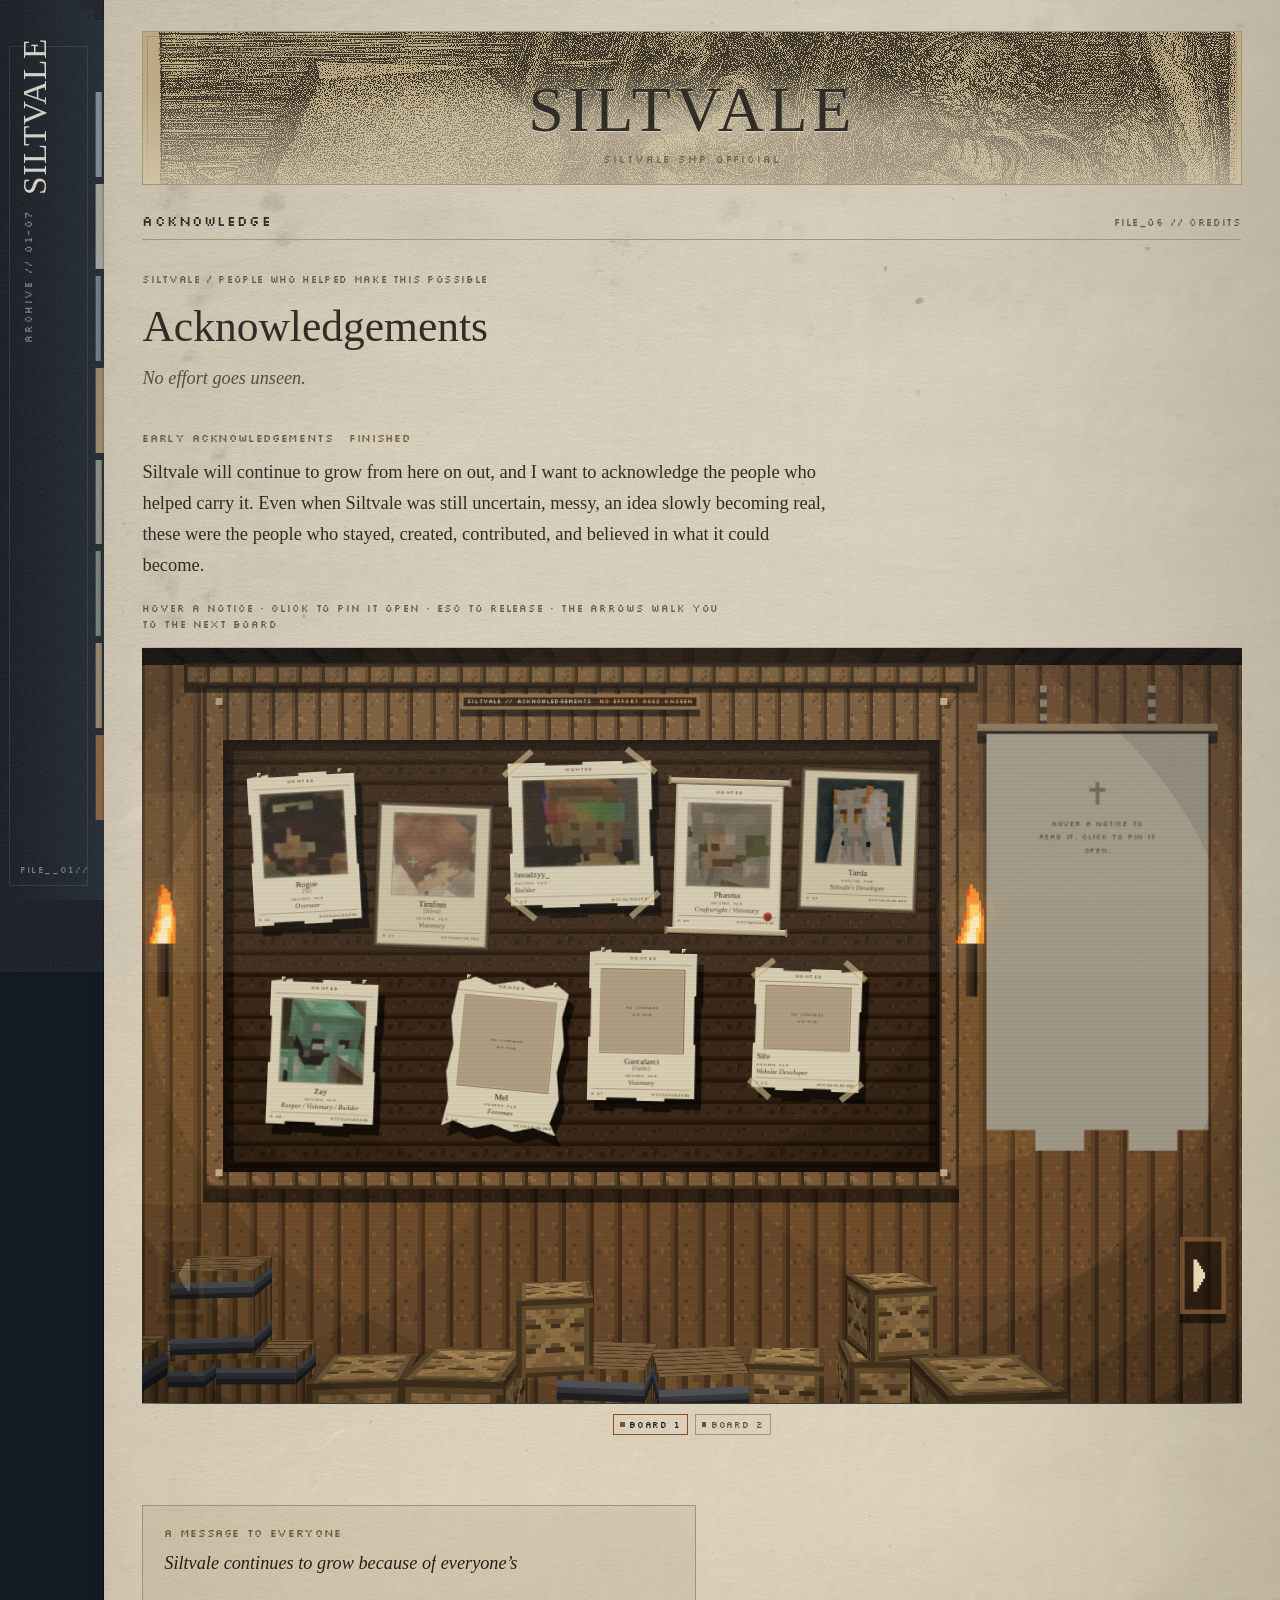
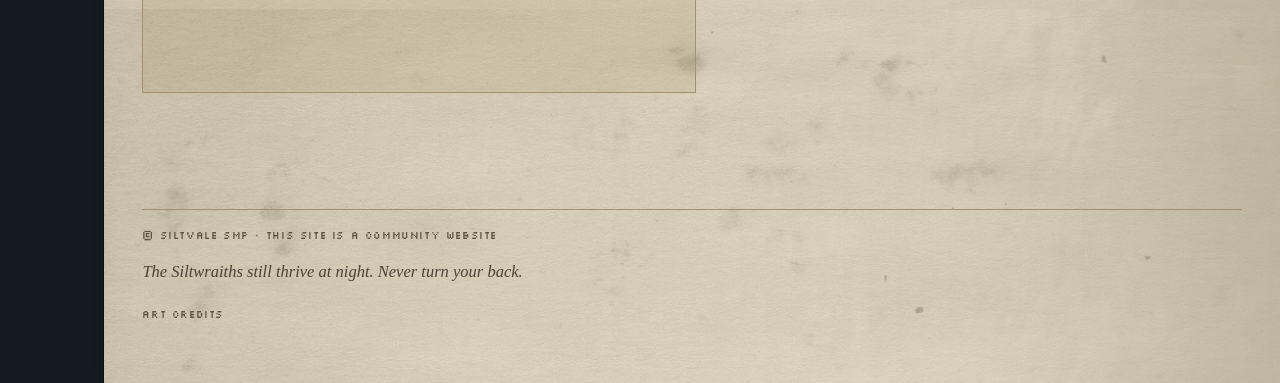
==== acknowledgements/index.html @ 301998cf "Site update 2026-10-03 11:28" ====
<!DOCTYPE html>
<html lang="en">
<head>
<meta charset="utf-8">
<meta name="viewport" content="width=device-width, initial-scale=1.0">
<title>Acknowledge | Siltvale SMP</title>
<meta name="description" content="No effort goes unseen. Siltvale will continue to grow from here on out, and I want to acknowledge the people who helped carry it. Even when Siltvale was…">
<meta name="theme-color" content="#141a21">
<link rel="canonical" href="https://siltvale.github.io/acknowledgements/">
<link rel="icon" href="../assets/icon.svg" type="image/svg+xml">
<link rel="alternate icon" href="../favicon.ico" sizes="32x32">
<link rel="apple-touch-icon" href="../assets/icon-180.png">
<meta property="og:site_name" content="Siltvale SMP">
<meta property="og:type" content="website">
<meta property="og:title" content="Acknowledge | Siltvale SMP">
<meta property="og:description" content="No effort goes unseen. Siltvale will continue to grow from here on out, and I want to acknowledge the people who helped carry it. Even when Siltvale was…">
<meta property="og:url" content="https://siltvale.github.io/acknowledgements/">
<meta property="og:image" content="https://siltvale.github.io/assets/dither/vale-05.png">
<meta property="og:image:alt" content="Siltvale SMP">
<meta name="twitter:card" content="summary_large_image">
<meta name="twitter:title" content="Acknowledge | Siltvale SMP">
<meta name="twitter:description" content="No effort goes unseen. Siltvale will continue to grow from here on out, and I want to acknowledge the people who helped carry it. Even when Siltvale was…">
<meta name="twitter:image" content="https://siltvale.github.io/assets/dither/vale-05.png">
<link rel="preconnect" href="https://fonts.googleapis.com">
<link rel="preconnect" href="https://fonts.gstatic.com" crossorigin>
<link href="https://fonts.googleapis.com/css2?family=IM+Fell+English:ital@0;1&family=IM+Fell+English+SC&family=Silkscreen:wght@400;700&display=swap" rel="stylesheet">
<link rel="stylesheet" href="../assets/site.css?v=86c1cba6">
</head>
<body>

<nav class="cabinet" aria-label="Files">
  <div class="masthead">
    <span class="peek" aria-hidden="true">
      <i style="--c:#a9b0b5"></i>
      <i style="--c:#d9d3c6"></i>
      <i style="--c:#8e9aa4"></i>
      <i style="--c:#c9ad84"></i>
      <i style="--c:#b8b0a1"></i>
      <i style="--c:#9aa38f"></i>
      <i style="--c:#c7a986"></i>
      <i style="--c:#b0733f"></i>
    </span>
    <div>
      <div class="big">SILTVALE</div>
      <div class="sub">Archive // 01-07</div>
    </div>
    <div class="foot">FILE__01//</div>
  </div>
  <div class="stack">
      <span class="slot" style="--i:0">
        <a class="file" href="../" data-view="home" style="--stock:#a9b0b5">
        <span class="rule"></span>
        <span class="lbl"><span class="c">FILE_01 //</span> Home</span>
        <span class="body">
          <span class="bars"></span>
          <span class="shot"><img src="../assets/dither/prev-home.png" alt="" loading="lazy"></span>
          <span class="cap">Main index</span>
          <span class="nm">Home</span>
        </span>
      </a>
      </span>
      <span class="slot" style="--i:1">
        <a class="file" href="../smp-info/" data-view="smp-info" style="--stock:#d9d3c6">
        <span class="rule"></span>
        <span class="lbl"><span class="c">FILE_02 //</span> SMP Info</span>
        <span class="body">
          <span class="bars"></span>
          <span class="shot"><img src="../assets/dither/prev-info.png" alt="" loading="lazy"></span>
          <span class="cap">Information</span>
          <span class="nm">SMP Info</span>
        </span>
      </a>
      </span>
      <span class="slot" style="--i:2">
        <a class="file" href="../history/" data-view="history" style="--stock:#8e9aa4">
        <span class="rule"></span>
        <span class="lbl"><span class="c">FILE_03 //</span> History</span>
        <span class="body">
          <span class="bars"></span>
          <span class="shot"><img src="../assets/dither/prev-history.png" alt="" loading="lazy"></span>
          <span class="cap">Archive</span>
          <span class="nm">History</span>
        </span>
      </a>
      </span>
      <span class="slot" style="--i:3">
        <a class="file" href="../apply/" data-view="applications" style="--stock:#c9ad84">
        <span class="rule"></span>
        <span class="lbl"><span class="c">FILE_04 //</span> Apply</span>
        <span class="body">
          <span class="bars"></span>
          <span class="shot"><img src="../assets/dither/prev-apply.png" alt="" loading="lazy"></span>
          <span class="cap">Applications</span>
          <span class="nm">Apply</span>
        </span>
      </a>
      </span>
      <span class="slot" style="--i:4">
        <a class="file" href="../faq/" data-view="faq" style="--stock:#b8b0a1">
        <span class="rule"></span>
        <span class="lbl"><span class="c">FILE_05 //</span> FAQ</span>
        <span class="body">
          <span class="bars"></span>
          <span class="shot"><img src="../assets/dither/prev-faq.png" alt="" loading="lazy"></span>
          <span class="cap">Questions</span>
          <span class="nm">FAQ</span>
        </span>
      </a>
      </span>
      <span class="slot" style="--i:5">
        <a class="file" href="../acknowledgements/" data-view="acknowledgements" style="--stock:#9aa38f">
        <span class="rule"></span>
        <span class="lbl"><span class="c">FILE_06 //</span> Acknowledge</span>
        <span class="body">
          <span class="bars"></span>
          <span class="shot"><img src="../assets/dither/prev-credits.png" alt="" loading="lazy"></span>
          <span class="cap">Credits</span>
          <span class="nm">Acknowledge</span>
        </span>
      </a>
      </span>
      <span class="slot" style="--i:6">
        <a class="file" href="../reviews/" data-view="reviews" style="--stock:#c7a986">
        <span class="rule"></span>
        <span class="lbl"><span class="c">FILE_07 //</span> Reviews</span>
        <span class="body">
          <span class="bars"></span>
          <span class="shot"><img src="../assets/dither/prev-reviews.png" alt="" loading="lazy"></span>
          <span class="cap">Community</span>
          <span class="nm">Reviews</span>
        </span>
      </a>
      </span>
      <span class="slot" style="--i:7">
        <a class="file" href="https://discord.gg/MQCfkwVxP5" target="_blank" rel="noopener" style="--stock:#b0733f;color:#f4ece0">
        <span class="rule"></span>
        <span class="lbl"><span class="c">LINK_OUT //</span> Discord</span>
        <span class="body">
          <span class="bars"></span>
          <span class="shot"><img src="../assets/dither/prev-discord.png" alt="" loading="lazy"></span>
          <span class="cap">Join Discord</span>
          <span class="nm">Discord</span>
        </span>
      </a>
      </span>
  </div>
</nav>

<div class="film" aria-hidden="true"></div>

<div class="sheet">

  <div class="banner" aria-label="SILTVALE">
    <div class="plates" aria-hidden="true">
      <img src="../assets/dither/carta-marina-banner-p.png" alt="">
      <img src="../assets/dither/codex-banner-p.png" alt="">
      <img src="../assets/dither/trumpeters-banner-p.png" alt="">
      <img src="../assets/dither/lichenes-banner-p.png" alt="">
      <img src="../assets/dither/ship-banner-p.png" alt="">
      <img src="../assets/dither/four-horsemen-banner-p.png" alt="">
      <img src="../assets/dither/plague-doctor-banner-p.png" alt="">
      <img src="../assets/dither/melencolia-banner-p.png" alt="">
    </div>
    <div class="stamp">Siltvale SMP // Official</div>
    <div class="title">
      <h1>SILTVALE</h1>
      <small>Siltvale SMP Official</small>
    </div>
  </div>

  <div class="view" id="v-home">
    <div class="head"><h2>Home</h2><span>File_01 // Main index</span></div>
  <div class="wrap home">
    <div class="desk">

      <aside class="col-l">
        <div class="pan">
          <h4><b><span id="cal-title">Month</span></b>
            <span class="nav"><button type="button" id="cal-prev" aria-label="Previous month">&#8592;</button><button type="button" id="cal-next" aria-label="Next month">&#8594;</button></span>
          </h4>
          <div class="in cal">
            <table id="cal" aria-label="Calendar"><thead><tr><th>S</th><th>M</th><th>T</th><th>W</th><th>T</th><th>F</th><th>S</th></tr></thead><tbody></tbody></table>
            <p class="cal-key"><b></b> OOC Events &middot; Sundays<br><b class="b2"></b> Lore Channel Update &middot; Wednesdays</p>
            <ul class="events" id="cal-events"></ul>
          </div>
        </div>

        <div class="pan">
          <h4><b>Link us</b></h4>
          <div class="in linkus">
            <a class="badge88" href="../"><span>SILTVALE</span><small>archive</small></a>
            <p class="snip">&lt;a href=&quot;siltvalesmp.github.io&quot;&gt;</p>
            <p class="tiny">Feel free to hotlink.</p>
          </div>
        </div>

        <div class="pan">
          <h4><b>Founders</b></h4>
          <div class="in nb">
            <span>SUI</span><span>VI</span><span>SILVER</span><span>PHASMA</span><span>BREADZYY</span><span>ZAY</span>
          </div>
        </div>

        <div class="pan">
          <h4><b>Records</b></h4>
          <div class="in tally">
            <span class="counter" id="hits">0000000</span>
            <p class="tiny">files recovered</p>
          </div>
        </div>
      </aside>

      <div class="col-m">
        <section>
          <p class="record">Welcome to the official website</p>
          <h1 class="page-title">Silt<i>vale</i></h1>
          <p class="lede">A Minecraft SMP built around its community, its stories, and the strange little world that developed between them.</p>
          <div class="status-strip">
            <span>Status <b>Active</b></span>
            <span>Server <b>Online</b></span>
            <span>Access <b>Community</b></span>
          </div>
        </section>

        <section>
          <p class="record">About Siltvale</p>
          <h2 class="section-title">What is Siltvale?</h2>
          <p>Siltvale is a Minecraft survival multiplayer server built around its players and the world they create together.</p>
<p>This website serves as an archive of the server: its history, community, information, and everything that makes Siltvale what it is.</p>
<p>More information about the SMP will be added here once the official details are available.</p>
          <div class="grid">
            <div class="card"><h3>Community</h3><p>A server is nothing without the people who inhabit it.</p></div>
            <div class="card"><h3>Lore</h3><p>Every world has a history. Siltvale is no different.</p></div>
            <div class="card"><h3>World</h3><p>Explore the world, settlements, builds and stories of Siltvale.</p></div>
            <div class="card"><h3>People</h3><p>Meet the players who make Siltvale what it is.</p></div>
          </div>
        </section>

        <section>
          <p class="record">Explore</p>
          <div class="index">
            <a href="../smp-info/"><span class="no">02</span><span><strong>SMP Info</strong><span>Server information / features / details</span></span></a>
            <a href="../history/"><span class="no">03</span><span><strong>History</strong><span>The history and development of Siltvale</span></span></a>
            <a href="../apply/"><span class="no">04</span><span><strong>Apply</strong><span>Find out how to become part of the community</span></span></a>
          </div>
        </section>
      </div>

      <aside class="col-r">
        <div class="pan">
          <h4><b>Art from the vale</b>
            <span class="nav"><button type="button" id="art-prev" aria-label="Previous">&#8592;</button><button type="button" id="art-next" aria-label="Next">&#8594;</button></span>
          </h4>
          <div class="in art">
            <div class="art-frame"><img id="art-img" src="../assets/dither/carta-marina-p.png" alt="Artwork from the Siltvale community"></div>
            <p class="art-cap" id="art-cap">Untitled</p>
            <p class="tiny" id="art-by">unattributed</p>
          </div>
        </div>

        <div class="pan">
          <h4><b>Overheard</b></h4>
          <div class="in quote"><p id="quote">&nbsp;</p></div>
        </div>

        <div class="pan">
          <h4><b>Wax cylinder</b></h4>
          <div class="in player">
            <div class="pl-row">
              <button type="button" id="pl-btn" aria-label="Play">&#9654;</button>
              <span class="pl-track" id="pl-track">Siltvale theme</span>
            </div>
            <div class="pl-bar"><i id="pl-fill"></i></div>
            <div class="pl-row tiny"><span id="pl-time">0:00</span><span id="pl-next" class="pl-skip" role="button" tabindex="0">next &#8594;</span></div>
          </div>
        </div>

        <div class="pan">
          <h4><b>Sneak peek</b></h4>
          <div class="in peekbox" style="padding:0">
            <div class="scope" data-scope="peek" data-zoom="2.2">
              <img src="../assets/dither/vale-01.png" alt="A view of the Siltvale server">
              <span class="hud tl"><span class="rec">&#9679;</span> REC</span>
              <span class="grab-hint">drag to look</span>
            </div>
            <div class="scope-nav">
              <button type="button" data-step="-1" aria-label="Previous view">&#8592;</button>
              <span data-cap>The machine hall</span>
              <button type="button" data-step="1" aria-label="Next view">&#8594;</button>
            </div>
          </div>
        </div>

        <div class="pan">
          <h4><b>In the vale</b></h4>
          <div class="in doing holds">
            <ul>
              <li>
                <button type="button" class="hold">
                  <span class="hold-top"><b>Wastestead (Season 1)</b><i aria-hidden="true">&#9656;</i></span>
                  <span class="hold-theme"><span>Desperate attempt of survival</span></span>
                </button>
              </li>
              <li>
                <button type="button" class="hold">
                  <span class="hold-top"><b>Driftmoor (Season 2)</b><i aria-hidden="true">&#9656;</i></span>
                  <span class="hold-theme"><span>Failed attempt of preservation</span></span>
                </button>
              </li>
              <li>
                <button type="button" class="hold">
                  <span class="hold-top"><b>Orswyn (Season 3)</b><i aria-hidden="true">&#9656;</i></span>
                  <span class="hold-theme"><span>Rituals and psychological warfare</span></span>
                </button>
              </li>
            </ul>
          </div>
        </div>

        <div class="pan">
          <h4><b>Join</b></h4>
          <div class="in">
            <p class="tiny">Applications and the server IP go through the Discord.</p>
            <a class="pan-btn" href="https://discord.gg/MQCfkwVxP5" target="_blank" rel="noopener">Join the Discord</a>
          </div>
        </div>
      </aside>

    </div>
  </div>

  </div>
  <div class="view" id="v-smp-info">
    <div class="head"><h2>SMP Info</h2><span>File_02 // Information</span></div>
  <div class="wrap">
    <section>
      <p class="record">Siltvale SMP / Document 02 / File 02 / 07</p>
      <h1 class="page-title">Survive <i>the Silt.</i></h1>
      <p class="lede">Siltvale is a lore-focused, ARG-inspired Minecraft server built around environmental storytelling, mystery, and immersive roleplay.</p>

      <figure class="plate side">
        <img src="../assets/dither/ramelli-p.png" alt="Dithered title page of a 16th-century book of machines" loading="lazy">
        <figcaption>Diverse and artificial machines, a book passed down between generations</figcaption>
      </figure>

      <p>The world is filled with forgotten settlements, abandoned places, hidden records, and clues left behind by those who came before. Rather than simply telling its story, Siltvale allows players to discover it for themselves.</p>
<p>Explore the world, uncover strange records, solve puzzles and ciphers, and slowly piece together the history of a world that has been lost to time.</p>
<p>Every ruin, journal, and landmark may hold a piece of something larger.</p>
      <div class="clear"></div>

      <div class="grid">
        <div class="card">
          <h3>Server type</h3>
          <ul><li>Lore-focused</li><li>ARG-inspired</li><li>Survival</li></ul>
        </div>
        <div class="card">
          <h3>Core themes</h3>
          <ul><li>Environmental storytelling</li><li>Mystery</li><li>Exploration</li><li>Roleplay</li><li>Community</li></ul>
        </div>
      </div>
    </section>

    <section>
      <p class="record">What we offer</p>
      <div class="offer">
        <div><div><h3>Immersive Roleplay</h3><p>Take part in collaborative storytelling where players help shape the world and its unfolding narrative.</p></div></div>
        <div><div><h3>Environmental Lore</h3><p>Discover stories hidden within the environment, from forgotten settlements and landmarks to records left behind by earlier inhabitants.</p></div></div>
        <div><div><h3>Puzzles &amp; Ciphers</h3><p>Follow clues, decipher strange messages, and solve ARG-inspired puzzles scattered throughout the world.</p></div></div>
        <div><div><h3>A World to Explore</h3><p>Explore a post-apocalyptic world shaped by discovery, player exploration, and the traces of a civilization that came before.</p></div></div>
        <div><div><h3>A Welcoming Community</h3><p>Siltvale is built around its players, creating a community-driven experience where people can explore, create, and tell stories together.</p></div></div>
      </div>

      <div class="goal">
        <p class="record">The goal of Siltvale</p>
        <h3>To create a world players will remember, and a place they'll always want to return to.</h3>
      </div>
    </section>
  </div>

  </div>
  <div class="view" id="v-history">
    <div class="head"><h2>History</h2><span>File_03 // Archive</span></div>
  <div class="wrap">
    <section>
      <p class="record">Siltvale archive / Record 003</p>
      <h1 class="page-title">The History <i>of Siltvale.</i></h1>
      <p class="lede">A record of the world before the Plague, the fall of Siltvale, and the generations that eventually returned to reclaim it.</p>

      <div class="frame">
        <div class="scope" data-scope="record" data-zoom="1.9">
          <img src="../assets/dither/vale-05.png" alt="Recovered footage of the vale: an overgrown structure beneath a great tree, fog across the ground">
          <span class="pillar l" aria-hidden="true"></span>
          <span class="pillar r" aria-hidden="true"></span>
          <span class="hud tl"><span class="rec">&#9679;</span> REC <span id="tc">00:00:00</span></span>
          <span class="hud br" data-cap>Siltvale, mainland</span>
          <span class="grab-hint">drag to look around</span>
        </div>
        <div class="scope-nav">
          <button type="button" data-step="-1" aria-label="Previous view">&#8592; prev</button>
          <span>Recovered footage, the vale as the returning parties found it</span>
          <button type="button" data-step="1" aria-label="Next view">next &#8594;</button>
        </div>
      </div>

      <div class="legend">
        <a href="../history/#age-2"><small>01 / Legend</small><strong>The Silt Plague</strong><span>The disaster that consumed the old world.</span></a>
        <a href="../history/#age-3"><small>02 / Residue</small><strong>The Siltwraiths</strong><span>The dead, changed into something beyond death.</span></a>
        <a href="../history/#age-5"><small>03 / Return</small><strong>The Reclaiming</strong><span>Descendants return to the homeland generations later.</span></a>
      </div>

      <p class="record">Historical record</p>
      <div class="ages">

        <div class="age" id="age-1">
          <div class="num">Age I <b>Before the Silt</b></div>
          <h3>The Age of Discovery</h3>
          <p>Eons ago, during what descendants would eventually call the Renaissance period, the world stood on the brink of an age defined by knowledge and machinery.</p>
          <p>The enlightenment shaped the lives of countless peoples. New discoveries were being made, and technology was beginning to move the world toward a future built upon machinery.</p>
          <p>That momentum would never reach its conclusion.</p>
        </div>

        <div class="age" id="age-2">
          <div class="num">Age II <b>The Plague</b></div>
          <h3>The Silt</h3>
          <figure class="plate side">
            <img src="../assets/dither/lichenes-p.png" alt="Dithered plate of pale lichens and mosses" loading="lazy">
            <figcaption>Natural record / Silt / pale moss</figcaption>
          </figure>
          <p>The Silt Plague spread across the world. Gray and faintly fine beneath the sun, the Silt moved across continents and swallowed the homes of different races.</p>
          <p>It brought tides of disease with it. Biomes withered, settlements disappeared, and the vibrance of the world slowly faded beneath the spreading Silt.</p>
          <div class="aside">
            <small>Natural record / Silt</small>
            <strong>Pale Moss</strong>
            <p>Pale moss became one of the remnants associated with the Silt. Life continued to grow within the ruins of the old world, intertwining with abandoned structures and forgotten machinery.</p>
          </div>
          <div class="clear"></div>
        </div>

        <div class="age wraith" id="age-3">
          <div class="num">Age III <b>The Creaking</b></div>
          <h3>The Siltwraiths</h3>
          <figure class="plate side">
            <img src="../assets/dither/trumpeters-p.png" alt="Dithered woodcut of skeletons sounding trumpets" loading="lazy">
            <figcaption>Entity record, the Creaking</figcaption>
          </figure>
          <p>The Silt did not merely consume lives. Over decades, it acquired enough consciousness, enough residue from those it had claimed, to become something new.</p>
          <p>From the drifting haze emerged creatures unlike anything the world had previously known.</p>
          <blockquote>Never turn your back.<cite>An old warning passed between survivors</cite></blockquote>
          <blockquote>Don't look away.<cite>The Creaking</cite></blockquote>
          <div class="aside wraith">
            <small>Entity record</small>
            <strong>The Creaking</strong>
            <p>Siltwraiths became the beginning of the apocalypse. They emerged from the haze as the world was already being consumed, turning the remains of the dead against the living.</p>
          </div>
          <div class="clear"></div>
        </div>

        <div class="age" id="age-4">
          <div class="num">Age IV <b>The Fall</b></div>
          <h3>The End of Siltvale</h3>
          <p>The Silt Plague and the apocalypse of the Siltwraiths eventually consumed Siltvale.</p>
          <p>The survivors had little choice. They fled the choking Silt and scattered across distant islands.</p>
          <p>Those scattered populations began forging a thalassocracy, bound together by the ocean and by a shared history that could not be forgotten.</p>
          <blockquote>The homeland was lost, but its history travelled with those who survived.</blockquote>
        </div>

        <div class="age" id="age-5">
          <div class="num">Age V <b>Generations later</b></div>
          <h3>The Reclaiming</h3>
          <figure class="plate side">
            <img src="../assets/dither/ship-p.png" alt="Dithered wash drawing of a ship caught among ice" loading="lazy">
            <figcaption>The crossing, a vessel of the scattering</figcaption>
          </figure>
          <p>Generations passed. The descendants of those populations who survived eventually turned their attention back toward the mainland.</p>
          <blockquote>The Plague has ended and the Siltwraiths have become nocturnal. The mainland, our homeland, is to be reclaimed.</blockquote>
          <p>Word spread across the islands. The homeland that had been abandoned was no longer unreachable.</p>
          <p>The descendants would return to Siltvale and attempt to reclaim what had been lost.</p>
          <div class="clear"></div>
        </div>

        <div class="age wraith" id="age-6">
          <div class="num">Age VI <b>The Return</b></div>
          <h3>What Remains</h3>
          <p>The Siltwraiths still thrive at night. Their existence raises questions that remain unanswered.</p>
          <div class="questions">
            <div><small class="qn">Question / 001</small><strong>Residue</strong><p>Are the Siltwraiths simply residue left behind by death, or is there something more within them?</p></div>
            <div><small class="qn">Question / 002</small><strong>Behavior</strong><p>Do they possess patterns, behaviors, communication, or even emotions?</p></div>
          </div>
          <p style="margin-top:1.2rem">Whatever the answer may be, the Siltwraiths remain a reminder of the lives lost during the Plague.</p>
        </div>

        <div class="age" id="age-7">
          <div class="num">Age VII <b>The New World</b></div>
          <h3>A Shattered World</h3>
          <figure class="plate side">
            <img src="../assets/dither/codex-p.png" alt="Dithered page of machine studies" loading="lazy">
            <figcaption>Machine studies, knowledge from before the Plague</figcaption>
          </figure>
          <p>The reclaiming of Siltvale is not simply a battle against monsters. It is a struggle to survive within a world that no longer resembles the one remembered by history.</p>
          <p>Machinery lies abandoned and overgrown, remnants of knowledge from an age that existed before the Plague.</p>
          <p>Descendants rediscover these machines and technologies through knowledge passed down between generations.</p>
          <p>Nature has grown over the remains of civilization. Ruins, machinery, moss, and forgotten technology now exist together.</p>
          <div class="clear"></div>
        </div>

      </div>

      <div class="fate">
        <div class="glyph">&#8761; &#8330; &#10030; . &#8761; &#8330; &#729; &#8901;&#729; &#8761; &#2410; &#734;</div>
        <h3>What awaits your fate?</h3>
        <p>Islands foreign to one another, yet bound by the same history, set sail toward the land they once all called home.</p>
        <p class="q">Will you trust another foreign soul?</p>
        <p class="q">Will you meet a friend?</p>
        <p class="q">Or an enemy?</p>
      </div>
    </section>
  </div>

  </div>
  <div class="view" id="v-applications">
    <div class="head"><h2>Apply</h2><span>File_04 // Applications</span></div>
  <div class="wrap">
    <section>
      <p class="record">Siltvale archive / Record 004</p>
      <h1 class="page-title">Applications.</h1>
      <p class="lede">Help build the world of Siltvale and become part of the community behind it.</p>

      <p class="record" style="margin-top:2rem">We're looking for</p>
      <div class="roles">
        <div class="role">
          <div class="eye" aria-hidden="true">&#x13099;</div>
          <p class="rnum">01 / Builder</p>
          <h3>Builders</h3>
          <p>Tell stories through architecture, atmosphere, and detail.</p>
          <a href="https://discord.gg/MQCfkwVxP5" target="_blank" rel="noopener">Apply on Discord</a>
        </div>
        <div class="role">
          <div class="eye" aria-hidden="true">&#x13099;</div>
          <p class="rnum">02 / Visionary</p>
          <h3>Visionaries</h3>
          <p>Help write lore, mysteries, puzzles, ciphers, and environmental storytelling.</p>
          <a href="https://discord.gg/MQCfkwVxP5" target="_blank" rel="noopener">Apply on Discord</a>
        </div>
        <div class="role">
          <div class="eye" aria-hidden="true">&#x13099;</div>
          <p class="rnum">03 / Moderator</p>
          <h3>Moderators</h3>
          <p>Help keep the community engaged and structured for everyone.</p>
          <a href="https://discord.gg/MQCfkwVxP5" target="_blank" rel="noopener">Apply on Discord</a>
        </div>
      </div>

      <div class="note">
        <h4>Please note</h4>
        <p>All staff positions are voluntary and unpaid. We're looking for people who genuinely enjoy collaborating and creating something special together.</p>
      </div>

      <div class="goal">
        <div class="glyph">&#8761; &#8330; &#10030; . &#8761; &#8330; &#729; &#8901;&#729;</div>
        <h3>Build something worth remembering.</h3>
        <p style="margin:1rem auto 0;max-width:46ch;color:var(--bone-dim)">If you want to help build a world people will remember and a community they'll want to come back to, we'd love to have you.</p>
      </div>
    </section>
  </div>

  </div>
  <div class="view" id="v-faq">
    <div class="head"><h2>FAQ</h2><span>File_05 // Questions</span></div>
  <div class="wrap">
    <section>
      <p class="record">Frequently asked questions / Siltvale community archive</p>
      <h1 class="page-title">FAQ</h1>

      <div class="reader">
        <div class="panel">
          <h4>Reader's note</h4>
          <p>If you're new to Siltvale, this record should answer most of the questions you might have.</p>
        </div>
        <div class="panel">
          <h4>Before you enter</h4>
          <p>Siltvale is a community-driven world. There isn't one story waiting for you to follow. You help create it.</p>
        </div>
      </div>

      <div class="faq-group">
        <h3>General questions</h3>
        <details><summary>When will Siltvale launch?</summary><div class="a"><p>Siltvale is currently in development. An official launch date will be announced once we're confident everything is ready.</p>
<p>Accepted players will receive the server IP before launch.</p></div></details>
        <details><summary>Are there main characters or antagonists?</summary><div class="a"><p>No. Siltvale is a community-driven Minecraft server where players contribute to an evolving world through their characters, stories, and interactions.</p>
<p>It's up to you how you make your story matter.</p></div></details>
        <details><summary>Can I stream or make videos?</summary><div class="a"><p>Yes! Content creation is encouraged. We love seeing players create videos, streams, screenshots, artwork, and other content inspired by Siltvale.</p></div></details>
        <details><summary>Do I need roleplay experience?</summary><div class="a"><p>Not at all! Previous roleplay experience is helpful but not required.</p>
<p>We welcome both experienced and new roleplayers.</p></div></details>
        <details><summary>How will we communicate while roleplaying?</summary><div class="a"><p>We use both VC and Minecraft chats depending on preference and availability.</p></div></details>
      </div>

      <div class="faq-group">
        <h3>The world</h3>
        <details><summary>What's the biome of Siltvale's setting? Is it fully dead?</summary><div class="a"><p>Siltvale's settlements have the following biomes: Pale Biome, Dark Forest, Birch Forest, Old Growth Spruce Taiga, and a snowy mountain.</p>
<p>Therefore, Siltvale is not fully dead, considering it's been eons since the Plague and Apocalypse.</p>
<p>"We will start where most descendants first arrived at Siltvale."</p></div></details>
        <details><summary>Are races fully cosmetic?</summary><div class="a"><p>There are exceptions, as long as the race is not used to make the OC overpowered or turn them into a "chosen one" type of character.</p></div></details>
        <details><summary>Where will the first RP session begin?</summary><div class="a"><p>We will start where most descendants first arrived at Siltvale.</p></div></details>
      </div>

      <div class="faq-group">
        <h3>Groups &amp; civilizations</h3>
        <details><summary>Can players create their own groups?</summary><div class="a"><p>For groups, what actually matters is the lore and background.</p>
<p>It depends on the situation. For example, a group could have originally disbanded and your OC decides to recruit people to make it active again.</p>
<p>Or it could simply be a group your OC decides to establish from scratch.</p>
<p>Naturally, a recruitment post can then be made for it.</p></div></details>
        <details><summary>Will there be player-made civilizations and factions?</summary><div class="a"><p>Since the theme is reclamation, the settlements where players can reside are already made.</p>
<p>Players can add their own builds there. Groups can also create their own bases.</p></div></details>
        <details><summary>How do the settlement roles work?</summary><div class="a"><p>Settlements already exist as part of Siltvale's reclaimation theme.</p>
<p>Roles such as Settler, Drifter, Pathfinder and others help define how characters interact with the world.</p></div></details>
      </div>

      <div class="faq-group">
        <h3>Roleplay</h3>
        <details><summary>How does roleplay actually work? Is it instant?</summary><div class="a"><p>As long as you're around people, yes. However, it's completely okay to be idle if you're by yourself.</p>
<p>Roleplay naturally happens around the people and situations you're interacting with.</p></div></details>
        <details><summary>Can I play multiple roles?</summary><div class="a"><p>Yes! You can apply for multiple roles, such as lore writer, builder, moderator, and player at the same time.</p>
<p>We encourage it as long as you're up for the additional responsibility.</p></div></details>
        <details><summary>Will players be able to trade?</summary><div class="a"><p>Yes. What players trade for is their choice.</p>
<p>For example, you could trade one item for another player's item that you need.</p></div></details>
      </div>

      <div class="faq-group">
        <h3>Need more help?</h3>
        <details><summary>Who do I contact if I have questions?</summary><div class="a"><p>Feel free to open a <a href="https://discord.gg/MQCfkwVxP5" target="_blank" rel="noopener">Ticket</a> or contact a member of the <a href="https://discord.gg/MQCfkwVxP5" target="_blank" rel="noopener">staff team</a>.</p></div></details>
      </div>

      <div class="goal">
        <h3>Still have a question?</h3>
        <p style="margin:1rem auto 0;max-width:48ch;color:var(--bone-dim)">Siltvale is still being built. Some answers will change as the world, community, and story continue to develop. If something isn't covered here, ask the community.</p>
      </div>
    </section>
  </div>

  </div>
  <div class="view" id="v-acknowledgements">
    <div class="head"><h2>Acknowledge</h2><span>File_06 // Credits</span></div>
  <div class="wrap">
    <section>
      <p class="record">Siltvale / People who helped make this possible</p>
      <h1 class="page-title">Acknowledgements</h1>
      <p class="lede">No effort goes unseen.</p>

      <div class="ack-status">Early Acknowledgements <b>Finished</b></div>
      <p>Siltvale will continue to grow from here on out, and I want to acknowledge the people who helped carry it. Even when Siltvale was still uncertain, messy, an idea slowly becoming real, these were the people who stayed, created, contributed, and believed in what it could become.</p>

      <p class="room-note"><span class="d-hover">Hover a notice &middot; click to pin it open &middot; Esc to release</span><span class="d-tap">Tap a notice to read it &middot; tap again to release</span> &middot; the arrows walk you to the next board</p>

      <div class="no-write">
      <div class="room dr many" id="notice-room" style="--pan:0">
        <div class="room3d">
          <div class="wall ceil"><span class="spill"></span><span class="sh"></span></div>
          <div class="wall left"><span class="spill"></span><span class="sh"></span></div>
          <div class="wall right"><span class="spill"></span><span class="sh"></span></div>
          <div class="wall floor"><span class="spill"></span><span class="sh"></span></div>
          <div class="wall back">
            <span class="sh"></span>
            <div class="bays">
          <div class="bay on" style="--i:0" data-bay="0">
            <span class="spill"></span>

            <div class="rboard">
              <span class="beam"></span>
              <span class="nail a"></span><span class="nail b"></span><span class="nail c"></span><span class="nail d"></span>
              <div class="rplate">Siltvale // Acknowledgements <b>No effort goes unseen</b></div>
              <div class="rface">
            <article class="wp-item" style="--l:4%;--t:4.5%;--w:15%">
              <button type="button" class="wp p-tall has-face" aria-pressed="false" data-no="01" data-role="Overseer"
                      style="--rot:-3.2deg">
                <span class="tack l"></span><span class="tack r"></span>
                <span class="paper">
                  <span class="ptop">Wanted</span>
                  <span class="face" style="background-image:url('../assets/bounties/vi.png');background-position:50% 42%"><span class="noface">No likeness<br>on file</span></span>
                  <span class="pname">Rogue<i>[Vi]</i></span>
                  <span class="prole">Overseer</span>
                  <span class="pfoot"><span>&#8470; 01</span><span>Acknowledged</span></span>
                </span>
              </button>
              <div class="p-ack">
                <p>Thank you for all of your support behind the scenes within Siltvale. “We’re in this together.” That genuinely meant a lot more than I could put into words!</p>
              <p>Thank you for trusting in me and keeping up despite my messy pace, for always understanding, hearing me out, and choosing to stay and listen no matter how complicated things seem. I want you to always remember that I appreciate your hard work and I see your efforts.</p>
              </div>
            </article>
            <article class="wp-item" style="--l:22%;--t:12.5%;--w:15%">
              <button type="button" class="wp p-frame has-face" aria-pressed="false" data-no="02" data-role="Visionary"
                      style="--rot:2.1deg">
                <span class="tack c"></span>
                <span class="paper">
                  <span class="ptop">Wanted</span>
                  <span class="face" style="background-image:url('../assets/bounties/timfinn.png');background-position:50% 52%"><span class="noface">No likeness<br>on file</span></span>
                  <span class="pname">Timfinn<i>[Silver]</i></span>
                  <span class="prole">Visionary</span>
                  <span class="pfoot"><span>&#8470; 02</span><span>Acknowledged</span></span>
                </span>
              </button>
              <div class="p-ack">
                <p>Thank you for being one of the earliest people to help shape the direction and atmosphere of Siltvale. Your ideas, support, and presence during development genuinely mattered more than you probably realize.</p>
              </div>
            </article>
            <article class="wp-item" style="--l:40%;--t:2%;--w:20%">
              <button type="button" class="wp p-map has-face" aria-pressed="false" data-no="03" data-role="Builder"
                      style="--rot:-1.4deg">
                <span class="tape l"></span><span class="tape r"></span><span class="tape bl"></span><span class="tape br"></span>
                <span class="paper">
                  <span class="ptop">Wanted</span>
                  <span class="face" style="background-image:url('../assets/bounties/breadzyy.png');background-position:50% 52%"><span class="noface">No likeness<br>on file</span></span>
                  <span class="pname">breadzyy_</span>
                  <span class="prole">Builder</span>
                  <span class="pfoot"><span>&#8470; 03</span><span>Acknowledged</span></span>
                </span>
              </button>
              <div class="p-ack">
                <p>Thank you for constantly showing up and bringing life into Siltvale through your assistance and builds. The abandoned factory, sewer entrance, and the atmosphere you helped create became part of what makes the world feel real.</p>
              </div>
            </article>
            <article class="wp-item" style="--l:63%;--t:6.5%;--w:15%">
              <button type="button" class="wp p-scroll has-face" aria-pressed="false" data-no="04" data-role="Craftwright / Visionary"
                      style="--rot:1.6deg">
                <span class="roll t"></span><span class="roll b"></span>
                <span class="paper">
                  <span class="ptop">Wanted</span>
                  <span class="face" style="background-image:url('../assets/bounties/phasma.png');background-position:44% 48%"><span class="noface">No likeness<br>on file</span></span><span class="seal"></span>
                  <span class="pname">Phasma</span>
                  <span class="prole">Craftwright / Visionary</span>
                  <span class="pfoot"><span>&#8470; 04</span><span>Acknowledged</span></span>
                </span>
              </button>
              <div class="p-ack">
                <p>Thank you for contributing not only through builds, but also through the ideas you brought into the world. Your contributions helped expand Siltvale beyond just structures and into something with depth and story.</p>
              <p>Thank you for pouring your passion in creating into Siltvale! I’m so proud of everything you’ve built. I genuinely appreciate you taking initiatives and contributing so much help!</p>
              </div>
            </article>
            <article class="wp-item" style="--l:6.5%;--t:52.5%;--w:15%">
              <button type="button" class="wp p-tall has-face" aria-pressed="false" data-no="05" data-role="Keeper / Visionary / Builder"
                      style="--rot:2.4deg">
                <span class="tack l"></span><span class="tack r"></span>
                <span class="paper">
                  <span class="ptop">Wanted</span>
                  <span class="face" style="background-image:url('../assets/bounties/zay.png');background-position:50% 42%"><span class="noface">No likeness<br>on file</span></span>
                  <span class="pname">Zay</span>
                  <span class="prole">Keeper / Visionary / Builder</span>
                  <span class="pfoot"><span>&#8470; 05</span><span>Acknowledged</span></span>
                </span>
              </button>
              <div class="p-ack">
                <p>Thank you for the creativity and energy you brought into Siltvale. You pushed yourself to learn a lot of things you didn’t know and gained a lot of experience. Be proud of your achievements!</p>
              <p>You’ve helped lay the foundation of Siltvale in more ways than you realize.</p>
              </div>
            </article>
            <article class="wp-item" style="--l:31.5%;--t:52.5%;--w:16%">
              <button type="button" class="wp p-torn" aria-pressed="false" data-no="06" data-role="Foreman"
                      style="--rot:5.5deg">
                <span class="tack l"></span><span class="tack r"></span>
                <span class="paper">
                  <span class="ptop">Wanted</span>
                  <span class="face"><span class="noface">No likeness<br>on file</span></span>
                  <span class="pname">Mel</span>
                  <span class="prole">Foreman</span>
                  <span class="pfoot"><span>&#8470; 06</span><span>Acknowledged</span></span>
                </span>
              </button>
              <div class="p-ack">
                <p>Thank you for bringing much more stable and reliable hosting to Siltvale. Your support and work within the server have genuinely made the launch much more possible. You took a huge part in taking actions towards launch, and thank you for teaching me a lot as well!</p>
              </div>
            </article>
            <article class="wp-item" style="--l:51%;--t:45.5%;--w:15%">
              <button type="button" class="wp p-tall" aria-pressed="false" data-no="07" data-role="Visionary"
                      style="--rot:1.2deg">
                <span class="tack l"></span><span class="tack r"></span>
                <span class="paper">
                  <span class="ptop">Wanted</span>
                  <span class="face"><span class="noface">No likeness<br>on file</span></span>
                  <span class="pname">Garcalarci<i>[Garlic]</i></span>
                  <span class="prole">Visionary</span>
                  <span class="pfoot"><span>&#8470; 07</span><span>Acknowledged</span></span>
                </span>
              </button>
              <div class="p-ack">
                <p>Thank you for bringing more life into Siltvale, not just through its lore but especially within the community. Knowing that you chose to take on this role partly because you believed in me, in Siltvale, and in everything I’ve worked for means more than I can put into words.</p>
              <p>I know you’ve given up being “simply a player” to help with something that matters so much to me, and I don’t take that lightly. It means the world to me.</p>
              </div>
            </article>
            <article class="wp-item" style="--l:74%;--t:50%;--w:15%">
              <button type="button" class="wp p-map" aria-pressed="false" data-no="08" data-role="Website Developer"
                      style="--rot:2deg">
                <span class="tape l"></span><span class="tape r"></span><span class="tape bl"></span><span class="tape br"></span>
                <span class="paper">
                  <span class="ptop">Wanted</span>
                  <span class="face"><span class="noface">No likeness<br>on file</span></span>
                  <span class="pname">Silv</span>
                  <span class="prole">Website Developer</span>
                  <span class="pfoot"><span>&#8470; 08</span><span>Acknowledged</span></span>
                </span>
              </button>
              <div class="p-ack">
                <p>Thank you for putting your time and effort into creating the original website and laying the foundation for what it would eventually become.</p>
              </div>
            </article>
            <article class="wp-item" style="--l:81%;--t:4.5%;--w:15.5%">
              <button type="button" class="wp p-frame has-face" aria-pressed="false" data-no="09" data-role="Siltvale's Developer"
                      style="--rot:2deg">
                <span class="tack c"></span>
                <span class="paper">
                  <span class="ptop">Wanted</span>
                  <span class="face" style="background-image:url('../assets/bounties/screenshot-2026-09-18-132949---edited.png');background-position:50% 50%"><span class="noface">No likeness<br>on file</span></span>
                  <span class="pname">Tarda</span>
                  <span class="prole">Siltvale's Developer</span>
                  <span class="pfoot"><span>&#8470; 09</span><span>Acknowledged</span></span>
                </span>
              </button>
              <div class="p-ack">
                <p>Thank you for taking Siltvale and its website further, shaping them as a whole while understanding the vision behind the project. Your work has given life to the core of Siltvale. It means the world.</p>
              </div>
            </article>
              </div>
            </div>

            <aside class="wsheet" aria-hidden="true">
              <span class="chain l"></span><span class="chain r"></span><span class="rod"></span>
              <div class="skin"><div class="rtext"><div class="rempty">
              <div class="mark">&#10013;</div>
              <p><span class="d-hover">Hover a notice to read it. Click to pin it open.</span><span class="d-tap">Tap a notice to read it.</span></p>
            </div></div><span class="shade"></span></div>
            </aside>

            <div class="torch a" style="--x:2.5%;--y:30%"><span class="light"></span><span class="stick"></span><span class="flame"></span></div>
            <div class="torch b" style="--x:75%;--y:30%"><span class="light"></span><span class="stick"></span><span class="flame"></span></div>

            <div class="bx t-barrel" style="--x:2;--y:0;--z:3;--w:9;--h:10;--d:9"><i class="f fr"></i><i class="f lf"></i><i class="f rt"></i><i class="f tp"></i></div>
            <div class="bx t-barrel" style="--x:12;--y:0;--z:2;--w:9;--h:10;--d:9"><i class="f fr"></i><i class="f lf"></i><i class="f rt"></i><i class="f tp"></i></div>
            <div class="bx t-barrel" style="--x:7;--y:10;--z:3;--w:9;--h:10;--d:9;--ry:6deg"><i class="f fr"></i><i class="f lf"></i><i class="f rt"></i><i class="f tp"></i></div>
            <div class="bx t-crate" style="--x:83.5;--y:0;--z:3;--w:10.5;--h:10;--d:10.5"><i class="f fr"></i><i class="f lf"></i><i class="f rt"></i><i class="f tp"></i></div>
            <div class="bx t-crate" style="--x:85;--y:10;--z:3.5;--w:8;--h:8;--d:8;--ry:12deg"><i class="f fr"></i><i class="f lf"></i><i class="f rt"></i><i class="f tp"></i></div>
            <div class="bx t-crate" style="--x:72.5;--y:0;--z:2;--w:9;--h:9;--d:9;--ry:-7deg"><i class="f fr"></i><i class="f lf"></i><i class="f rt"></i><i class="f tp"></i></div>
            <div class="bx t-crate prop-mid" style="--x:25;--y:0;--z:10;--w:10;--h:10;--d:10;--ry:5deg"><i class="f fr"></i><i class="f lf"></i><i class="f rt"></i><i class="f tp"></i></div>
            <div class="bx t-crate prop-mid" style="--x:36;--y:0;--z:12;--w:11;--h:11;--d:11;--ry:-4deg"><i class="f fr"></i><i class="f lf"></i><i class="f rt"></i><i class="f tp"></i></div>
            <div class="bx t-barrel prop-mid" style="--x:52;--y:0;--z:9;--w:9.5;--h:11;--d:9.5;--ry:-6deg"><i class="f fr"></i><i class="f lf"></i><i class="f rt"></i><i class="f tp"></i></div>
            <div class="bx t-barrel prop-mid" style="--x:62;--y:0;--z:11;--w:9.5;--h:11;--d:9.5;--ry:7deg"><i class="f fr"></i><i class="f lf"></i><i class="f rt"></i><i class="f tp"></i></div>
            <div class="bx t-crate prop-mid" style="--x:47;--y:11;--z:12;--w:8;--h:8;--d:8;--ry:9deg"><i class="f fr"></i><i class="f lf"></i><i class="f rt"></i><i class="f tp"></i></div>
            <div class="bx t-barrel" style="--x:-2;--y:0;--z:17;--w:11;--h:14;--d:11"><i class="f fr"></i><i class="f lf"></i><i class="f rt"></i><i class="f tp"></i></div>
            <div class="bx t-crate" style="--x:90;--y:0;--z:18;--w:12;--h:12;--d:12;--ry:6deg"><i class="f fr"></i><i class="f lf"></i><i class="f rt"></i><i class="f tp"></i></div>
          </div>
          <div class="bay" style="--i:1" data-bay="1" aria-hidden="true">
            <span class="spill"></span>

            <div class="rboard">
              <span class="beam"></span>
              <span class="nail a"></span><span class="nail b"></span><span class="nail c"></span><span class="nail d"></span>
              <div class="rplate">Siltvale // Acknowledgements <b>No effort goes unseen</b></div>
              <div class="rface">
            <article class="wp-item" style="--l:29.5%;--t:8.5%;--w:12%">
              <button type="button" class="wp p-note pending" aria-pressed="false" data-no="10" data-role="Visionary"
                      style="--rot:-3.6deg">
                <span class="tack c"></span>
                <span class="paper">
                  <span class="ptop">Wanted</span>
                  <span class="pstamp">Pending</span>
                  <span class="pname">Elly</span>
                  <span class="prole">Visionary</span>
                  <span class="pfoot"><span>&#8470; 10</span><span>Pending</span></span>
                </span>
              </button>
              <div class="p-ack">
                <p>Your acknowledgement is currently being written.</p>
              </div>
            </article>
            <article class="wp-item" style="--l:21%;--t:40%;--w:10%">
              <button type="button" class="wp p-note pending" aria-pressed="false" data-no="11" data-role="Not yet recorded"
                      style="--rot:4.4deg">
                <span class="tack c"></span>
                <span class="paper">
                  <span class="ptop">Wanted</span>
                  <span class="pstamp">Pending</span>
                  <span class="pname">Jade</span>
                  <span class="prole">Not yet recorded</span>
                  <span class="pfoot"><span>&#8470; 11</span><span>Pending</span></span>
                </span>
              </button>
              <div class="p-ack">
                <p>Your acknowledgement is currently being written.</p>
              </div>
            </article>
            <article class="wp-item" style="--l:6.5%;--t:71.5%;--w:12.5%">
              <button type="button" class="wp p-note pending" aria-pressed="false" data-no="12" data-role="Not yet recorded"
                      style="--rot:2.8deg">
                <span class="tack c"></span>
                <span class="paper">
                  <span class="ptop">Wanted</span>
                  <span class="pstamp">Pending</span>
                  <span class="pname">Pickel</span>
                  <span class="prole">Not yet recorded</span>
                  <span class="pfoot"><span>&#8470; 12</span><span>Pending</span></span>
                </span>
              </button>
              <div class="p-ack">
                <p>Your acknowledgement is currently being written.</p>
              </div>
            </article>
            <article class="wp-item" style="--l:43%;--t:32.5%;--w:11.5%">
              <button type="button" class="wp p-note pending" aria-pressed="false" data-no="13" data-role="Not yet recorded"
                      style="--rot:4.6deg">
                <span class="tack c"></span>
                <span class="paper">
                  <span class="ptop">Wanted</span>
                  <span class="pstamp">Pending</span>
                  <span class="pname">Fish</span>
                  <span class="prole">Not yet recorded</span>
                  <span class="pfoot"><span>&#8470; 13</span><span>Pending</span></span>
                </span>
              </button>
              <div class="p-ack">
                <p>Your acknowledgement is currently being written.</p>
              </div>
            </article>
            <article class="wp-item" style="--l:71.5%;--t:36.5%;--w:13%">
              <button type="button" class="wp p-note pending" aria-pressed="false" data-no="14" data-role="Not yet recorded"
                      style="--rot:-3.4deg">
                <span class="tack c"></span>
                <span class="paper">
                  <span class="ptop">Wanted</span>
                  <span class="pstamp">Pending</span>
                  <span class="pname">Flutter</span>
                  <span class="prole">Not yet recorded</span>
                  <span class="pfoot"><span>&#8470; 14</span><span>Pending</span></span>
                </span>
              </button>
              <div class="p-ack">
                <p>Your acknowledgement is currently being written.</p>
              </div>
            </article>
            <article class="wp-item" style="--l:41.5%;--t:65%;--w:10.5%">
              <button type="button" class="wp p-note pending" aria-pressed="false" data-no="15" data-role="Not yet recorded"
                      style="--rot:-4.2deg">
                <span class="tack c"></span>
                <span class="paper">
                  <span class="ptop">Wanted</span>
                  <span class="pstamp">Pending</span>
                  <span class="pname">Jan</span>
                  <span class="prole">Not yet recorded</span>
                  <span class="pfoot"><span>&#8470; 15</span><span>Pending</span></span>
                </span>
              </button>
              <div class="p-ack">
                <p>Your acknowledgement is currently being written.</p>
              </div>
            </article>
            <article class="wp-item" style="--l:71.5%;--t:78%;--w:11%">
              <button type="button" class="wp p-torn pending" aria-pressed="false" data-no="16" data-role="Funder / Visionary"
                      style="--rot:3.2deg">
                <span class="tack l"></span><span class="tack r"></span>
                <span class="paper">
                  <span class="ptop">Wanted</span>
                  <span class="pstamp">Pending</span>
                  <span class="pname">Arden</span>
                  <span class="prole">Funder / Visionary</span>
                  <span class="pfoot"><span>&#8470; 16</span><span>Pending</span></span>
                </span>
              </button>
              <div class="p-ack">
                <p>Your acknowledgement is currently being written.</p>
              </div>
            </article>
              </div>
            </div>

            <aside class="wsheet" aria-hidden="true">
              <span class="chain l"></span><span class="chain r"></span><span class="rod"></span>
              <div class="skin"><div class="rtext"><div class="rempty">
              <div class="mark">&#10013;</div>
              <p><span class="d-hover">Hover a notice to read it. Click to pin it open.</span><span class="d-tap">Tap a notice to read it.</span></p>
            </div></div><span class="shade"></span></div>
            </aside>

            <div class="torch a" style="--x:2.5%;--y:30%"><span class="light"></span><span class="stick"></span><span class="flame"></span></div>
            <div class="torch b" style="--x:75%;--y:30%"><span class="light"></span><span class="stick"></span><span class="flame"></span></div>

            <div class="bx t-barrel" style="--x:5;--y:0;--z:4;--w:9.4;--h:9.7;--d:8.9;--ry:3.6deg"><i class="f fr"></i><i class="f lf"></i><i class="f rt"></i><i class="f tp"></i></div>
            <div class="bx t-barrel" style="--x:12.2;--y:0;--z:1.6;--w:9.4;--h:9.7;--d:8.9;--ry:7.3deg"><i class="f fr"></i><i class="f lf"></i><i class="f rt"></i><i class="f tp"></i></div>
            <div class="bx t-barrel" style="--x:6;--y:10;--z:1.9;--w:9.3;--h:9.4;--d:9.1;--ry:5deg"><i class="f fr"></i><i class="f lf"></i><i class="f rt"></i><i class="f tp"></i></div>
            <div class="bx t-crate" style="--x:82.5;--y:0;--z:1.9;--w:9.7;--h:10.1;--d:10.6;--ry:4.8deg"><i class="f fr"></i><i class="f lf"></i><i class="f rt"></i><i class="f tp"></i></div>
            <div class="bx t-crate" style="--x:83.2;--y:10;--z:4.3;--w:7.9;--h:7.6;--d:8.6;--ry:15.8deg"><i class="f fr"></i><i class="f lf"></i><i class="f rt"></i><i class="f tp"></i></div>
            <div class="bx t-crate" style="--x:69.2;--y:0;--z:0.8;--w:9.4;--h:9.5;--d:9.4;--ry:0.5deg"><i class="f fr"></i><i class="f lf"></i><i class="f rt"></i><i class="f tp"></i></div>
            <div class="bx t-crate prop-mid" style="--x:25.3;--y:0;--z:11.1;--w:10.3;--h:10.2;--d:10.6;--ry:11.8deg"><i class="f fr"></i><i class="f lf"></i><i class="f rt"></i><i class="f tp"></i></div>
            <div class="bx t-crate prop-mid" style="--x:36.1;--y:0;--z:13.4;--w:11.7;--h:11.4;--d:10.4;--ry:-0.1deg"><i class="f fr"></i><i class="f lf"></i><i class="f rt"></i><i class="f tp"></i></div>
            <div class="bx t-barrel prop-mid" style="--x:55.2;--y:0;--z:8.9;--w:9.6;--h:11.2;--d:9.8;--ry:-7.6deg"><i class="f fr"></i><i class="f lf"></i><i class="f rt"></i><i class="f tp"></i></div>
            <div class="bx t-barrel prop-mid" style="--x:63.8;--y:0;--z:12.4;--w:9.9;--h:10.7;--d:9.8;--ry:0.5deg"><i class="f fr"></i><i class="f lf"></i><i class="f rt"></i><i class="f tp"></i></div>
            <div class="bx t-crate prop-mid" style="--x:50.5;--y:11;--z:12.4;--w:8.2;--h:7.4;--d:8.4;--ry:4.8deg"><i class="f fr"></i><i class="f lf"></i><i class="f rt"></i><i class="f tp"></i></div>
            <div class="bx t-crate" style="--x:89.2;--y:0;--z:17.6;--w:12.6;--h:12.5;--d:12.3;--ry:1deg"><i class="f fr"></i><i class="f lf"></i><i class="f rt"></i><i class="f tp"></i></div>
          </div>
            </div>
          </div>
        </div>
        <button type="button" class="rnav prev" aria-label="Walk to the previous board" disabled><span></span></button>
        <button type="button" class="rnav next" aria-label="Walk to the next board"><span></span></button>
      </div>
      <div class="rdots" role="tablist" aria-label="Notice boards">
        <button type="button" role="tab" data-go="0" aria-selected="true" class="on"><i></i>Board 1</button>
        <button type="button" role="tab" data-go="1" aria-selected="false"><i></i>Board 2</button>
      </div>
      <div class="room-reader" aria-live="polite"><div class="rempty">
              <div class="mark">&#10013;</div>
              <p><span class="d-hover">Hover a notice to read it. Click to pin it open.</span><span class="d-tap">Tap a notice to read it.</span></p>
            </div></div>
      </div>

      <div class="message">
        <h4>A message to everyone</h4>
        <p>Siltvale continues to grow because of everyone’s hard work in turning ideas into action. I’m so proud of what our team has achieved so far, so I genuinely wanted to make sure your efforts did not go unseen. Thank you all for helping turn this project into something real.</p>
      </div>
    </section>
  </div>

  </div>
  <div class="view" id="v-reviews">
    <div class="head"><h2>Reviews</h2><span>File_07 // Community</span></div>
  <div class="wrap">
    <section>
      <p class="record">Siltvale / Community archive</p>
      <h1 class="page-title">Reviews</h1>
      <p class="lede">Words from the people who experienced Siltvale.</p>
      <p>Siltvale is built around the people who choose to become part of it. These are some of the thoughts, experiences, and words shared by members of the community.</p>

      <div class="ack-status">Community Reviews <b>06 recorded reviews</b></div>
      <div class="reviews">
        <div class="review">
          <p class="rnum">Review 01</p>
          <h3>Easily one of the best!</h3>
          <p>Siltvale is such a unique SMP, especially because of how much thought goes into the lore. It actually feels like you're part of a world with a history rather than just another Minecraft server.</p>
          <p>The community is great, the atmosphere is amazing, and there's always something to look forward to. Definitely a server I'd recommend joining if you're looking for an SMP you can actually get invested in!</p>
          <cite>fluttersnow</cite>
        </div>
        <div class="review">
          <p class="rnum">Review 02</p>
          <h3>Siltvale SMP</h3>
          <p>Guys guys you should 100% join this super cool Minecraft server! Everyone's really welcoming and fun and the lore + builds are suuuuper duper awesome!</p>
          <cite>phasmanthusz</cite>
        </div>
        <div class="review">
          <p class="rnum">Review 03</p>
          <h3>10/10</h3>
          <p>The people are all so friendly and nice, especially that Garlic fella! Also the OOC events are fun!</p>
          <cite>garcalarci</cite>
        </div>
        <div class="review">
          <p class="rnum">Review 04</p>
          <h3>IT'S AMAZING!!!</h3>
          <p>Great moderation, NO CLUTTER, constant OOC events and did I mention that the moderation's great?</p>
          <p>Like, literally, this server's mods are the most helpful people I've ever met. I haven't been a part of this server for too long and I already know that it's great.</p>
          <p>You should absolutely join!!! We're going to have the best lore there is out there!</p>
          <cite>lejek63</cite>
        </div>
        <div class="review">
          <p class="rnum">Review 05</p>
          <h3>My Siltvale experience</h3>
          <p>Everyone there is friendly and it is nice to work on something creative with others following the same goal.</p>
          <cite>funderstorm630tre</cite>
        </div>
        <div class="review">
          <p class="rnum">Review 06</p>
          <h3>AVESOME (or is it AWESOME) SERVER</h3>
          <p>The server is really cool and friendly. All the people are friendly and nice. It has reallyy nice lore and a really cool world. Super excited for launch.</p>
          <cite>breadzyy__</cite>
        </div>
      </div>

      <div class="goal">
        <p class="record">Your experience matters</p>
        <h3 style="font-style:normal;font-size:1.15rem;max-width:54ch">Every person who joins Siltvale becomes part of its story. Whether you've been here from the beginning or just arrived, your experience helps shape the community and the world we're building together.</h3>
      </div>
    </section>
  </div>

  </div>

  <footer>
    <p>© Siltvale SMP · This site is a community website</p>
    <p class="last">The Siltwraiths still thrive at night. Never turn your back.</p>
    <details>
      <summary>Art credits</summary>
      <div class="credits">
        <p>Olaus Magnus, <em>Carta Marina</em> (1539). Public domain, via Wikimedia Commons.</p>
        <p>Leonardo da Vinci, <em>Codex Atlanticus</em>, f. 26v. Biblioteca Ambrosiana. Public domain, via Wikimedia Commons.</p>
        <p>Ernst Haeckel, <em>Lichenes</em>, from <em>Kunstformen der Natur</em> (1904). Public domain, via Wikimedia Commons.</p>
        <p>Hans Holbein the Younger, <em>The Trumpeters of Death</em>, from the Dance of Death. Cleveland Museum of Art, CC0.</p>
        <p>Gustave Doré, <em>Navire pris dans les glaces</em>. Public domain, via Wikimedia Commons.</p>
        <p>Albrecht Dürer, <em>The Four Horsemen</em> (1498). National Gallery of Art, CC0.</p>
        <p>Albrecht Dürer, <em>Melencolia I</em> (1514). National Gallery of Art, CC0.</p>
        <p>Paul Fürst, <em>Der Doctor Schnabel von Rom</em> (c. 1656). Public domain, via Wikimedia Commons.</p>
        <p>Agostino Ramelli, <em>Le diverse et artificiose machine</em> (1588), title page. Public domain, via Wikimedia Commons / DPLA.</p>
        <p>All plates reproduced as 1-bit dithers. Footage frame: Siltvale SMP.</p>
      </div>
    </details>
  </footer>

</div>
<div class="hint-skip" aria-hidden="true">click the page to finish writing</div>

<script>window.SILTVALE = {"page":"acknowledgements","routes":{"home":"../","smp-info":"../smp-info/","history":"../history/","applications":"../apply/","faq":"../faq/","acknowledgements":"../acknowledgements/","reviews":"../reviews/"},"titles":{"home":"Siltvale SMP | A lore-focused Minecraft SMP","smp-info":"SMP Info | Siltvale SMP","history":"History | Siltvale SMP","applications":"Apply | Siltvale SMP","faq":"FAQ | Siltvale SMP","acknowledgements":"Acknowledge | Siltvale SMP","reviews":"Reviews | Siltvale SMP"},"assets":"../assets/","weekly":{"0":["ev-a","OOC Events","Out-of-character community events, run every Sunday."],"3":["ev-b","Lore Channel Update","New lore is posted to the lore channel every Wednesday."]},"events":[{"date":"2026-09-25","label":"Vi's b-day","desc":"HAPPY BIRTHDAY VI!!!!","time":"","color":"ev-c"},{"date":"2027-04-06","label":"Sui's b-day","desc":"JOLLYY B-DAY SUII:D\n","time":"","color":"ev-a"}],"art":[["../assets/dither/carta-marina-p.png","Chart of the Scattering","from the island archives"],["../assets/dither/lichenes-p.png","Pale Growth, studied","a returning naturalist"],["../assets/dither/trumpeters-p.png","The Creaking, as drawn","a survivor of the Plague"],["../assets/dither/ship-p.png","Caught in the Ice","of the crossing"],["../assets/dither/melencolia-p.png","The Builder Waiting","unattributed"],["../assets/dither/ramelli-p.png","Machines, Diverse","recovered from the ruins"],["../assets/art/fotothek_df_tg_0006690_mechanik_-_wasserfo-rderung_-_pumpe-p.png","Water Raising Pump","EXP-014"]],"quotes":["Never turn your back.","Don't look away.","Once you have been to Siltvale, you will soon look back and find that you are not you anymore.","Many have attempted to reclaim life and thrive in the vale, but none ever return the same.","The Plague has ended and the Siltwraiths have become nocturnal.","Is it just residue of death, or something more with life?","They may have patterns, behaviors that communicate, or even emotions.","The homeland was lost, but its history travelled with those who survived.","Will you trust another foreign soul?","Every ruin, journal, and landmark may hold a piece of something larger."],"tracks":[{"name":"Siltvale theme","file":"../assets/audio/siltvale-theme.mp3","len":971},{"name":"Silt Wind","base":64,"wind":0.3,"creak":0,"len":210},{"name":"The Creaking","base":52,"wind":0.16,"creak":0.55,"len":240},{"name":"Tide of Islands","base":78,"wind":0.42,"creak":0.1,"len":195},{"name":"Pale Morning","base":96,"wind":0.12,"creak":0,"len":180}],"views":[["../assets/dither/vale-01.png","The machine hall"],["../assets/dither/screenshot-2026-10-03-at-7.14.15-pm-p.png","Service corridor, mainland"],["../assets/dither/vale-03.png","Militia outpost"],["../assets/dither/vale-04.png","Deep underground"],["../assets/dither/vale-05.png","Siltvale, mainland"],["../assets/dither/vale-06.png","The eye of Silt, built by the cult."],["../assets/dither/vale-07.png","Wastestead walls"],["../assets/dither/screenshot-2026-10-03-at-7.15.04-pm-p.png","Miner's Graveyard"],["../assets/dither/screenshot-2026-10-03-at-7.14.28-pm-p.png","Remnants of the past"]],"hits":{"min":1400,"max":2000},"hiddenTitle":"Don't look away."};</script>
<script src="../assets/site.js?v=86c1cba6"></script>
</body>
</html>
---- assets/site.css ----
:root{
  --navy:#141a21;
  --slate-800:#1e252b;
  --slate-700:#28313a;
  --slate-600:#3a444d;
  --slate-400:#6c7780;
  --slate-200:#a9b0b5;
  --bone:#d6d1c4;
  --bone-dim:#b0aa9c;
  --sienna:#b0733f;
  --sepia:#c9ad84;
  --serif:"IM Fell English","Iowan Old Style","Palatino Linotype",Georgia,serif;
  --sc:"IM Fell English SC","IM Fell English",Georgia,serif;
  --pixel:"Silkscreen","Courier New",monospace;
  --rail:104px;
}
*{box-sizing:border-box}
html{scroll-behavior:smooth;font-size:clamp(15px, 0.5vw + 11px, 20px)}
body{
  margin:0;background:var(--navy);color:var(--bone);
  font-family:var(--serif);font-size:1.0625rem;line-height:1.68;min-height:100vh;
  background-image:
    radial-gradient(ellipse 80% 60% at 50% -10%, rgba(176,115,63,.09), transparent 60%),
    radial-gradient(ellipse 60% 50% at 100% 100%, rgba(169,176,181,.05), transparent 60%);
  background-attachment:fixed;
}
body::before{content:"";position:fixed;inset:0;pointer-events:none;z-index:80;opacity:.2;mix-blend-mode:screen;
  background-image:url("data:image/svg+xml;utf8,<svg xmlns='http://www.w3.org/2000/svg' width='220' height='220'><filter id='n'><feTurbulence type='fractalNoise' baseFrequency='.014 .9' numOctaves='2' stitchTiles='stitch'/><feColorMatrix values='0 0 0 0 .66 0 0 0 0 .69 0 0 0 0 .71 0 0 0 .12 0'/></filter><rect width='100%' height='100%' filter='url(%23n)'/></svg>")}
a{color:var(--sienna);text-decoration:underline;text-underline-offset:.15em;text-decoration-thickness:1px}
a:hover{color:var(--bone)}
a:focus-visible,button:focus-visible,summary:focus-visible{outline:2px solid var(--sienna);outline-offset:2px}
h1,h2,h3,h4{font-weight:400;margin:0;line-height:1.15}
p{margin:0 0 1em;max-width:min(100%,74ch)}
::selection{background:var(--sienna);color:var(--navy)}

.cabinet{position:fixed;left:0;top:0;bottom:0;z-index:60;display:flex;align-items:stretch;
  pointer-events:none}
.cabinet .masthead{
  position:relative;width:104px;flex:none;padding:38px 0 22px 20px;box-sizing:border-box;
  display:flex;flex-direction:column;justify-content:space-between;
  background:linear-gradient(90deg, #10151b 0%, var(--navy) 40%, #1b232c 100%);
  pointer-events:auto;

  clip-path:polygon(0 0, calc(100% - 30px) 0, calc(100% - 22px) 10px, calc(100% - 10px) 10px,
                    calc(100% - 10px) 20px, 100% 20px, 100% 100%, 0 100%);
  box-shadow:6px 0 16px -10px rgba(0,0,0,.9)}

.cabinet .masthead::after{content:"";position:absolute;left:9px;top:46px;right:16px;bottom:14px;
  border:1px solid rgba(214,209,196,.13);pointer-events:none}

.peek{position:absolute;right:0;top:92px;bottom:80px;width:9px;display:flex;flex-direction:column;gap:7px;
  pointer-events:none;transition:opacity .2s linear, transform .24s cubic-bezier(.25,.9,.3,1)}
.peek i{flex:1;background:var(--c);opacity:.7;border-left:1px solid rgba(0,0,0,.5);
  box-shadow:inset -2px 0 3px -2px rgba(0,0,0,.6);margin-right:calc(var(--o,0) * 1px)}
.peek i:nth-child(odd){--o:2}
.peek i:nth-child(3n){--o:3}
.cabinet.open .peek,.cabinet:focus-within .peek{opacity:0;transform:translateX(8px)}
.cabinet .masthead .big{writing-mode:vertical-rl;transform:rotate(180deg);
  font-family:var(--sc);font-size:clamp(26px,2.6vw,46px);line-height:.92;letter-spacing:.02em;color:var(--bone)}
.cabinet .masthead .sub{writing-mode:vertical-rl;transform:rotate(180deg);
  font-family:var(--pixel);font-size:.55rem;letter-spacing:.16em;text-transform:uppercase;
  color:var(--slate-400);margin-top:14px}
.cabinet .masthead .foot{font-family:var(--pixel);font-size:.5rem;letter-spacing:.1em;
  text-transform:uppercase;color:var(--slate-400);white-space:nowrap;padding-right:14px}

.stack{position:relative;flex:none;pointer-events:none;
  width:min(1330px, calc(100vw - 110px))}

.slot{position:absolute;top:20px;bottom:20px;width:164px;
  left:calc(6px + var(--i) * 96px);
  z-index:calc(2 + var(--i));
  transform:translate3d(0,0,0);
  transition:transform .15s cubic-bezier(.25,.9,.3,1), width .15s cubic-bezier(.25,.9,.3,1);
  will-change:transform}
.file{position:absolute;inset:0;text-decoration:none;color:#23221a;background:var(--stock);
  opacity:0;transform:translate3d(-26px,10px,0);
  clip-path:polygon(0 0,40px 0,52px 22px,100% 22px,100% 100%,0 100%);
  transition:opacity .22s linear, transform .28s cubic-bezier(.25,.9,.3,1), box-shadow .18s;
  transition-delay:calc(var(--i) * 22ms);
  pointer-events:none;will-change:transform,opacity;backface-visibility:hidden}
.cabinet:not(.open) .file{transition-delay:0s;transition-duration:.16s}

.file,.file:hover,.file:focus,.file:active{color:#23221a;text-decoration:none}
.file.out,.file.out:hover,.file.out:focus{color:#f4ece0}
.cabinet.open .file,.cabinet:focus-within .file{
  opacity:1;transform:translate3d(0,0,0);pointer-events:auto;
  box-shadow:-7px 0 20px -10px rgba(0,0,0,.8)}

.cabinet.open .slot:hover,.slot:focus-within{width:280px;z-index:30;transition-delay:0s}
.cabinet.open .slot:hover .file,.slot:focus-within .file{transform:translate3d(0,-10px,0);transition-delay:0s}
.cabinet.open .slot:hover ~ .slot,.slot:focus-within ~ .slot{transform:translate3d(116px,0,0);transition-delay:0s}

.cabinet.forceshut .file{opacity:0!important;transform:translate3d(-26px,10px,0)!important;
  pointer-events:none!important;transition:none!important;box-shadow:none!important}
.cabinet.forceshut .slot{width:164px!important;transform:none!important;z-index:calc(2 + var(--i))!important}
.cabinet.forceshut .peek{opacity:.7!important;transform:none!important}
.slot.opening{width:280px!important;z-index:40!important;transition-delay:0s!important}
.slot.opening .file{transform:translate3d(0,-8px,0) scale(1.03)!important;opacity:0!important;
  transition:transform .3s cubic-bezier(.2,.85,.3,1),opacity .28s .12s!important}
.file .rule{position:absolute;left:6px;top:29px;right:6px;bottom:6px;border:1px solid rgba(0,0,0,.18);pointer-events:none}
.file .lbl{position:absolute;left:15px;top:40px;z-index:3;writing-mode:vertical-rl;transform:rotate(180deg);
  font-family:var(--pixel);font-size:.74rem;letter-spacing:.14em;text-transform:uppercase;white-space:nowrap}
.file .lbl .c{opacity:.55}
.file .body{position:absolute;left:50px;top:42px;right:12px;bottom:12px;display:flex;flex-direction:column;gap:10px}
.file .bars{height:20px;flex:none;background:repeating-linear-gradient(90deg,currentColor 0 2px,transparent 2px 5px,currentColor 5px 8px,transparent 8px 14px);opacity:.6}
.file .shot{flex:1;min-height:0;border:1px solid rgba(0,0,0,.28);background:#1a1f18;overflow:hidden}
.file .shot img{width:100%;height:100%;object-fit:cover;display:block;image-rendering:pixelated}
.file .cap{flex:none;align-self:flex-start;border:1px solid currentColor;padding:4px 7px;
  font-family:var(--pixel);font-size:.5rem;letter-spacing:.12em;text-transform:uppercase;white-space:nowrap}
.file .nm{flex:none;font-family:var(--pixel);font-size:.78rem;letter-spacing:.02em;text-transform:uppercase;white-space:nowrap}
.file[aria-current="page"]{box-shadow:inset 0 -5px 0 var(--sienna)}
.file[aria-current="page"] .cap{background:var(--sienna);border-color:var(--sienna);color:#f4ece0}

.sheet{
  margin-left:var(--rail);padding:1.8rem clamp(1.25rem,3vw,3.5rem) 3rem;max-width:none;width:auto;min-height:100vh;

  --navy:#cbbd9c;
  --slate-800:rgba(255,249,232,.30);
  --slate-700:rgba(255,249,232,.48);
  --slate-600:#a2926f;
  --slate-400:#5f5340;
  --slate-200:#6b5e48;
  --bone:#241f18;
  --bone-dim:#4b4234;
  --sienna:#8e4f20;
  --sepia:#6d5a3b;
  color:var(--bone);
  background:
    linear-gradient(rgba(227,218,198,.52), rgba(227,218,198,.52)),
    #dbd0b6 url("paper.jpg") center top / 100% auto repeat-y;
  background-blend-mode:normal, luminosity;
  box-shadow:0 0 0 1px rgba(0,0,0,.35), 8px 0 24px -14px rgba(0,0,0,.8);
  position:relative;
}

.sheet::before{content:"";position:absolute;inset:0;pointer-events:none;mix-blend-mode:multiply;opacity:.20;
  background-image:url("data:image/svg+xml;utf8,<svg xmlns='http://www.w3.org/2000/svg' width='200' height='200'><filter id='p'><feTurbulence type='fractalNoise' baseFrequency='.8' numOctaves='3' stitchTiles='stitch'/><feColorMatrix values='0 0 0 0 .25 0 0 0 0 .20 0 0 0 0 .12 0 0 0 .10 0'/></filter><rect width='100%' height='100%' filter='url(%23p)'/></svg>")}
.sheet::after{content:"";position:absolute;inset:0;pointer-events:none;background:rgba(229,220,201,.34)}
.sheet > *{position:relative;z-index:1}
.sheet a{color:var(--sienna)}
.sheet a:hover{color:#111}
.banner{position:relative;height:clamp(130px,12vw,280px);max-width:min(100%,84rem);margin-inline:auto;border:1px solid var(--slate-600);background:#d9cdb0;overflow:hidden;box-shadow:inset 0 0 0 4px #d9cdb0, inset 0 0 0 5px rgba(162,146,111,.6)}
.banner .plates img{position:absolute;inset:0;width:100%;height:100%;object-fit:cover;object-position:center 35%;mix-blend-mode:multiply;
  opacity:0;transition:opacity 14s linear;image-rendering:pixelated}
.banner .plates img.on{opacity:1}
.banner .plates::after{content:"";position:absolute;inset:0;
  background:linear-gradient(to top, rgba(217,205,176,.75), rgba(217,205,176,.08) 60%),
             radial-gradient(ellipse 55% 55% at 50% 62%, rgba(217,205,176,.72), transparent 72%)}
.banner .title{position:absolute;left:0;right:0;bottom:.9rem;text-align:center;pointer-events:none}
.banner h1{font-size:clamp(2.4rem,5vw,5.4rem);letter-spacing:.07em;line-height:1;color:#241f18;
  text-shadow:0 1px 0 rgba(255,250,235,.5)}
.banner .title small{display:block;font-family:var(--pixel);font-size:.6rem;letter-spacing:.18em;
  text-transform:uppercase;color:#6d5a3b;margin-top:.5rem}
.banner .stamp{position:absolute;top:.7rem;left:.8rem;font-family:var(--pixel);font-size:.58rem;
  letter-spacing:.06em;text-transform:uppercase;color:#7b6d54;text-shadow:none}

.view{display:none}
.view.active{display:block}
.head{display:flex;justify-content:space-between;align-items:baseline;gap:1rem;flex-wrap:wrap;
  margin:1.6rem 0 .2rem;padding-bottom:.5rem;position:relative}
.head::after{content:"";position:absolute;left:0;right:0;bottom:0;height:1px;background:var(--slate-600)}
.head h2{font-family:var(--pixel);font-size:.8rem;letter-spacing:.08em;text-transform:uppercase;color:var(--bone)}
.head span{font-family:var(--pixel);font-size:.6rem;letter-spacing:.06em;text-transform:uppercase;color:var(--slate-400)}
.wrap{padding:1.6rem 0 0;max-width:min(100%,84rem);margin-inline:auto}
section{padding:0 0 2.4rem}
section + section{padding-top:2.4rem;border-top:1px solid rgba(214,209,196,.10)}
.record{font-family:var(--pixel);font-size:.6rem;letter-spacing:.06em;text-transform:uppercase;color:var(--slate-400);margin-bottom:.7rem}
.page-title{font-size:clamp(2rem,3.4vw,3.4rem);margin-bottom:.7rem}
.page-title i{color:var(--sienna)}
.lede{font-size:clamp(1.05rem,1.15vw,1.3rem);color:var(--bone-dim);font-style:italic;max-width:min(100%,62ch)}
h2.section-title{font-size:clamp(1.5rem,2.2vw,2.2rem);margin-bottom:.8rem}
h3{font-size:1.25rem;margin-bottom:.35rem}
.status-strip{display:flex;flex-wrap:wrap;gap:.35rem;margin:1.2rem 0 0}
.status-strip span{font-family:var(--pixel);font-size:.6rem;letter-spacing:.06em;text-transform:uppercase;
  border:1px solid var(--slate-600);background:rgba(255,250,235,.35);padding:.35rem .5rem;color:var(--slate-200)}
.status-strip b{font-weight:400;color:var(--sienna)}

.index{display:grid;grid-template-columns:repeat(auto-fit,minmax(230px,1fr));gap:.6rem;margin-top:.4rem}
.index a{display:flex;gap:.7rem;align-items:flex-start;padding:.9rem 1rem;text-decoration:none;
  border:1px solid var(--slate-600);background:rgba(160,140,100,.14);color:var(--bone)}
.index a:hover{border-color:var(--sienna);background:var(--slate-700)}
.index .no{font-family:var(--pixel);font-size:.7rem;line-height:1;background:#241f18;color:#d9cdb0;
  padding:5px 5px 4px;flex:none;box-shadow:2px 2px 0 rgba(80,64,40,.5)}
.index strong{display:block;font-family:var(--pixel);font-size:.78rem;letter-spacing:.02em;text-transform:uppercase;margin-bottom:.25rem}
.index span{display:block;color:var(--bone-dim);font-size:.92rem;line-height:1.35}

figure.plate{margin:1.4rem 0;max-width:520px;border:1px solid var(--slate-600);background:rgba(255,250,235,.3);padding:5px}
figure.plate img{display:block;width:100%;height:auto;image-rendering:pixelated}
figure.plate figcaption{font-family:var(--pixel);font-size:.58rem;letter-spacing:.06em;text-transform:uppercase;
  color:var(--slate-400);padding:.45rem .2rem 0;line-height:1.5}
figure.plate.side{float:right;width:clamp(200px,22vw,340px);margin:.2rem 0 1rem 2.2rem}
@media (max-width:760px){figure.plate.side{float:none;width:100%;margin:1.2rem 0}}
.clear{clear:both}

.panel{border:1px solid var(--slate-600);background:rgba(160,140,100,.16);padding:1rem 1.2rem}
.panel h4{font-family:var(--pixel);font-size:.62rem;letter-spacing:.06em;text-transform:uppercase;color:var(--sepia);margin-bottom:.7rem}
.panel p:last-child{margin-bottom:0}
.grid{display:grid;grid-template-columns:repeat(auto-fit,minmax(200px,1fr));gap:.6rem;margin-top:1.4rem}
.card{border:1px solid var(--slate-600);background:rgba(160,140,100,.16);padding:1rem}
.card h3{font-family:var(--pixel);font-size:.72rem;letter-spacing:.04em;text-transform:uppercase;color:var(--sepia);margin-bottom:.4rem}
.card p{color:var(--bone-dim);margin:0;font-size:.95rem}
.card ul{list-style:none;margin:0;padding:0}
.card li{border-top:1px solid rgba(214,209,196,.1);padding:.3rem 0;font-size:.95rem;color:var(--bone-dim)}
.card li:first-child{border-top:0}
blockquote{margin:1.4rem 0;padding:.7rem 1.1rem;border-left:3px solid var(--sienna);background:rgba(160,140,100,.16);
  font-size:1.1rem;font-style:italic;max-width:52ch}
blockquote cite{display:block;font-style:normal;font-family:var(--pixel);font-size:.58rem;letter-spacing:.06em;
  text-transform:uppercase;color:var(--slate-400);margin-top:.5rem}
.offer{counter-reset:offer}
.offer > div{display:grid;grid-template-columns:2.6rem 1fr;gap:.9rem;padding:1.1rem 0;border-top:1px solid rgba(214,209,196,.1)}
.offer > div::before{counter-increment:offer;content:counter(offer,decimal-leading-zero);
  font-family:var(--pixel);font-size:.8rem;color:var(--sepia);line-height:1.6}
.offer h3{font-size:1.2rem;margin-bottom:.2rem}
.offer p{margin:0;color:var(--bone-dim);font-size:.97rem}
.goal{margin-top:2rem;padding:1.6rem;border:1px solid var(--slate-600);background:rgba(160,140,100,.16);text-align:center}
.goal h3{font-size:clamp(1.25rem,2.6vw,1.6rem);font-style:italic;max-width:34ch;margin:0 auto}
.goal .glyph,.fate .glyph{color:var(--sepia);letter-spacing:.3em;margin-bottom:.6rem}

.legend{display:grid;grid-template-columns:repeat(auto-fit,minmax(180px,1fr));gap:.6rem;margin:1.6rem 0 2rem}
.legend a{display:block;padding:.85rem 1rem;border:1px solid var(--slate-600);background:rgba(160,140,100,.16);color:var(--bone);text-decoration:none}
.legend a:hover{border-color:var(--sienna)}
.legend a small{display:block;font-family:var(--pixel);font-size:.58rem;letter-spacing:.06em;text-transform:uppercase;color:var(--slate-400);margin-bottom:.3rem}
.legend a strong{display:block;font-weight:400;font-size:1.1rem}
.legend a span{color:var(--bone-dim);font-style:italic;font-size:.9rem}
.ages{margin-top:.6rem}
.age{padding:2.2rem 0;border-top:1px solid rgba(214,209,196,.12);scroll-margin-top:1rem}
.age .num{font-family:var(--pixel);font-size:.6rem;letter-spacing:.06em;text-transform:uppercase;color:var(--slate-400)}
.age .num b{font-weight:400;color:var(--sienna);margin-left:.6rem}
.age h3{font-size:clamp(1.4rem,3vw,1.9rem);margin:.4rem 0 .8rem}
.age .aside{margin-top:1.2rem;padding:.9rem 1.1rem;background:rgba(160,140,100,.16);border:1px solid var(--slate-600);max-width:54ch}
.age .aside small{display:block;font-family:var(--pixel);font-size:.58rem;letter-spacing:.06em;text-transform:uppercase;color:var(--slate-400);margin-bottom:.35rem}
.age .aside strong{display:block;font-weight:400;font-size:1.1rem;margin-bottom:.3rem}
.age .aside p{margin:0;color:var(--bone-dim);font-size:.95rem}
.age .aside.wraith{border-color:var(--sienna)}
.age .aside.wraith small{color:var(--sienna)}
.questions{display:grid;grid-template-columns:repeat(auto-fit,minmax(200px,1fr));gap:1rem;margin-top:1.2rem;max-width:60ch}
.questions div{border-top:1px solid var(--slate-600);padding-top:.6rem}
.questions .qn{display:block;font-family:var(--pixel);font-size:.55rem;letter-spacing:.06em;text-transform:uppercase;color:var(--slate-400);margin-bottom:.3rem}
.questions strong{display:block;font-weight:400;font-size:1.05rem;margin-bottom:.2rem}
.questions p{margin:0;color:var(--bone-dim);font-size:.93rem;font-style:italic}
.fate{text-align:center;padding:2.4rem 0 .5rem;border-top:1px solid rgba(214,209,196,.12)}
.fate h3{font-size:clamp(1.5rem,3.6vw,2.2rem);font-style:italic;margin-bottom:.8rem}
.fate p{margin:0 auto .6em;max-width:42ch;color:var(--bone-dim)}
.fate .q{color:var(--bone);font-size:1.1rem}

.frame{position:relative;margin:1.6rem 0 0;background:#0d0f0d;border:1px solid #0d0f0d;max-width:720px;box-shadow:0 6px 18px -10px rgba(0,0,0,.7)}
.frame .pane{position:relative;aspect-ratio:16/9;overflow:hidden}
.frame .pane img{width:100%;height:100%;object-fit:cover;display:block;image-rendering:pixelated;
  transform:scale(1.02);animation:breathe 45s ease-in-out infinite alternate}
.frame .pane::after{content:"";position:absolute;inset:0;pointer-events:none;
  background:repeating-linear-gradient(to bottom, rgba(0,0,0,.2) 0 1px, transparent 1px 3px),
             radial-gradient(ellipse at center, transparent 40%, rgba(0,0,0,.7) 100%)}
.frame .pillar{position:absolute;top:0;bottom:0;width:8%;background:#000;z-index:2}
.frame .pillar.l{left:0}.frame .pillar.r{right:0}
.frame .hud{position:absolute;z-index:3;font-family:var(--pixel);font-size:.58rem;letter-spacing:.08em;
  text-transform:uppercase;color:rgba(214,209,196,.8);text-shadow:0 0 6px #000}
.frame .hud.tl{top:.6rem;left:10%}.frame .hud.br{bottom:.6rem;right:10%}
.frame .rec{color:var(--sienna);animation:rec 2.6s steps(1) infinite}
.frame .caption{max-width:none;margin:0;padding:.5rem .8rem;border-top:1px solid #2a2f2a;
  font-family:var(--pixel);font-size:.58rem;letter-spacing:.06em;text-transform:uppercase;color:#8a9083}
@keyframes breathe{from{transform:scale(1.02)}to{transform:scale(1.07) translateY(-1.5%)}}
@keyframes rec{0%,60%{opacity:1}61%,100%{opacity:.15}}

.roles{display:grid;grid-template-columns:repeat(auto-fit,minmax(200px,1fr));gap:.6rem;margin:1.2rem 0}
.role{padding:1.1rem;border:1px solid var(--slate-600);background:rgba(160,140,100,.16);display:flex;flex-direction:column;gap:.2rem}
.role .eye{font-size:1.4rem;color:var(--sienna);line-height:1}
.rnum{font-family:var(--pixel);font-size:.55rem;letter-spacing:.06em;text-transform:uppercase;color:var(--slate-400);margin:.3rem 0 .1rem}
.role h3{font-size:1.2rem;margin:0}
.role p{color:var(--bone-dim);margin:.3rem 0 .9rem;flex:1;font-size:.95rem}
.role a{font-family:var(--pixel);font-size:.66rem;letter-spacing:.04em;text-transform:uppercase;
  border:1px solid var(--sienna);padding:.5rem .7rem;align-self:flex-start;color:var(--sienna);text-decoration:none}
.role a:hover{background:var(--sienna);color:var(--navy)}
.note{border:1px dashed var(--slate-400);padding:1rem 1.1rem;max-width:60ch;margin-top:1.4rem}
.note h4{font-family:var(--pixel);font-size:.62rem;letter-spacing:.06em;text-transform:uppercase;color:var(--sepia);margin-bottom:.4rem}
.note p{margin:0;color:var(--bone-dim);font-size:.95rem}

.faq-group{margin-top:2rem}
.faq-group h3{font-family:var(--pixel);font-size:.68rem;letter-spacing:.05em;text-transform:uppercase;color:var(--sepia);
  margin-bottom:.3rem;padding-bottom:.5rem;border-bottom:1px solid var(--slate-600)}
details{border-bottom:1px solid rgba(214,209,196,.1)}
summary{cursor:pointer;list-style:none;padding:.75rem 1.8rem .75rem 0;font-size:1.05rem;position:relative;color:var(--bone)}
summary::-webkit-details-marker{display:none}
summary::after{content:"+";position:absolute;right:.2rem;top:.7rem;font-family:var(--pixel);font-size:.8rem;color:var(--slate-400)}
details[open] summary::after{content:"-";color:var(--sienna)}
details[open] summary{color:var(--sienna)}
details .a{padding:0 0 1rem;color:var(--bone-dim);font-size:.97rem;max-width:60ch}
details .a p:last-child{margin-bottom:0}
.reader{display:grid;grid-template-columns:1fr 1fr;gap:.6rem;margin:1.6rem 0}
@media (max-width:760px){.reader{grid-template-columns:1fr}}
.reader .panel p{font-size:1.02rem;font-style:italic;color:var(--bone)}

.ack-list{margin:1rem 0 1.6rem}
.ack{display:grid;grid-template-columns:2.2rem 1fr;gap:.7rem;padding:1.2rem 0;border-top:1px solid rgba(214,209,196,.1)}
.ack .n{font-family:var(--pixel);font-size:.72rem;color:var(--sepia);line-height:1.8}
.ack h3{font-size:1.2rem;margin-bottom:.1rem}
.ack .role-tag{font-family:var(--pixel);font-size:.58rem;letter-spacing:.06em;text-transform:uppercase;color:var(--sienna);margin-bottom:.5rem}
.ack p{color:var(--bone-dim);margin-bottom:.6em;font-size:.97rem}
.ack p:last-child{margin-bottom:0}
.ack.pending p{font-style:italic;color:var(--slate-400)}
.ack-status{font-family:var(--pixel);font-size:.62rem;letter-spacing:.06em;text-transform:uppercase;color:var(--slate-400);margin:2rem 0 .6rem}
.ack-status b{font-weight:400;color:var(--sepia);margin-left:.5rem}
.names{display:flex;flex-wrap:wrap;gap:.4rem 1.2rem;font-style:italic;color:var(--bone-dim);margin:.6rem 0 1.2rem}
.message{padding:1.2rem;border:1px solid var(--slate-600);background:rgba(160,140,100,.16);max-width:60ch;margin:1.8rem 0}
.message h4{font-family:var(--pixel);font-size:.62rem;letter-spacing:.06em;text-transform:uppercase;color:var(--sepia);margin-bottom:.5rem}
.message p{margin:0;font-style:italic;font-size:1.05rem}

/* ══ Pixel tavern / notice-board room ═══════════════════════════════════ */
.d-tap{display:none}
@media (hover:none){.d-hover{display:none}.d-tap{display:inline}}
.room-note{font-family:var(--pixel);font-size:.55rem;letter-spacing:.1em;text-transform:uppercase;
  color:var(--slate-400);margin:.4rem 0 .9rem}

.room{--rw:1000;--U:calc(var(--rw) * .01px);--D:calc(var(--rw) * .30px);--fs:calc(var(--rw) * .0082px);
  --px:calc(var(--rw) * .0042px);            /* one texel */
  --zoom:1.32;--zox:50%;--zoy:40%;
  position:relative;aspect-ratio:16/11;width:100%;
  perspective:calc(var(--rw) * .95px);perspective-origin:50% 50%;
  overflow:hidden;background:#0b0806;
  box-shadow:0 calc(var(--rw)*.022px) calc(var(--rw)*.05px) rgba(0,0,0,.9),inset 0 0 0 2px #0b0806}
.room *{box-sizing:border-box}
.room3d{position:absolute;transform-style:preserve-3d;pointer-events:none;
  left:calc(var(--zox) - var(--zox) * var(--zoom));
  top:calc(var(--zoy) - var(--zoy) * var(--zoom));
  width:calc(100% * var(--zoom));height:calc(100% * var(--zoom))}
.room3d .wp{pointer-events:auto}
.room img,.room i,.room .f,.room .sk{image-rendering:pixelated}

/* ── shell ── */
.wall{position:absolute;backface-visibility:hidden;will-change:transform;
  background-repeat:repeat;image-rendering:pixelated;
  background-size:calc(var(--px) * 16) calc(var(--px) * 16)}
.wall.back{inset:0;transform:translateZ(calc(-1 * var(--D)));transform-style:preserve-3d;
  background-color:#6b4f32;background-image:url("data:image/svg+xml;utf8,<svg xmlns='http://www.w3.org/2000/svg' width='16' height='16' shape-rendering='crispEdges'><rect x='0' y='0' width='1' height='1' fill='%233d2c1c'/><rect x='1' y='0' width='5' height='1' fill='%236b4f32'/><rect x='6' y='0' width='2' height='1' fill='%2355402a'/><rect x='8' y='0' width='1' height='1' fill='%233d2c1c'/><rect x='9' y='0' width='1' height='1' fill='%237d5e3c'/><rect x='10' y='0' width='5' height='1' fill='%236b4f32'/><rect x='15' y='0' width='1' height='1' fill='%2355402a'/><rect x='0' y='1' width='1' height='1' fill='%233d2c1c'/><rect x='1' y='1' width='6' height='1' fill='%236b4f32'/><rect x='7' y='1' width='1' height='1' fill='%2355402a'/><rect x='8' y='1' width='1' height='1' fill='%233d2c1c'/><rect x='9' y='1' width='3' height='1' fill='%236b4f32'/><rect x='12' y='1' width='1' height='1' fill='%2355402a'/><rect x='13' y='1' width='2' height='1' fill='%236b4f32'/><rect x='15' y='1' width='1' height='1' fill='%2355402a'/><rect x='0' y='2' width='1' height='1' fill='%233d2c1c'/><rect x='1' y='2' width='1' height='1' fill='%236b4f32'/><rect x='2' y='2' width='1' height='1' fill='%237d5e3c'/><rect x='3' y='2' width='4' height='1' fill='%236b4f32'/><rect x='7' y='2' width='1' height='1' fill='%2355402a'/><rect x='8' y='2' width='1' height='1' fill='%233d2c1c'/><rect x='9' y='2' width='6' height='1' fill='%236b4f32'/><rect x='15' y='2' width='1' height='1' fill='%2355402a'/><rect x='0' y='3' width='1' height='1' fill='%233d2c1c'/><rect x='1' y='3' width='6' height='1' fill='%236b4f32'/><rect x='7' y='3' width='1' height='1' fill='%2355402a'/><rect x='8' y='3' width='1' height='1' fill='%233d2c1c'/><rect x='9' y='3' width='6' height='1' fill='%236b4f32'/><rect x='15' y='3' width='1' height='1' fill='%2355402a'/><rect x='0' y='4' width='1' height='1' fill='%233d2c1c'/><rect x='1' y='4' width='6' height='1' fill='%236b4f32'/><rect x='7' y='4' width='1' height='1' fill='%2355402a'/><rect x='8' y='4' width='1' height='1' fill='%233d2c1c'/><rect x='9' y='4' width='6' height='1' fill='%236b4f32'/><rect x='15' y='4' width='1' height='1' fill='%2355402a'/><rect x='0' y='5' width='1' height='1' fill='%233d2c1c'/><rect x='1' y='5' width='5' height='1' fill='%236b4f32'/><rect x='6' y='5' width='2' height='1' fill='%2355402a'/><rect x='8' y='5' width='1' height='1' fill='%233d2c1c'/><rect x='9' y='5' width='2' height='1' fill='%236b4f32'/><rect x='11' y='5' width='1' height='1' fill='%2355402a'/><rect x='12' y='5' width='3' height='1' fill='%236b4f32'/><rect x='15' y='5' width='1' height='1' fill='%2355402a'/><rect x='0' y='6' width='1' height='1' fill='%233d2c1c'/><rect x='1' y='6' width='3' height='1' fill='%236b4f32'/><rect x='4' y='6' width='1' height='1' fill='%237d5e3c'/><rect x='5' y='6' width='1' height='1' fill='%236b4f32'/><rect x='6' y='6' width='1' height='1' fill='%237d5e3c'/><rect x='7' y='6' width='1' height='1' fill='%2355402a'/><rect x='8' y='6' width='1' height='1' fill='%233d2c1c'/><rect x='9' y='6' width='6' height='1' fill='%236b4f32'/><rect x='15' y='6' width='1' height='1' fill='%2355402a'/><rect x='0' y='7' width='1' height='1' fill='%233d2c1c'/><rect x='1' y='7' width='1' height='1' fill='%236b4f32'/><rect x='2' y='7' width='1' height='1' fill='%2355402a'/><rect x='3' y='7' width='1' height='1' fill='%236b4f32'/><rect x='4' y='7' width='1' height='1' fill='%237d5e3c'/><rect x='5' y='7' width='2' height='1' fill='%236b4f32'/><rect x='7' y='7' width='1' height='1' fill='%2355402a'/><rect x='8' y='7' width='1' height='1' fill='%233d2c1c'/><rect x='9' y='7' width='2' height='1' fill='%236b4f32'/><rect x='11' y='7' width='1' height='1' fill='%237d5e3c'/><rect x='12' y='7' width='3' height='1' fill='%236b4f32'/><rect x='15' y='7' width='1' height='1' fill='%2355402a'/><rect x='0' y='8' width='1' height='1' fill='%233d2c1c'/><rect x='1' y='8' width='6' height='1' fill='%236b4f32'/><rect x='7' y='8' width='1' height='1' fill='%2355402a'/><rect x='8' y='8' width='1' height='1' fill='%233d2c1c'/><rect x='9' y='8' width='6' height='1' fill='%236b4f32'/><rect x='15' y='8' width='1' height='1' fill='%2355402a'/><rect x='0' y='9' width='1' height='1' fill='%233d2c1c'/><rect x='1' y='9' width='5' height='1' fill='%236b4f32'/><rect x='6' y='9' width='1' height='1' fill='%237d5e3c'/><rect x='7' y='9' width='1' height='1' fill='%2355402a'/><rect x='8' y='9' width='1' height='1' fill='%233d2c1c'/><rect x='9' y='9' width='2' height='1' fill='%236b4f32'/><rect x='11' y='9' width='1' height='1' fill='%237d5e3c'/><rect x='12' y='9' width='2' height='1' fill='%236b4f32'/><rect x='14' y='9' width='2' height='1' fill='%2355402a'/><rect x='0' y='10' width='1' height='1' fill='%233d2c1c'/><rect x='1' y='10' width='6' height='1' fill='%236b4f32'/><rect x='7' y='10' width='1' height='1' fill='%2355402a'/><rect x='8' y='10' width='1' height='1' fill='%233d2c1c'/><rect x='9' y='10' width='1' height='1' fill='%237d5e3c'/><rect x='10' y='10' width='1' height='1' fill='%2355402a'/><rect x='11' y='10' width='3' height='1' fill='%236b4f32'/><rect x='14' y='10' width='2' height='1' fill='%2355402a'/><rect x='0' y='11' width='1' height='1' fill='%233d2c1c'/><rect x='1' y='11' width='6' height='1' fill='%236b4f32'/><rect x='7' y='11' width='1' height='1' fill='%2355402a'/><rect x='8' y='11' width='1' height='1' fill='%233d2c1c'/><rect x='9' y='11' width='3' height='1' fill='%236b4f32'/><rect x='12' y='11' width='1' height='1' fill='%237d5e3c'/><rect x='13' y='11' width='2' height='1' fill='%236b4f32'/><rect x='15' y='11' width='1' height='1' fill='%2355402a'/><rect x='0' y='12' width='1' height='1' fill='%233d2c1c'/><rect x='1' y='12' width='6' height='1' fill='%236b4f32'/><rect x='7' y='12' width='1' height='1' fill='%2355402a'/><rect x='8' y='12' width='1' height='1' fill='%233d2c1c'/><rect x='9' y='12' width='6' height='1' fill='%236b4f32'/><rect x='15' y='12' width='1' height='1' fill='%2355402a'/><rect x='0' y='13' width='1' height='1' fill='%233d2c1c'/><rect x='1' y='13' width='6' height='1' fill='%236b4f32'/><rect x='7' y='13' width='1' height='1' fill='%2355402a'/><rect x='8' y='13' width='1' height='1' fill='%233d2c1c'/><rect x='9' y='13' width='6' height='1' fill='%236b4f32'/><rect x='15' y='13' width='1' height='1' fill='%2355402a'/><rect x='0' y='14' width='1' height='1' fill='%233d2c1c'/><rect x='1' y='14' width='6' height='1' fill='%236b4f32'/><rect x='7' y='14' width='1' height='1' fill='%2355402a'/><rect x='8' y='14' width='1' height='1' fill='%233d2c1c'/><rect x='9' y='14' width='6' height='1' fill='%236b4f32'/><rect x='15' y='14' width='1' height='1' fill='%2355402a'/><rect x='0' y='15' width='1' height='1' fill='%233d2c1c'/><rect x='1' y='15' width='4' height='1' fill='%236b4f32'/><rect x='5' y='15' width='1' height='1' fill='%237d5e3c'/><rect x='6' y='15' width='1' height='1' fill='%236b4f32'/><rect x='7' y='15' width='1' height='1' fill='%2355402a'/><rect x='8' y='15' width='1' height='1' fill='%233d2c1c'/><rect x='9' y='15' width='6' height='1' fill='%236b4f32'/><rect x='15' y='15' width='1' height='1' fill='%2355402a'/></svg>")}
.wall.left,.wall.right{top:0;height:100%;width:var(--D);background-color:#4e3a26;background-image:url("data:image/svg+xml;utf8,<svg xmlns='http://www.w3.org/2000/svg' width='16' height='16' shape-rendering='crispEdges'><rect x='0' y='0' width='1' height='1' fill='%232b2015'/><rect x='1' y='0' width='4' height='1' fill='%234e3a26'/><rect x='5' y='0' width='1' height='1' fill='%235b4530'/><rect x='6' y='0' width='1' height='1' fill='%234e3a26'/><rect x='7' y='0' width='1' height='1' fill='%233e2e1e'/><rect x='8' y='0' width='1' height='1' fill='%232b2015'/><rect x='9' y='0' width='1' height='1' fill='%234e3a26'/><rect x='10' y='0' width='1' height='1' fill='%233e2e1e'/><rect x='11' y='0' width='2' height='1' fill='%234e3a26'/><rect x='13' y='0' width='1' height='1' fill='%235b4530'/><rect x='14' y='0' width='1' height='1' fill='%234e3a26'/><rect x='15' y='0' width='1' height='1' fill='%233e2e1e'/><rect x='0' y='1' width='1' height='1' fill='%232b2015'/><rect x='1' y='1' width='6' height='1' fill='%234e3a26'/><rect x='7' y='1' width='2' height='1' fill='%233e2e1e'/><rect x='9' y='1' width='6' height='1' fill='%234e3a26'/><rect x='15' y='1' width='1' height='1' fill='%233e2e1e'/><rect x='0' y='2' width='1' height='1' fill='%232b2015'/><rect x='1' y='2' width='5' height='1' fill='%234e3a26'/><rect x='6' y='2' width='3' height='1' fill='%233e2e1e'/><rect x='9' y='2' width='6' height='1' fill='%234e3a26'/><rect x='15' y='2' width='1' height='1' fill='%233e2e1e'/><rect x='0' y='3' width='1' height='1' fill='%232b2015'/><rect x='1' y='3' width='1' height='1' fill='%234e3a26'/><rect x='2' y='3' width='1' height='1' fill='%233e2e1e'/><rect x='3' y='3' width='2' height='1' fill='%234e3a26'/><rect x='5' y='3' width='1' height='1' fill='%235b4530'/><rect x='6' y='3' width='1' height='1' fill='%234e3a26'/><rect x='7' y='3' width='1' height='1' fill='%233e2e1e'/><rect x='8' y='3' width='1' height='1' fill='%232b2015'/><rect x='9' y='3' width='6' height='1' fill='%234e3a26'/><rect x='15' y='3' width='1' height='1' fill='%233e2e1e'/><rect x='0' y='4' width='1' height='1' fill='%232b2015'/><rect x='1' y='4' width='1' height='1' fill='%234e3a26'/><rect x='2' y='4' width='1' height='1' fill='%235b4530'/><rect x='3' y='4' width='1' height='1' fill='%233e2e1e'/><rect x='4' y='4' width='1' height='1' fill='%234e3a26'/><rect x='5' y='4' width='1' height='1' fill='%235b4530'/><rect x='6' y='4' width='2' height='1' fill='%233e2e1e'/><rect x='8' y='4' width='1' height='1' fill='%232b2015'/><rect x='9' y='4' width='5' height='1' fill='%234e3a26'/><rect x='14' y='4' width='2' height='1' fill='%233e2e1e'/><rect x='0' y='5' width='1' height='1' fill='%232b2015'/><rect x='1' y='5' width='4' height='1' fill='%234e3a26'/><rect x='5' y='5' width='1' height='1' fill='%233e2e1e'/><rect x='6' y='5' width='1' height='1' fill='%234e3a26'/><rect x='7' y='5' width='1' height='1' fill='%233e2e1e'/><rect x='8' y='5' width='1' height='1' fill='%232b2015'/><rect x='9' y='5' width='6' height='1' fill='%234e3a26'/><rect x='15' y='5' width='1' height='1' fill='%233e2e1e'/><rect x='0' y='6' width='1' height='1' fill='%232b2015'/><rect x='1' y='6' width='4' height='1' fill='%234e3a26'/><rect x='5' y='6' width='1' height='1' fill='%235b4530'/><rect x='6' y='6' width='1' height='1' fill='%234e3a26'/><rect x='7' y='6' width='1' height='1' fill='%233e2e1e'/><rect x='8' y='6' width='1' height='1' fill='%232b2015'/><rect x='9' y='6' width='3' height='1' fill='%234e3a26'/><rect x='12' y='6' width='1' height='1' fill='%233e2e1e'/><rect x='13' y='6' width='2' height='1' fill='%234e3a26'/><rect x='15' y='6' width='1' height='1' fill='%233e2e1e'/><rect x='0' y='7' width='1' height='1' fill='%232b2015'/><rect x='1' y='7' width='5' height='1' fill='%234e3a26'/><rect x='6' y='7' width='1' height='1' fill='%235b4530'/><rect x='7' y='7' width='1' height='1' fill='%233e2e1e'/><rect x='8' y='7' width='1' height='1' fill='%232b2015'/><rect x='9' y='7' width='6' height='1' fill='%234e3a26'/><rect x='15' y='7' width='1' height='1' fill='%233e2e1e'/><rect x='0' y='8' width='1' height='1' fill='%232b2015'/><rect x='1' y='8' width='1' height='1' fill='%233e2e1e'/><rect x='2' y='8' width='3' height='1' fill='%234e3a26'/><rect x='5' y='8' width='1' height='1' fill='%235b4530'/><rect x='6' y='8' width='1' height='1' fill='%234e3a26'/><rect x='7' y='8' width='1' height='1' fill='%233e2e1e'/><rect x='8' y='8' width='1' height='1' fill='%232b2015'/><rect x='9' y='8' width='6' height='1' fill='%234e3a26'/><rect x='15' y='8' width='1' height='1' fill='%233e2e1e'/><rect x='0' y='9' width='1' height='1' fill='%232b2015'/><rect x='1' y='9' width='6' height='1' fill='%234e3a26'/><rect x='7' y='9' width='1' height='1' fill='%233e2e1e'/><rect x='8' y='9' width='1' height='1' fill='%232b2015'/><rect x='9' y='9' width='4' height='1' fill='%234e3a26'/><rect x='13' y='9' width='1' height='1' fill='%233e2e1e'/><rect x='14' y='9' width='1' height='1' fill='%234e3a26'/><rect x='15' y='9' width='1' height='1' fill='%233e2e1e'/><rect x='0' y='10' width='1' height='1' fill='%232b2015'/><rect x='1' y='10' width='4' height='1' fill='%234e3a26'/><rect x='5' y='10' width='1' height='1' fill='%235b4530'/><rect x='6' y='10' width='2' height='1' fill='%233e2e1e'/><rect x='8' y='10' width='1' height='1' fill='%232b2015'/><rect x='9' y='10' width='6' height='1' fill='%234e3a26'/><rect x='15' y='10' width='1' height='1' fill='%233e2e1e'/><rect x='0' y='11' width='1' height='1' fill='%232b2015'/><rect x='1' y='11' width='2' height='1' fill='%234e3a26'/><rect x='3' y='11' width='1' height='1' fill='%233e2e1e'/><rect x='4' y='11' width='2' height='1' fill='%234e3a26'/><rect x='6' y='11' width='2' height='1' fill='%233e2e1e'/><rect x='8' y='11' width='1' height='1' fill='%232b2015'/><rect x='9' y='11' width='6' height='1' fill='%234e3a26'/><rect x='15' y='11' width='1' height='1' fill='%233e2e1e'/><rect x='0' y='12' width='1' height='1' fill='%232b2015'/><rect x='1' y='12' width='5' height='1' fill='%234e3a26'/><rect x='6' y='12' width='1' height='1' fill='%235b4530'/><rect x='7' y='12' width='1' height='1' fill='%233e2e1e'/><rect x='8' y='12' width='1' height='1' fill='%232b2015'/><rect x='9' y='12' width='3' height='1' fill='%234e3a26'/><rect x='12' y='12' width='1' height='1' fill='%233e2e1e'/><rect x='13' y='12' width='2' height='1' fill='%234e3a26'/><rect x='15' y='12' width='1' height='1' fill='%233e2e1e'/><rect x='0' y='13' width='1' height='1' fill='%232b2015'/><rect x='1' y='13' width='1' height='1' fill='%235b4530'/><rect x='2' y='13' width='5' height='1' fill='%234e3a26'/><rect x='7' y='13' width='1' height='1' fill='%233e2e1e'/><rect x='8' y='13' width='1' height='1' fill='%232b2015'/><rect x='9' y='13' width='4' height='1' fill='%234e3a26'/><rect x='13' y='13' width='1' height='1' fill='%235b4530'/><rect x='14' y='13' width='1' height='1' fill='%234e3a26'/><rect x='15' y='13' width='1' height='1' fill='%233e2e1e'/><rect x='0' y='14' width='1' height='1' fill='%232b2015'/><rect x='1' y='14' width='5' height='1' fill='%234e3a26'/><rect x='6' y='14' width='2' height='1' fill='%233e2e1e'/><rect x='8' y='14' width='1' height='1' fill='%232b2015'/><rect x='9' y='14' width='6' height='1' fill='%234e3a26'/><rect x='15' y='14' width='1' height='1' fill='%233e2e1e'/><rect x='0' y='15' width='1' height='1' fill='%232b2015'/><rect x='1' y='15' width='4' height='1' fill='%234e3a26'/><rect x='5' y='15' width='1' height='1' fill='%233e2e1e'/><rect x='6' y='15' width='1' height='1' fill='%234e3a26'/><rect x='7' y='15' width='1' height='1' fill='%233e2e1e'/><rect x='8' y='15' width='1' height='1' fill='%232b2015'/><rect x='9' y='15' width='6' height='1' fill='%234e3a26'/><rect x='15' y='15' width='1' height='1' fill='%233e2e1e'/></svg>")}
.wall.left{left:0;transform-origin:0 50%;transform:rotateY(90deg)}
.wall.right{right:0;transform-origin:100% 50%;transform:rotateY(-90deg)}
.wall.floor{left:0;bottom:0;width:100%;height:var(--D);transform-origin:50% 100%;transform:rotateX(90deg);
  background-color:#5c4229;background-image:url("data:image/svg+xml;utf8,<svg xmlns='http://www.w3.org/2000/svg' width='16' height='16' shape-rendering='crispEdges'><rect x='0' y='0' width='16' height='1' fill='%2333241a'/><rect x='0' y='1' width='12' height='1' fill='%235c4229'/><rect x='12' y='1' width='1' height='1' fill='%234a3521'/><rect x='13' y='1' width='3' height='1' fill='%235c4229'/><rect x='0' y='2' width='1' height='1' fill='%235c4229'/><rect x='1' y='2' width='1' height='1' fill='%234a3521'/><rect x='2' y='2' width='6' height='1' fill='%235c4229'/><rect x='8' y='2' width='1' height='1' fill='%234a3521'/><rect x='9' y='2' width='7' height='1' fill='%235c4229'/><rect x='0' y='3' width='9' height='1' fill='%235c4229'/><rect x='9' y='3' width='1' height='1' fill='%234a3521'/><rect x='10' y='3' width='1' height='1' fill='%235c4229'/><rect x='11' y='3' width='1' height='1' fill='%236b4e31'/><rect x='12' y='3' width='4' height='1' fill='%235c4229'/><rect x='0' y='4' width='6' height='1' fill='%235c4229'/><rect x='6' y='4' width='1' height='1' fill='%236b4e31'/><rect x='7' y='4' width='1' height='1' fill='%235c4229'/><rect x='8' y='4' width='1' height='1' fill='%234a3521'/><rect x='9' y='4' width='7' height='1' fill='%235c4229'/><rect x='0' y='5' width='2' height='1' fill='%235c4229'/><rect x='2' y='5' width='1' height='1' fill='%236b4e31'/><rect x='3' y='5' width='3' height='1' fill='%235c4229'/><rect x='6' y='5' width='2' height='1' fill='%234a3521'/><rect x='8' y='5' width='2' height='1' fill='%235c4229'/><rect x='10' y='5' width='1' height='1' fill='%236b4e31'/><rect x='11' y='5' width='2' height='1' fill='%235c4229'/><rect x='13' y='5' width='1' height='1' fill='%234a3521'/><rect x='14' y='5' width='2' height='1' fill='%235c4229'/><rect x='0' y='6' width='1' height='1' fill='%235c4229'/><rect x='1' y='6' width='1' height='1' fill='%234a3521'/><rect x='2' y='6' width='3' height='1' fill='%235c4229'/><rect x='5' y='6' width='1' height='1' fill='%234a3521'/><rect x='6' y='6' width='2' height='1' fill='%235c4229'/><rect x='8' y='6' width='1' height='1' fill='%236b4e31'/><rect x='9' y='6' width='7' height='1' fill='%235c4229'/><rect x='0' y='7' width='16' height='1' fill='%234a3521'/><rect x='0' y='8' width='9' height='1' fill='%2333241a'/><rect x='9' y='8' width='2' height='1' fill='%234a3521'/><rect x='11' y='8' width='5' height='1' fill='%2333241a'/><rect x='0' y='9' width='2' height='1' fill='%235c4229'/><rect x='2' y='9' width='1' height='1' fill='%234a3521'/><rect x='3' y='9' width='13' height='1' fill='%235c4229'/><rect x='0' y='10' width='6' height='1' fill='%235c4229'/><rect x='6' y='10' width='1' height='1' fill='%234a3521'/><rect x='7' y='10' width='9' height='1' fill='%235c4229'/><rect x='0' y='11' width='5' height='1' fill='%235c4229'/><rect x='5' y='11' width='1' height='1' fill='%234a3521'/><rect x='6' y='11' width='3' height='1' fill='%235c4229'/><rect x='9' y='11' width='1' height='1' fill='%236b4e31'/><rect x='10' y='11' width='6' height='1' fill='%235c4229'/><rect x='0' y='12' width='11' height='1' fill='%235c4229'/><rect x='11' y='12' width='1' height='1' fill='%236b4e31'/><rect x='12' y='12' width='4' height='1' fill='%235c4229'/><rect x='0' y='13' width='6' height='1' fill='%235c4229'/><rect x='6' y='13' width='1' height='1' fill='%234a3521'/><rect x='7' y='13' width='9' height='1' fill='%235c4229'/><rect x='0' y='14' width='7' height='1' fill='%235c4229'/><rect x='7' y='14' width='1' height='1' fill='%234a3521'/><rect x='8' y='14' width='6' height='1' fill='%235c4229'/><rect x='14' y='14' width='1' height='1' fill='%236b4e31'/><rect x='15' y='14' width='1' height='1' fill='%235c4229'/><rect x='0' y='15' width='16' height='1' fill='%234a3521'/></svg>");
  background-size:calc(var(--px) * 26) calc(var(--px) * 26)}
.wall.ceil{left:0;top:0;width:100%;height:var(--D);transform-origin:50% 0;transform:rotateX(-90deg);
  background-color:#2a1f15;background-image:url("data:image/svg+xml;utf8,<svg xmlns='http://www.w3.org/2000/svg' width='16' height='16' shape-rendering='crispEdges'><rect x='0' y='0' width='1' height='1' fill='%23120c08'/><rect x='1' y='0' width='4' height='1' fill='%232a1f15'/><rect x='5' y='0' width='1' height='1' fill='%231c140e'/><rect x='6' y='0' width='1' height='1' fill='%232a1f15'/><rect x='7' y='0' width='1' height='1' fill='%231c140e'/><rect x='8' y='0' width='1' height='1' fill='%23120c08'/><rect x='9' y='0' width='6' height='1' fill='%232a1f15'/><rect x='15' y='0' width='1' height='1' fill='%231c140e'/><rect x='0' y='1' width='1' height='1' fill='%23120c08'/><rect x='1' y='1' width='1' height='1' fill='%231c140e'/><rect x='2' y='1' width='5' height='1' fill='%232a1f15'/><rect x='7' y='1' width='1' height='1' fill='%231c140e'/><rect x='8' y='1' width='1' height='1' fill='%23120c08'/><rect x='9' y='1' width='3' height='1' fill='%232a1f15'/><rect x='12' y='1' width='1' height='1' fill='%2333261a'/><rect x='13' y='1' width='2' height='1' fill='%232a1f15'/><rect x='15' y='1' width='1' height='1' fill='%231c140e'/><rect x='0' y='2' width='1' height='1' fill='%23120c08'/><rect x='1' y='2' width='6' height='1' fill='%232a1f15'/><rect x='7' y='2' width='1' height='1' fill='%231c140e'/><rect x='8' y='2' width='1' height='1' fill='%23120c08'/><rect x='9' y='2' width='6' height='1' fill='%232a1f15'/><rect x='15' y='2' width='1' height='1' fill='%231c140e'/><rect x='0' y='3' width='1' height='1' fill='%23120c08'/><rect x='1' y='3' width='6' height='1' fill='%232a1f15'/><rect x='7' y='3' width='1' height='1' fill='%231c140e'/><rect x='8' y='3' width='1' height='1' fill='%23120c08'/><rect x='9' y='3' width='1' height='1' fill='%232a1f15'/><rect x='10' y='3' width='1' height='1' fill='%2333261a'/><rect x='11' y='3' width='4' height='1' fill='%232a1f15'/><rect x='15' y='3' width='1' height='1' fill='%231c140e'/><rect x='0' y='4' width='1' height='1' fill='%23120c08'/><rect x='1' y='4' width='6' height='1' fill='%232a1f15'/><rect x='7' y='4' width='1' height='1' fill='%231c140e'/><rect x='8' y='4' width='1' height='1' fill='%23120c08'/><rect x='9' y='4' width='6' height='1' fill='%232a1f15'/><rect x='15' y='4' width='1' height='1' fill='%231c140e'/><rect x='0' y='5' width='1' height='1' fill='%23120c08'/><rect x='1' y='5' width='3' height='1' fill='%232a1f15'/><rect x='4' y='5' width='1' height='1' fill='%231c140e'/><rect x='5' y='5' width='2' height='1' fill='%232a1f15'/><rect x='7' y='5' width='1' height='1' fill='%231c140e'/><rect x='8' y='5' width='1' height='1' fill='%23120c08'/><rect x='9' y='5' width='6' height='1' fill='%232a1f15'/><rect x='15' y='5' width='1' height='1' fill='%231c140e'/><rect x='0' y='6' width='1' height='1' fill='%23120c08'/><rect x='1' y='6' width='6' height='1' fill='%232a1f15'/><rect x='7' y='6' width='1' height='1' fill='%231c140e'/><rect x='8' y='6' width='1' height='1' fill='%23120c08'/><rect x='9' y='6' width='1' height='1' fill='%232a1f15'/><rect x='10' y='6' width='1' height='1' fill='%2333261a'/><rect x='11' y='6' width='1' height='1' fill='%231c140e'/><rect x='12' y='6' width='3' height='1' fill='%232a1f15'/><rect x='15' y='6' width='1' height='1' fill='%231c140e'/><rect x='0' y='7' width='1' height='1' fill='%23120c08'/><rect x='1' y='7' width='4' height='1' fill='%232a1f15'/><rect x='5' y='7' width='1' height='1' fill='%2333261a'/><rect x='6' y='7' width='1' height='1' fill='%232a1f15'/><rect x='7' y='7' width='1' height='1' fill='%231c140e'/><rect x='8' y='7' width='1' height='1' fill='%23120c08'/><rect x='9' y='7' width='6' height='1' fill='%232a1f15'/><rect x='15' y='7' width='1' height='1' fill='%231c140e'/><rect x='0' y='8' width='1' height='1' fill='%23120c08'/><rect x='1' y='8' width='6' height='1' fill='%232a1f15'/><rect x='7' y='8' width='1' height='1' fill='%231c140e'/><rect x='8' y='8' width='1' height='1' fill='%23120c08'/><rect x='9' y='8' width='6' height='1' fill='%232a1f15'/><rect x='15' y='8' width='1' height='1' fill='%231c140e'/><rect x='0' y='9' width='1' height='1' fill='%23120c08'/><rect x='1' y='9' width='2' height='1' fill='%232a1f15'/><rect x='3' y='9' width='1' height='1' fill='%2333261a'/><rect x='4' y='9' width='3' height='1' fill='%232a1f15'/><rect x='7' y='9' width='1' height='1' fill='%231c140e'/><rect x='8' y='9' width='1' height='1' fill='%23120c08'/><rect x='9' y='9' width='6' height='1' fill='%232a1f15'/><rect x='15' y='9' width='1' height='1' fill='%231c140e'/><rect x='0' y='10' width='1' height='1' fill='%23120c08'/><rect x='1' y='10' width='6' height='1' fill='%232a1f15'/><rect x='7' y='10' width='1' height='1' fill='%231c140e'/><rect x='8' y='10' width='1' height='1' fill='%23120c08'/><rect x='9' y='10' width='6' height='1' fill='%232a1f15'/><rect x='15' y='10' width='1' height='1' fill='%231c140e'/><rect x='0' y='11' width='1' height='1' fill='%23120c08'/><rect x='1' y='11' width='5' height='1' fill='%232a1f15'/><rect x='6' y='11' width='1' height='1' fill='%2333261a'/><rect x='7' y='11' width='1' height='1' fill='%231c140e'/><rect x='8' y='11' width='1' height='1' fill='%23120c08'/><rect x='9' y='11' width='6' height='1' fill='%232a1f15'/><rect x='15' y='11' width='1' height='1' fill='%231c140e'/><rect x='0' y='12' width='1' height='1' fill='%23120c08'/><rect x='1' y='12' width='6' height='1' fill='%232a1f15'/><rect x='7' y='12' width='1' height='1' fill='%231c140e'/><rect x='8' y='12' width='1' height='1' fill='%23120c08'/><rect x='9' y='12' width='6' height='1' fill='%232a1f15'/><rect x='15' y='12' width='1' height='1' fill='%231c140e'/><rect x='0' y='13' width='1' height='1' fill='%23120c08'/><rect x='1' y='13' width='5' height='1' fill='%232a1f15'/><rect x='6' y='13' width='2' height='1' fill='%231c140e'/><rect x='8' y='13' width='1' height='1' fill='%23120c08'/><rect x='9' y='13' width='3' height='1' fill='%232a1f15'/><rect x='12' y='13' width='1' height='1' fill='%231c140e'/><rect x='13' y='13' width='2' height='1' fill='%232a1f15'/><rect x='15' y='13' width='1' height='1' fill='%231c140e'/><rect x='0' y='14' width='1' height='1' fill='%23120c08'/><rect x='1' y='14' width='6' height='1' fill='%232a1f15'/><rect x='7' y='14' width='1' height='1' fill='%231c140e'/><rect x='8' y='14' width='1' height='1' fill='%23120c08'/><rect x='9' y='14' width='6' height='1' fill='%232a1f15'/><rect x='15' y='14' width='1' height='1' fill='%231c140e'/><rect x='0' y='15' width='1' height='1' fill='%23120c08'/><rect x='1' y='15' width='3' height='1' fill='%232a1f15'/><rect x='4' y='15' width='1' height='1' fill='%231c140e'/><rect x='5' y='15' width='2' height='1' fill='%232a1f15'/><rect x='7' y='15' width='1' height='1' fill='%231c140e'/><rect x='8' y='15' width='1' height='1' fill='%23120c08'/><rect x='9' y='15' width='6' height='1' fill='%232a1f15'/><rect x='15' y='15' width='1' height='1' fill='%231c140e'/></svg>");
  background-size:calc(var(--px) * 26) calc(var(--px) * 26)}
.wall .sh{position:absolute;inset:0;pointer-events:none}
.wall.left .sh{background:rgba(0,0,0,.42)}
.wall.right .sh{background:rgba(0,0,0,.36)}
.wall.ceil .sh{background:rgba(0,0,0,.58)}
.wall.floor .sh{background:rgba(0,0,0,.22)}
.wall.back .sh{background:rgba(0,0,0,.12)}

/* stepped torch spill, hard bands, no soft gradients */
.wall .spill{position:absolute;inset:0;pointer-events:none;animation:lampsoft 1.05s steps(1) infinite}
.wall.back .spill{background:
  radial-gradient(circle at 3% 44%,rgba(255,172,78,.17) 0 18%,rgba(255,150,60,.10) 18% 32%,rgba(255,130,48,.05) 32% 48%,rgba(255,114,38,.02) 48% 64%,transparent 64%),
  radial-gradient(circle at 75% 44%,rgba(255,172,78,.17) 0 18%,rgba(255,150,60,.10) 18% 32%,rgba(255,130,48,.05) 32% 48%,rgba(255,114,38,.02) 48% 64%,transparent 64%)}
.wall.left .spill{background:linear-gradient(270deg,rgba(255,150,56,.24) 0 14%,rgba(255,134,46,.15) 14% 30%,rgba(255,120,40,.07) 30% 50%,transparent 50%)}
.wall.right .spill{background:linear-gradient(90deg,rgba(255,150,56,.24) 0 14%,rgba(255,134,46,.15) 14% 30%,rgba(255,120,40,.07) 30% 50%,transparent 50%)}
.wall.floor .spill{background:radial-gradient(ellipse at 50% 0,rgba(255,152,60,.20) 0 22%,rgba(255,136,48,.12) 22% 40%,rgba(255,120,40,.06) 40% 60%,transparent 60%)}
.wall.ceil .spill{background:radial-gradient(ellipse at 50% 100%,rgba(255,150,56,.18) 0 22%,rgba(255,130,44,.09) 22% 42%,transparent 42%)}
@keyframes lampsoft{0%{opacity:.86}25%{opacity:1}50%{opacity:.78}75%{opacity:.95}}
.room::after{content:"";position:absolute;inset:0;pointer-events:none;z-index:5;
  background:radial-gradient(ellipse at 50% 45%,transparent 0 70%,rgba(0,0,0,.10) 70% 82%,rgba(0,0,0,.22) 82% 92%,rgba(0,0,0,.34) 92%)}
.room::before{content:"";position:absolute;inset:0;pointer-events:none;z-index:6;
  background:repeating-linear-gradient(to bottom,rgba(0,0,0,.5) 0 2px,transparent 2px 4px);opacity:.05}

/* ── torches ── */
.torch{position:absolute;left:var(--x);top:var(--y);width:calc(var(--rw) * .038px);height:calc(var(--rw) * .125px);
  transform:translate(-50%,0) translateZ(calc(var(--rw) * .014px));transform-style:preserve-3d;pointer-events:none}
.torch .stick{position:absolute;left:32%;top:42%;width:36%;height:58%;
  background:#3a2a1a;box-shadow:inset calc(var(--px)*-1) 0 0 #22180f,inset calc(var(--px)*1) 0 0 #4d3823}
.torch .stick::after{content:"";position:absolute;left:-55%;top:-14%;width:210%;height:20%;
  background:#4a4c53;box-shadow:inset 0 calc(var(--px)*-1) 0 #26272b,inset 0 calc(var(--px)*1) 0 #61646d}
.torch .flame{position:absolute;left:50%;bottom:50%;width:100%;height:56%;transform:translateX(-50%);
  background-repeat:no-repeat;background-size:100% 100%;background-image:url("data:image/svg+xml;utf8,<svg xmlns='http://www.w3.org/2000/svg' width='11' height='15' shape-rendering='crispEdges'><rect x='5' y='0' width='1' height='1' fill='%23ff8a1f'/><rect x='4' y='1' width='1' height='1' fill='%23d1440c'/><rect x='5' y='1' width='2' height='1' fill='%23ff8a1f'/><rect x='4' y='2' width='1' height='1' fill='%23d1440c'/><rect x='5' y='2' width='3' height='1' fill='%23ff8a1f'/><rect x='4' y='3' width='4' height='1' fill='%23ff8a1f'/><rect x='4' y='4' width='5' height='1' fill='%23ff8a1f'/><rect x='4' y='5' width='1' height='1' fill='%23ff8a1f'/><rect x='5' y='5' width='3' height='1' fill='%23ffd257'/><rect x='8' y='5' width='1' height='1' fill='%23ff8a1f'/><rect x='4' y='6' width='1' height='1' fill='%23ff8a1f'/><rect x='5' y='6' width='3' height='1' fill='%23ffd257'/><rect x='8' y='6' width='1' height='1' fill='%23ff8a1f'/><rect x='9' y='6' width='1' height='1' fill='%23d1440c'/><rect x='3' y='7' width='1' height='1' fill='%23d1440c'/><rect x='4' y='7' width='1' height='1' fill='%23ff8a1f'/><rect x='5' y='7' width='4' height='1' fill='%23ffd257'/><rect x='9' y='7' width='1' height='1' fill='%23d1440c'/><rect x='3' y='8' width='1' height='1' fill='%23d1440c'/><rect x='4' y='8' width='1' height='1' fill='%23ff8a1f'/><rect x='5' y='8' width='1' height='1' fill='%23ffd257'/><rect x='6' y='8' width='2' height='1' fill='%23fff6cf'/><rect x='8' y='8' width='1' height='1' fill='%23ffd257'/><rect x='9' y='8' width='1' height='1' fill='%23ff8a1f'/><rect x='3' y='9' width='1' height='1' fill='%23ff8a1f'/><rect x='4' y='9' width='1' height='1' fill='%23ffd257'/><rect x='5' y='9' width='3' height='1' fill='%23fff6cf'/><rect x='8' y='9' width='1' height='1' fill='%23ffd257'/><rect x='9' y='9' width='1' height='1' fill='%23ff8a1f'/><rect x='2' y='10' width='1' height='1' fill='%23d1440c'/><rect x='3' y='10' width='1' height='1' fill='%23ff8a1f'/><rect x='4' y='10' width='1' height='1' fill='%23ffd257'/><rect x='5' y='10' width='3' height='1' fill='%23fff6cf'/><rect x='8' y='10' width='1' height='1' fill='%23ffd257'/><rect x='9' y='10' width='1' height='1' fill='%23ff8a1f'/><rect x='2' y='11' width='2' height='1' fill='%23ff8a1f'/><rect x='4' y='11' width='1' height='1' fill='%23ffd257'/><rect x='5' y='11' width='2' height='1' fill='%23fff6cf'/><rect x='7' y='11' width='2' height='1' fill='%23ffd257'/><rect x='9' y='11' width='1' height='1' fill='%23ff8a1f'/><rect x='1' y='12' width='1' height='1' fill='%23d1440c'/><rect x='2' y='12' width='1' height='1' fill='%23ff8a1f'/><rect x='3' y='12' width='1' height='1' fill='%23ffd257'/><rect x='4' y='12' width='3' height='1' fill='%23fff6cf'/><rect x='7' y='12' width='1' height='1' fill='%23ffd257'/><rect x='8' y='12' width='2' height='1' fill='%23ff8a1f'/><rect x='1' y='13' width='2' height='1' fill='%23ff8a1f'/><rect x='3' y='13' width='1' height='1' fill='%23ffd257'/><rect x='4' y='13' width='3' height='1' fill='%23fff6cf'/><rect x='7' y='13' width='1' height='1' fill='%23ffd257'/><rect x='8' y='13' width='2' height='1' fill='%23ff8a1f'/><rect x='0' y='14' width='1' height='1' fill='%23d1440c'/><rect x='1' y='14' width='1' height='1' fill='%23ff8a1f'/><rect x='2' y='14' width='2' height='1' fill='%23ffd257'/><rect x='4' y='14' width='3' height='1' fill='%23fff6cf'/><rect x='7' y='14' width='1' height='1' fill='%23ffd257'/><rect x='8' y='14' width='2' height='1' fill='%23ff8a1f'/></svg>");
  animation:flamecycle .3s steps(1) infinite}
@keyframes flamecycle{0%{background-image:url("data:image/svg+xml;utf8,<svg xmlns='http://www.w3.org/2000/svg' width='11' height='15' shape-rendering='crispEdges'><rect x='5' y='0' width='1' height='1' fill='%23ff8a1f'/><rect x='4' y='1' width='1' height='1' fill='%23d1440c'/><rect x='5' y='1' width='2' height='1' fill='%23ff8a1f'/><rect x='4' y='2' width='1' height='1' fill='%23d1440c'/><rect x='5' y='2' width='3' height='1' fill='%23ff8a1f'/><rect x='4' y='3' width='4' height='1' fill='%23ff8a1f'/><rect x='4' y='4' width='5' height='1' fill='%23ff8a1f'/><rect x='4' y='5' width='1' height='1' fill='%23ff8a1f'/><rect x='5' y='5' width='3' height='1' fill='%23ffd257'/><rect x='8' y='5' width='1' height='1' fill='%23ff8a1f'/><rect x='4' y='6' width='1' height='1' fill='%23ff8a1f'/><rect x='5' y='6' width='3' height='1' fill='%23ffd257'/><rect x='8' y='6' width='1' height='1' fill='%23ff8a1f'/><rect x='9' y='6' width='1' height='1' fill='%23d1440c'/><rect x='3' y='7' width='1' height='1' fill='%23d1440c'/><rect x='4' y='7' width='1' height='1' fill='%23ff8a1f'/><rect x='5' y='7' width='4' height='1' fill='%23ffd257'/><rect x='9' y='7' width='1' height='1' fill='%23d1440c'/><rect x='3' y='8' width='1' height='1' fill='%23d1440c'/><rect x='4' y='8' width='1' height='1' fill='%23ff8a1f'/><rect x='5' y='8' width='1' height='1' fill='%23ffd257'/><rect x='6' y='8' width='2' height='1' fill='%23fff6cf'/><rect x='8' y='8' width='1' height='1' fill='%23ffd257'/><rect x='9' y='8' width='1' height='1' fill='%23ff8a1f'/><rect x='3' y='9' width='1' height='1' fill='%23ff8a1f'/><rect x='4' y='9' width='1' height='1' fill='%23ffd257'/><rect x='5' y='9' width='3' height='1' fill='%23fff6cf'/><rect x='8' y='9' width='1' height='1' fill='%23ffd257'/><rect x='9' y='9' width='1' height='1' fill='%23ff8a1f'/><rect x='2' y='10' width='1' height='1' fill='%23d1440c'/><rect x='3' y='10' width='1' height='1' fill='%23ff8a1f'/><rect x='4' y='10' width='1' height='1' fill='%23ffd257'/><rect x='5' y='10' width='3' height='1' fill='%23fff6cf'/><rect x='8' y='10' width='1' height='1' fill='%23ffd257'/><rect x='9' y='10' width='1' height='1' fill='%23ff8a1f'/><rect x='2' y='11' width='2' height='1' fill='%23ff8a1f'/><rect x='4' y='11' width='1' height='1' fill='%23ffd257'/><rect x='5' y='11' width='2' height='1' fill='%23fff6cf'/><rect x='7' y='11' width='2' height='1' fill='%23ffd257'/><rect x='9' y='11' width='1' height='1' fill='%23ff8a1f'/><rect x='1' y='12' width='1' height='1' fill='%23d1440c'/><rect x='2' y='12' width='1' height='1' fill='%23ff8a1f'/><rect x='3' y='12' width='1' height='1' fill='%23ffd257'/><rect x='4' y='12' width='3' height='1' fill='%23fff6cf'/><rect x='7' y='12' width='1' height='1' fill='%23ffd257'/><rect x='8' y='12' width='2' height='1' fill='%23ff8a1f'/><rect x='1' y='13' width='2' height='1' fill='%23ff8a1f'/><rect x='3' y='13' width='1' height='1' fill='%23ffd257'/><rect x='4' y='13' width='3' height='1' fill='%23fff6cf'/><rect x='7' y='13' width='1' height='1' fill='%23ffd257'/><rect x='8' y='13' width='2' height='1' fill='%23ff8a1f'/><rect x='0' y='14' width='1' height='1' fill='%23d1440c'/><rect x='1' y='14' width='1' height='1' fill='%23ff8a1f'/><rect x='2' y='14' width='2' height='1' fill='%23ffd257'/><rect x='4' y='14' width='3' height='1' fill='%23fff6cf'/><rect x='7' y='14' width='1' height='1' fill='%23ffd257'/><rect x='8' y='14' width='2' height='1' fill='%23ff8a1f'/></svg>")}33%{background-image:url("data:image/svg+xml;utf8,<svg xmlns='http://www.w3.org/2000/svg' width='11' height='15' shape-rendering='crispEdges'><rect x='6' y='0' width='1' height='1' fill='%23ff8a1f'/><rect x='5' y='1' width='2' height='1' fill='%23ff8a1f'/><rect x='7' y='1' width='1' height='1' fill='%23d1440c'/><rect x='4' y='2' width='1' height='1' fill='%23d1440c'/><rect x='5' y='2' width='3' height='1' fill='%23ff8a1f'/><rect x='4' y='3' width='4' height='1' fill='%23ff8a1f'/><rect x='3' y='4' width='1' height='1' fill='%23d1440c'/><rect x='4' y='4' width='4' height='1' fill='%23ff8a1f'/><rect x='3' y='5' width='1' height='1' fill='%23ff8a1f'/><rect x='4' y='5' width='3' height='1' fill='%23ffd257'/><rect x='7' y='5' width='1' height='1' fill='%23ff8a1f'/><rect x='2' y='6' width='1' height='1' fill='%23ff8a1f'/><rect x='3' y='6' width='4' height='1' fill='%23ffd257'/><rect x='7' y='6' width='1' height='1' fill='%23ff8a1f'/><rect x='1' y='7' width='1' height='1' fill='%23d1440c'/><rect x='2' y='7' width='1' height='1' fill='%23ff8a1f'/><rect x='3' y='7' width='4' height='1' fill='%23ffd257'/><rect x='7' y='7' width='1' height='1' fill='%23ff8a1f'/><rect x='1' y='8' width='1' height='1' fill='%23d1440c'/><rect x='2' y='8' width='1' height='1' fill='%23ff8a1f'/><rect x='3' y='8' width='1' height='1' fill='%23ffd257'/><rect x='4' y='8' width='2' height='1' fill='%23fff6cf'/><rect x='6' y='8' width='1' height='1' fill='%23ffd257'/><rect x='7' y='8' width='1' height='1' fill='%23ff8a1f'/><rect x='1' y='9' width='1' height='1' fill='%23ff8a1f'/><rect x='2' y='9' width='1' height='1' fill='%23ffd257'/><rect x='3' y='9' width='3' height='1' fill='%23fff6cf'/><rect x='6' y='9' width='1' height='1' fill='%23ffd257'/><rect x='7' y='9' width='1' height='1' fill='%23ff8a1f'/><rect x='0' y='10' width='1' height='1' fill='%23d1440c'/><rect x='1' y='10' width='1' height='1' fill='%23ff8a1f'/><rect x='2' y='10' width='1' height='1' fill='%23ffd257'/><rect x='3' y='10' width='3' height='1' fill='%23fff6cf'/><rect x='6' y='10' width='1' height='1' fill='%23ffd257'/><rect x='7' y='10' width='1' height='1' fill='%23ff8a1f'/><rect x='8' y='10' width='1' height='1' fill='%23d1440c'/><rect x='0' y='11' width='1' height='1' fill='%23d1440c'/><rect x='1' y='11' width='1' height='1' fill='%23ff8a1f'/><rect x='2' y='11' width='1' height='1' fill='%23ffd257'/><rect x='3' y='11' width='3' height='1' fill='%23fff6cf'/><rect x='6' y='11' width='1' height='1' fill='%23ffd257'/><rect x='7' y='11' width='1' height='1' fill='%23ff8a1f'/><rect x='8' y='11' width='1' height='1' fill='%23d1440c'/><rect x='0' y='12' width='2' height='1' fill='%23ff8a1f'/><rect x='2' y='12' width='1' height='1' fill='%23ffd257'/><rect x='3' y='12' width='3' height='1' fill='%23fff6cf'/><rect x='6' y='12' width='1' height='1' fill='%23ffd257'/><rect x='7' y='12' width='1' height='1' fill='%23ff8a1f'/><rect x='8' y='12' width='1' height='1' fill='%23d1440c'/><rect x='0' y='13' width='2' height='1' fill='%23ff8a1f'/><rect x='2' y='13' width='1' height='1' fill='%23ffd257'/><rect x='3' y='13' width='3' height='1' fill='%23fff6cf'/><rect x='6' y='13' width='1' height='1' fill='%23ffd257'/><rect x='7' y='13' width='2' height='1' fill='%23ff8a1f'/><rect x='0' y='14' width='2' height='1' fill='%23ff8a1f'/><rect x='2' y='14' width='1' height='1' fill='%23ffd257'/><rect x='3' y='14' width='3' height='1' fill='%23fff6cf'/><rect x='6' y='14' width='1' height='1' fill='%23ffd257'/><rect x='7' y='14' width='2' height='1' fill='%23ff8a1f'/><rect x='9' y='14' width='1' height='1' fill='%23d1440c'/></svg>")}66%{background-image:url("data:image/svg+xml;utf8,<svg xmlns='http://www.w3.org/2000/svg' width='11' height='15' shape-rendering='crispEdges'><rect x='4' y='0' width='1' height='1' fill='%23ff8a1f'/><rect x='3' y='1' width='3' height='1' fill='%23ff8a1f'/><rect x='3' y='2' width='3' height='1' fill='%23ff8a1f'/><rect x='2' y='3' width='1' height='1' fill='%23d1440c'/><rect x='3' y='3' width='3' height='1' fill='%23ff8a1f'/><rect x='6' y='3' width='1' height='1' fill='%23d1440c'/><rect x='2' y='4' width='5' height='1' fill='%23ff8a1f'/><rect x='2' y='5' width='1' height='1' fill='%23ff8a1f'/><rect x='3' y='5' width='3' height='1' fill='%23ffd257'/><rect x='6' y='5' width='1' height='1' fill='%23ff8a1f'/><rect x='2' y='6' width='1' height='1' fill='%23ff8a1f'/><rect x='3' y='6' width='4' height='1' fill='%23ffd257'/><rect x='7' y='6' width='1' height='1' fill='%23d1440c'/><rect x='2' y='7' width='1' height='1' fill='%23ff8a1f'/><rect x='3' y='7' width='4' height='1' fill='%23ffd257'/><rect x='7' y='7' width='1' height='1' fill='%23ff8a1f'/><rect x='2' y='8' width='1' height='1' fill='%23ff8a1f'/><rect x='3' y='8' width='1' height='1' fill='%23ffd257'/><rect x='4' y='8' width='2' height='1' fill='%23fff6cf'/><rect x='6' y='8' width='1' height='1' fill='%23ffd257'/><rect x='7' y='8' width='1' height='1' fill='%23ff8a1f'/><rect x='8' y='8' width='1' height='1' fill='%23d1440c'/><rect x='2' y='9' width='1' height='1' fill='%23ff8a1f'/><rect x='3' y='9' width='1' height='1' fill='%23ffd257'/><rect x='4' y='9' width='3' height='1' fill='%23fff6cf'/><rect x='7' y='9' width='1' height='1' fill='%23ffd257'/><rect x='8' y='9' width='1' height='1' fill='%23ff8a1f'/><rect x='2' y='10' width='1' height='1' fill='%23ff8a1f'/><rect x='3' y='10' width='2' height='1' fill='%23ffd257'/><rect x='5' y='10' width='2' height='1' fill='%23fff6cf'/><rect x='7' y='10' width='1' height='1' fill='%23ffd257'/><rect x='8' y='10' width='1' height='1' fill='%23ff8a1f'/><rect x='9' y='10' width='1' height='1' fill='%23d1440c'/><rect x='2' y='11' width='2' height='1' fill='%23ff8a1f'/><rect x='4' y='11' width='1' height='1' fill='%23ffd257'/><rect x='5' y='11' width='2' height='1' fill='%23fff6cf'/><rect x='7' y='11' width='2' height='1' fill='%23ffd257'/><rect x='9' y='11' width='1' height='1' fill='%23ff8a1f'/><rect x='2' y='12' width='2' height='1' fill='%23ff8a1f'/><rect x='4' y='12' width='1' height='1' fill='%23ffd257'/><rect x='5' y='12' width='3' height='1' fill='%23fff6cf'/><rect x='8' y='12' width='1' height='1' fill='%23ffd257'/><rect x='9' y='12' width='1' height='1' fill='%23ff8a1f'/><rect x='10' y='12' width='1' height='1' fill='%23d1440c'/><rect x='2' y='13' width='2' height='1' fill='%23ff8a1f'/><rect x='4' y='13' width='1' height='1' fill='%23ffd257'/><rect x='5' y='13' width='3' height='1' fill='%23fff6cf'/><rect x='8' y='13' width='1' height='1' fill='%23ffd257'/><rect x='9' y='13' width='2' height='1' fill='%23ff8a1f'/><rect x='1' y='14' width='1' height='1' fill='%23d1440c'/><rect x='2' y='14' width='2' height='1' fill='%23ff8a1f'/><rect x='4' y='14' width='1' height='1' fill='%23ffd257'/><rect x='5' y='14' width='3' height='1' fill='%23fff6cf'/><rect x='8' y='14' width='1' height='1' fill='%23ffd257'/><rect x='9' y='14' width='2' height='1' fill='%23ff8a1f'/></svg>")}}
.torch .light{position:absolute;left:50%;top:0;width:calc(var(--rw) * .15px);height:calc(var(--rw) * .15px);
  transform:translate(-50%,-32%) translateZ(1px);animation:lamp 1.05s steps(1) infinite;
  background:radial-gradient(circle,rgba(255,206,126,.20) 0 14%,rgba(255,176,88,.12) 14% 26%,rgba(255,150,60,.06) 26% 40%,transparent 40%)}
.torch.b .light{animation-delay:-.42s}
.torch.b .flame{animation-delay:-.1s}
@keyframes lamp{0%{opacity:.82;transform:translate(-50%,-40%) translateZ(1px) scale(1)}
  25%{opacity:1;transform:translate(-50%,-40%) translateZ(1px) scale(1.04)}
  50%{opacity:.74;transform:translate(-50%,-40%) translateZ(1px) scale(.97)}
  75%{opacity:.94;transform:translate(-50%,-40%) translateZ(1px) scale(1.02)}}

/* ── generic pixel cuboid ── */
.bx{position:absolute;transform-style:preserve-3d;pointer-events:none;
  width:calc(var(--w) * var(--U));height:calc(var(--h) * var(--U));
  left:calc(var(--x) * var(--U));bottom:calc(var(--y) * var(--U));
  transform:translateZ(calc(var(--z) * var(--U))) rotateY(var(--ry,0deg))}
.bx .f{position:absolute;left:50%;top:50%;image-rendering:pixelated;
  background-image:var(--tex);background-repeat:var(--rep,no-repeat);
  background-size:var(--bs,100% 100%)}
.bx .f::after{content:"";position:absolute;inset:0}
.bx .fr{width:calc(var(--w)*var(--U));height:calc(var(--h)*var(--U));
  transform:translate(-50%,-50%) translateZ(calc(var(--d)*var(--U)*.5))}
.bx .lf{width:calc(var(--d)*var(--U));height:calc(var(--h)*var(--U));
  transform:translate(-50%,-50%) rotateY(-90deg) translateZ(calc(var(--w)*var(--U)*.5))}
.bx .rt{width:calc(var(--d)*var(--U));height:calc(var(--h)*var(--U));
  transform:translate(-50%,-50%) rotateY(90deg) translateZ(calc(var(--w)*var(--U)*.5))}
.bx .tp{width:calc(var(--w)*var(--U));height:calc(var(--d)*var(--U));
  transform:translate(-50%,-50%) rotateX(90deg) translateZ(calc(var(--h)*var(--U)*.5))}
.bx .fr::after{background:rgba(0,0,0,.10)}
.bx .lf::after{background:rgba(0,0,0,.34)}
.bx .rt::after{background:rgba(0,0,0,.26)}
.bx .tp::after{background:rgba(255,214,150,.09)}
.t-crate{--tex:url("data:image/svg+xml;utf8,<svg xmlns='http://www.w3.org/2000/svg' width='16' height='16' shape-rendering='crispEdges'><rect x='0' y='0' width='16' height='1' fill='%234a3620'/><rect x='0' y='1' width='1' height='1' fill='%234a3620'/><rect x='1' y='1' width='15' height='1' fill='%236b5130'/><rect x='0' y='2' width='1' height='1' fill='%234a3620'/><rect x='1' y='2' width='1' height='1' fill='%236b5130'/><rect x='2' y='2' width='2' height='1' fill='%239c7a4c'/><rect x='4' y='2' width='1' height='1' fill='%238a6a40'/><rect x='5' y='2' width='1' height='1' fill='%239c7a4c'/><rect x='6' y='2' width='1' height='1' fill='%238a6a40'/><rect x='7' y='2' width='1' height='1' fill='%236b5130'/><rect x='8' y='2' width='2' height='1' fill='%238a6a40'/><rect x='10' y='2' width='1' height='1' fill='%239c7a4c'/><rect x='11' y='2' width='1' height='1' fill='%238a6a40'/><rect x='12' y='2' width='2' height='1' fill='%239c7a4c'/><rect x='14' y='2' width='1' height='1' fill='%236b5130'/><rect x='15' y='2' width='1' height='1' fill='%234a3620'/><rect x='0' y='3' width='1' height='1' fill='%234a3620'/><rect x='1' y='3' width='1' height='1' fill='%236b5130'/><rect x='2' y='3' width='1' height='1' fill='%238a6a40'/><rect x='3' y='3' width='2' height='1' fill='%239c7a4c'/><rect x='5' y='3' width='6' height='1' fill='%238a6a40'/><rect x='11' y='3' width='2' height='1' fill='%239c7a4c'/><rect x='13' y='3' width='1' height='1' fill='%238a6a40'/><rect x='14' y='3' width='1' height='1' fill='%236b5130'/><rect x='15' y='3' width='1' height='1' fill='%234a3620'/><rect x='0' y='4' width='1' height='1' fill='%234a3620'/><rect x='1' y='4' width='3' height='1' fill='%236b5130'/><rect x='4' y='4' width='2' height='1' fill='%239c7a4c'/><rect x='6' y='4' width='4' height='1' fill='%236b5130'/><rect x='10' y='4' width='2' height='1' fill='%239c7a4c'/><rect x='12' y='4' width='3' height='1' fill='%236b5130'/><rect x='15' y='4' width='1' height='1' fill='%234a3620'/><rect x='0' y='5' width='1' height='1' fill='%234a3620'/><rect x='1' y='5' width='1' height='1' fill='%236b5130'/><rect x='2' y='5' width='3' height='1' fill='%234a3620'/><rect x='5' y='5' width='2' height='1' fill='%239c7a4c'/><rect x='7' y='5' width='2' height='1' fill='%234a3620'/><rect x='9' y='5' width='2' height='1' fill='%239c7a4c'/><rect x='11' y='5' width='3' height='1' fill='%234a3620'/><rect x='14' y='5' width='1' height='1' fill='%236b5130'/><rect x='15' y='5' width='1' height='1' fill='%234a3620'/><rect x='0' y='6' width='1' height='1' fill='%234a3620'/><rect x='1' y='6' width='1' height='1' fill='%236b5130'/><rect x='2' y='6' width='1' height='1' fill='%239c7a4c'/><rect x='3' y='6' width='3' height='1' fill='%238a6a40'/><rect x='6' y='6' width='4' height='1' fill='%239c7a4c'/><rect x='10' y='6' width='2' height='1' fill='%238a6a40'/><rect x='12' y='6' width='1' height='1' fill='%236b5130'/><rect x='13' y='6' width='1' height='1' fill='%238a6a40'/><rect x='14' y='6' width='1' height='1' fill='%236b5130'/><rect x='15' y='6' width='1' height='1' fill='%234a3620'/><rect x='0' y='7' width='1' height='1' fill='%234a3620'/><rect x='1' y='7' width='1' height='1' fill='%236b5130'/><rect x='2' y='7' width='1' height='1' fill='%238a6a40'/><rect x='3' y='7' width='1' height='1' fill='%236b5130'/><rect x='4' y='7' width='3' height='1' fill='%238a6a40'/><rect x='7' y='7' width='2' height='1' fill='%239c7a4c'/><rect x='9' y='7' width='5' height='1' fill='%238a6a40'/><rect x='14' y='7' width='1' height='1' fill='%236b5130'/><rect x='15' y='7' width='1' height='1' fill='%234a3620'/><rect x='0' y='8' width='1' height='1' fill='%234a3620'/><rect x='1' y='8' width='1' height='1' fill='%236b5130'/><rect x='2' y='8' width='4' height='1' fill='%238a6a40'/><rect x='6' y='8' width='4' height='1' fill='%239c7a4c'/><rect x='10' y='8' width='4' height='1' fill='%238a6a40'/><rect x='14' y='8' width='1' height='1' fill='%236b5130'/><rect x='15' y='8' width='1' height='1' fill='%234a3620'/><rect x='0' y='9' width='1' height='1' fill='%234a3620'/><rect x='1' y='9' width='4' height='1' fill='%236b5130'/><rect x='5' y='9' width='2' height='1' fill='%239c7a4c'/><rect x='7' y='9' width='2' height='1' fill='%236b5130'/><rect x='9' y='9' width='2' height='1' fill='%239c7a4c'/><rect x='11' y='9' width='4' height='1' fill='%236b5130'/><rect x='15' y='9' width='1' height='1' fill='%234a3620'/><rect x='0' y='10' width='1' height='1' fill='%234a3620'/><rect x='1' y='10' width='1' height='1' fill='%236b5130'/><rect x='2' y='10' width='2' height='1' fill='%234a3620'/><rect x='4' y='10' width='2' height='1' fill='%239c7a4c'/><rect x='6' y='10' width='4' height='1' fill='%234a3620'/><rect x='10' y='10' width='2' height='1' fill='%239c7a4c'/><rect x='12' y='10' width='2' height='1' fill='%234a3620'/><rect x='14' y='10' width='1' height='1' fill='%236b5130'/><rect x='15' y='10' width='1' height='1' fill='%234a3620'/><rect x='0' y='11' width='1' height='1' fill='%234a3620'/><rect x='1' y='11' width='1' height='1' fill='%236b5130'/><rect x='2' y='11' width='1' height='1' fill='%238a6a40'/><rect x='3' y='11' width='2' height='1' fill='%239c7a4c'/><rect x='5' y='11' width='6' height='1' fill='%238a6a40'/><rect x='11' y='11' width='2' height='1' fill='%239c7a4c'/><rect x='13' y='11' width='1' height='1' fill='%238a6a40'/><rect x='14' y='11' width='1' height='1' fill='%236b5130'/><rect x='15' y='11' width='1' height='1' fill='%234a3620'/><rect x='0' y='12' width='1' height='1' fill='%234a3620'/><rect x='1' y='12' width='1' height='1' fill='%236b5130'/><rect x='2' y='12' width='2' height='1' fill='%239c7a4c'/><rect x='4' y='12' width='4' height='1' fill='%238a6a40'/><rect x='8' y='12' width='1' height='1' fill='%239c7a4c'/><rect x='9' y='12' width='3' height='1' fill='%238a6a40'/><rect x='12' y='12' width='2' height='1' fill='%239c7a4c'/><rect x='14' y='12' width='1' height='1' fill='%236b5130'/><rect x='15' y='12' width='1' height='1' fill='%234a3620'/><rect x='0' y='13' width='1' height='1' fill='%234a3620'/><rect x='1' y='13' width='1' height='1' fill='%236b5130'/><rect x='2' y='13' width='1' height='1' fill='%239c7a4c'/><rect x='3' y='13' width='7' height='1' fill='%238a6a40'/><rect x='10' y='13' width='1' height='1' fill='%239c7a4c'/><rect x='11' y='13' width='2' height='1' fill='%238a6a40'/><rect x='13' y='13' width='1' height='1' fill='%239c7a4c'/><rect x='14' y='13' width='1' height='1' fill='%236b5130'/><rect x='15' y='13' width='1' height='1' fill='%234a3620'/><rect x='0' y='14' width='1' height='1' fill='%234a3620'/><rect x='1' y='14' width='15' height='1' fill='%236b5130'/><rect x='0' y='15' width='1' height='1' fill='%234a3620'/><rect x='1' y='15' width='1' height='1' fill='%236b5130'/><rect x='2' y='15' width='12' height='1' fill='%234a3620'/><rect x='14' y='15' width='1' height='1' fill='%236b5130'/><rect x='15' y='15' width='1' height='1' fill='%234a3620'/></svg>")}
.t-barrel{--tex:url("data:image/svg+xml;utf8,<svg xmlns='http://www.w3.org/2000/svg' width='16' height='16' shape-rendering='crispEdges'><rect x='0' y='0' width='1' height='1' fill='%234f3820'/><rect x='1' y='0' width='2' height='1' fill='%237d5a33'/><rect x='3' y='0' width='1' height='1' fill='%236a4c2b'/><rect x='4' y='0' width='1' height='1' fill='%234f3820'/><rect x='5' y='0' width='1' height='1' fill='%237d5a33'/><rect x='6' y='0' width='2' height='1' fill='%236a4c2b'/><rect x='8' y='0' width='1' height='1' fill='%234f3820'/><rect x='9' y='0' width='2' height='1' fill='%237d5a33'/><rect x='11' y='0' width='1' height='1' fill='%236a4c2b'/><rect x='12' y='0' width='1' height='1' fill='%234f3820'/><rect x='13' y='0' width='2' height='1' fill='%237d5a33'/><rect x='15' y='0' width='1' height='1' fill='%236a4c2b'/><rect x='0' y='1' width='1' height='1' fill='%234f3820'/><rect x='1' y='1' width='2' height='1' fill='%237d5a33'/><rect x='3' y='1' width='1' height='1' fill='%236a4c2b'/><rect x='4' y='1' width='1' height='1' fill='%234f3820'/><rect x='5' y='1' width='2' height='1' fill='%237d5a33'/><rect x='7' y='1' width='1' height='1' fill='%236a4c2b'/><rect x='8' y='1' width='1' height='1' fill='%234f3820'/><rect x='9' y='1' width='1' height='1' fill='%238f6a3e'/><rect x='10' y='1' width='2' height='1' fill='%236a4c2b'/><rect x='12' y='1' width='1' height='1' fill='%234f3820'/><rect x='13' y='1' width='2' height='1' fill='%237d5a33'/><rect x='15' y='1' width='1' height='1' fill='%236a4c2b'/><rect x='0' y='2' width='16' height='1' fill='%23585a62'/><rect x='0' y='3' width='16' height='1' fill='%233e3f45'/><rect x='0' y='4' width='16' height='1' fill='%2326272b'/><rect x='0' y='5' width='1' height='1' fill='%234f3820'/><rect x='1' y='5' width='2' height='1' fill='%237d5a33'/><rect x='3' y='5' width='1' height='1' fill='%236a4c2b'/><rect x='4' y='5' width='1' height='1' fill='%234f3820'/><rect x='5' y='5' width='2' height='1' fill='%237d5a33'/><rect x='7' y='5' width='1' height='1' fill='%236a4c2b'/><rect x='8' y='5' width='1' height='1' fill='%234f3820'/><rect x='9' y='5' width='1' height='1' fill='%238f6a3e'/><rect x='10' y='5' width='1' height='1' fill='%237d5a33'/><rect x='11' y='5' width='1' height='1' fill='%236a4c2b'/><rect x='12' y='5' width='1' height='1' fill='%234f3820'/><rect x='13' y='5' width='2' height='1' fill='%237d5a33'/><rect x='15' y='5' width='1' height='1' fill='%236a4c2b'/><rect x='0' y='6' width='1' height='1' fill='%234f3820'/><rect x='1' y='6' width='2' height='1' fill='%237d5a33'/><rect x='3' y='6' width='1' height='1' fill='%236a4c2b'/><rect x='4' y='6' width='1' height='1' fill='%234f3820'/><rect x='5' y='6' width='2' height='1' fill='%237d5a33'/><rect x='7' y='6' width='1' height='1' fill='%236a4c2b'/><rect x='8' y='6' width='1' height='1' fill='%234f3820'/><rect x='9' y='6' width='2' height='1' fill='%237d5a33'/><rect x='11' y='6' width='1' height='1' fill='%236a4c2b'/><rect x='12' y='6' width='1' height='1' fill='%234f3820'/><rect x='13' y='6' width='2' height='1' fill='%237d5a33'/><rect x='15' y='6' width='1' height='1' fill='%236a4c2b'/><rect x='0' y='7' width='1' height='1' fill='%234f3820'/><rect x='1' y='7' width='2' height='1' fill='%237d5a33'/><rect x='3' y='7' width='1' height='1' fill='%236a4c2b'/><rect x='4' y='7' width='1' height='1' fill='%234f3820'/><rect x='5' y='7' width='2' height='1' fill='%237d5a33'/><rect x='7' y='7' width='1' height='1' fill='%236a4c2b'/><rect x='8' y='7' width='1' height='1' fill='%234f3820'/><rect x='9' y='7' width='2' height='1' fill='%237d5a33'/><rect x='11' y='7' width='1' height='1' fill='%236a4c2b'/><rect x='12' y='7' width='1' height='1' fill='%234f3820'/><rect x='13' y='7' width='2' height='1' fill='%237d5a33'/><rect x='15' y='7' width='1' height='1' fill='%236a4c2b'/><rect x='0' y='8' width='1' height='1' fill='%234f3820'/><rect x='1' y='8' width='2' height='1' fill='%237d5a33'/><rect x='3' y='8' width='1' height='1' fill='%236a4c2b'/><rect x='4' y='8' width='1' height='1' fill='%234f3820'/><rect x='5' y='8' width='1' height='1' fill='%236a4c2b'/><rect x='6' y='8' width='1' height='1' fill='%237d5a33'/><rect x='7' y='8' width='1' height='1' fill='%236a4c2b'/><rect x='8' y='8' width='1' height='1' fill='%234f3820'/><rect x='9' y='8' width='1' height='1' fill='%238f6a3e'/><rect x='10' y='8' width='1' height='1' fill='%237d5a33'/><rect x='11' y='8' width='1' height='1' fill='%236a4c2b'/><rect x='12' y='8' width='1' height='1' fill='%234f3820'/><rect x='13' y='8' width='2' height='1' fill='%237d5a33'/><rect x='15' y='8' width='1' height='1' fill='%236a4c2b'/><rect x='0' y='9' width='1' height='1' fill='%234f3820'/><rect x='1' y='9' width='2' height='1' fill='%237d5a33'/><rect x='3' y='9' width='1' height='1' fill='%236a4c2b'/><rect x='4' y='9' width='1' height='1' fill='%234f3820'/><rect x='5' y='9' width='2' height='1' fill='%237d5a33'/><rect x='7' y='9' width='1' height='1' fill='%236a4c2b'/><rect x='8' y='9' width='1' height='1' fill='%234f3820'/><rect x='9' y='9' width='2' height='1' fill='%237d5a33'/><rect x='11' y='9' width='1' height='1' fill='%236a4c2b'/><rect x='12' y='9' width='1' height='1' fill='%234f3820'/><rect x='13' y='9' width='2' height='1' fill='%237d5a33'/><rect x='15' y='9' width='1' height='1' fill='%236a4c2b'/><rect x='0' y='10' width='1' height='1' fill='%234f3820'/><rect x='1' y='10' width='1' height='1' fill='%237d5a33'/><rect x='2' y='10' width='2' height='1' fill='%236a4c2b'/><rect x='4' y='10' width='1' height='1' fill='%234f3820'/><rect x='5' y='10' width='2' height='1' fill='%237d5a33'/><rect x='7' y='10' width='1' height='1' fill='%236a4c2b'/><rect x='8' y='10' width='1' height='1' fill='%234f3820'/><rect x='9' y='10' width='2' height='1' fill='%237d5a33'/><rect x='11' y='10' width='1' height='1' fill='%236a4c2b'/><rect x='12' y='10' width='1' height='1' fill='%234f3820'/><rect x='13' y='10' width='2' height='1' fill='%237d5a33'/><rect x='15' y='10' width='1' height='1' fill='%236a4c2b'/><rect x='0' y='11' width='1' height='1' fill='%234f3820'/><rect x='1' y='11' width='2' height='1' fill='%237d5a33'/><rect x='3' y='11' width='1' height='1' fill='%236a4c2b'/><rect x='4' y='11' width='1' height='1' fill='%234f3820'/><rect x='5' y='11' width='2' height='1' fill='%237d5a33'/><rect x='7' y='11' width='1' height='1' fill='%236a4c2b'/><rect x='8' y='11' width='1' height='1' fill='%234f3820'/><rect x='9' y='11' width='2' height='1' fill='%237d5a33'/><rect x='11' y='11' width='1' height='1' fill='%236a4c2b'/><rect x='12' y='11' width='1' height='1' fill='%234f3820'/><rect x='13' y='11' width='2' height='1' fill='%237d5a33'/><rect x='15' y='11' width='1' height='1' fill='%236a4c2b'/><rect x='0' y='12' width='16' height='1' fill='%23585a62'/><rect x='0' y='13' width='16' height='1' fill='%233e3f45'/><rect x='0' y='14' width='16' height='1' fill='%2326272b'/><rect x='0' y='15' width='1' height='1' fill='%234f3820'/><rect x='1' y='15' width='2' height='1' fill='%237d5a33'/><rect x='3' y='15' width='1' height='1' fill='%236a4c2b'/><rect x='4' y='15' width='1' height='1' fill='%234f3820'/><rect x='5' y='15' width='2' height='1' fill='%237d5a33'/><rect x='7' y='15' width='1' height='1' fill='%236a4c2b'/><rect x='8' y='15' width='1' height='1' fill='%234f3820'/><rect x='9' y='15' width='2' height='1' fill='%237d5a33'/><rect x='11' y='15' width='1' height='1' fill='%236a4c2b'/><rect x='12' y='15' width='1' height='1' fill='%234f3820'/><rect x='13' y='15' width='1' height='1' fill='%237d5a33'/><rect x='14' y='15' width='1' height='1' fill='%238f6a3e'/><rect x='15' y='15' width='1' height='1' fill='%236a4c2b'/></svg>")}
.t-barrel .tp{--tex:url("data:image/svg+xml;utf8,<svg xmlns='http://www.w3.org/2000/svg' width='16' height='16' shape-rendering='crispEdges'><rect x='0' y='0' width='16' height='1' fill='%233f2d1b'/><rect x='0' y='1' width='1' height='1' fill='%237f6140'/><rect x='1' y='1' width='15' height='1' fill='%236e5232'/><rect x='0' y='2' width='1' height='1' fill='%235a422a'/><rect x='1' y='2' width='1' height='1' fill='%237f6140'/><rect x='2' y='2' width='14' height='1' fill='%236e5232'/><rect x='0' y='3' width='2' height='1' fill='%236e5232'/><rect x='2' y='3' width='1' height='1' fill='%237f6140'/><rect x='3' y='3' width='9' height='1' fill='%236e5232'/><rect x='12' y='3' width='1' height='1' fill='%237f6140'/><rect x='13' y='3' width='3' height='1' fill='%236e5232'/><rect x='0' y='4' width='11' height='1' fill='%236e5232'/><rect x='11' y='4' width='1' height='1' fill='%235a422a'/><rect x='12' y='4' width='4' height='1' fill='%236e5232'/><rect x='0' y='5' width='16' height='1' fill='%235a422a'/><rect x='0' y='6' width='16' height='1' fill='%233f2d1b'/><rect x='0' y='7' width='16' height='1' fill='%236e5232'/><rect x='0' y='8' width='10' height='1' fill='%236e5232'/><rect x='10' y='8' width='1' height='1' fill='%237f6140'/><rect x='11' y='8' width='1' height='1' fill='%236e5232'/><rect x='12' y='8' width='2' height='1' fill='%235a422a'/><rect x='14' y='8' width='2' height='1' fill='%236e5232'/><rect x='0' y='9' width='5' height='1' fill='%236e5232'/><rect x='5' y='9' width='1' height='1' fill='%237f6140'/><rect x='6' y='9' width='3' height='1' fill='%236e5232'/><rect x='9' y='9' width='1' height='1' fill='%237f6140'/><rect x='10' y='9' width='2' height='1' fill='%236e5232'/><rect x='12' y='9' width='2' height='1' fill='%235a422a'/><rect x='14' y='9' width='2' height='1' fill='%236e5232'/><rect x='0' y='10' width='16' height='1' fill='%236e5232'/><rect x='0' y='11' width='16' height='1' fill='%235a422a'/><rect x='0' y='12' width='16' height='1' fill='%233f2d1b'/><rect x='0' y='13' width='16' height='1' fill='%236e5232'/><rect x='0' y='14' width='2' height='1' fill='%236e5232'/><rect x='2' y='14' width='1' height='1' fill='%237f6140'/><rect x='3' y='14' width='13' height='1' fill='%236e5232'/><rect x='0' y='15' width='2' height='1' fill='%236e5232'/><rect x='2' y='15' width='1' height='1' fill='%235a422a'/><rect x='3' y='15' width='7' height='1' fill='%236e5232'/><rect x='10' y='15' width='1' height='1' fill='%237f6140'/><rect x='11' y='15' width='3' height='1' fill='%236e5232'/><rect x='14' y='15' width='2' height='1' fill='%237f6140'/></svg>");--rep:repeat;--bs:calc(var(--px)*10) calc(var(--px)*10)}
.t-wood{--tex:url("data:image/svg+xml;utf8,<svg xmlns='http://www.w3.org/2000/svg' width='16' height='16' shape-rendering='crispEdges'><rect x='0' y='0' width='16' height='1' fill='%233f2d1b'/><rect x='0' y='1' width='1' height='1' fill='%237f6140'/><rect x='1' y='1' width='15' height='1' fill='%236e5232'/><rect x='0' y='2' width='1' height='1' fill='%235a422a'/><rect x='1' y='2' width='1' height='1' fill='%237f6140'/><rect x='2' y='2' width='14' height='1' fill='%236e5232'/><rect x='0' y='3' width='2' height='1' fill='%236e5232'/><rect x='2' y='3' width='1' height='1' fill='%237f6140'/><rect x='3' y='3' width='9' height='1' fill='%236e5232'/><rect x='12' y='3' width='1' height='1' fill='%237f6140'/><rect x='13' y='3' width='3' height='1' fill='%236e5232'/><rect x='0' y='4' width='11' height='1' fill='%236e5232'/><rect x='11' y='4' width='1' height='1' fill='%235a422a'/><rect x='12' y='4' width='4' height='1' fill='%236e5232'/><rect x='0' y='5' width='16' height='1' fill='%235a422a'/><rect x='0' y='6' width='16' height='1' fill='%233f2d1b'/><rect x='0' y='7' width='16' height='1' fill='%236e5232'/><rect x='0' y='8' width='10' height='1' fill='%236e5232'/><rect x='10' y='8' width='1' height='1' fill='%237f6140'/><rect x='11' y='8' width='1' height='1' fill='%236e5232'/><rect x='12' y='8' width='2' height='1' fill='%235a422a'/><rect x='14' y='8' width='2' height='1' fill='%236e5232'/><rect x='0' y='9' width='5' height='1' fill='%236e5232'/><rect x='5' y='9' width='1' height='1' fill='%237f6140'/><rect x='6' y='9' width='3' height='1' fill='%236e5232'/><rect x='9' y='9' width='1' height='1' fill='%237f6140'/><rect x='10' y='9' width='2' height='1' fill='%236e5232'/><rect x='12' y='9' width='2' height='1' fill='%235a422a'/><rect x='14' y='9' width='2' height='1' fill='%236e5232'/><rect x='0' y='10' width='16' height='1' fill='%236e5232'/><rect x='0' y='11' width='16' height='1' fill='%235a422a'/><rect x='0' y='12' width='16' height='1' fill='%233f2d1b'/><rect x='0' y='13' width='16' height='1' fill='%236e5232'/><rect x='0' y='14' width='2' height='1' fill='%236e5232'/><rect x='2' y='14' width='1' height='1' fill='%237f6140'/><rect x='3' y='14' width='13' height='1' fill='%236e5232'/><rect x='0' y='15' width='2' height='1' fill='%236e5232'/><rect x='2' y='15' width='1' height='1' fill='%235a422a'/><rect x='3' y='15' width='7' height='1' fill='%236e5232'/><rect x='10' y='15' width='1' height='1' fill='%237f6140'/><rect x='11' y='15' width='3' height='1' fill='%236e5232'/><rect x='14' y='15' width='2' height='1' fill='%237f6140'/></svg>");--rep:repeat;--bs:calc(var(--px)*13) calc(var(--px)*13)}
.t-metal{--tex:url("data:image/svg+xml;utf8,<svg xmlns='http://www.w3.org/2000/svg' width='8' height='8' shape-rendering='crispEdges'><rect x='0' y='0' width='6' height='1' fill='%237e7a70'/><rect x='6' y='0' width='1' height='1' fill='%2397938a'/><rect x='7' y='0' width='1' height='1' fill='%237e7a70'/><rect x='0' y='1' width='3' height='1' fill='%237e7a70'/><rect x='3' y='1' width='1' height='1' fill='%2357544d'/><rect x='4' y='1' width='4' height='1' fill='%237e7a70'/><rect x='0' y='2' width='1' height='1' fill='%2397938a'/><rect x='1' y='2' width='4' height='1' fill='%237e7a70'/><rect x='5' y='2' width='1' height='1' fill='%2357544d'/><rect x='6' y='2' width='1' height='1' fill='%237e7a70'/><rect x='7' y='2' width='1' height='1' fill='%2357544d'/><rect x='0' y='3' width='1' height='1' fill='%237e7a70'/><rect x='1' y='3' width='1' height='1' fill='%2357544d'/><rect x='2' y='3' width='1' height='1' fill='%2397938a'/><rect x='3' y='3' width='5' height='1' fill='%237e7a70'/><rect x='0' y='4' width='8' height='1' fill='%237e7a70'/><rect x='0' y='5' width='3' height='1' fill='%237e7a70'/><rect x='3' y='5' width='2' height='1' fill='%2357544d'/><rect x='5' y='5' width='1' height='1' fill='%2397938a'/><rect x='6' y='5' width='2' height='1' fill='%237e7a70'/><rect x='0' y='6' width='1' height='1' fill='%2397938a'/><rect x='1' y='6' width='7' height='1' fill='%237e7a70'/><rect x='0' y='7' width='1' height='1' fill='%237e7a70'/><rect x='1' y='7' width='1' height='1' fill='%2397938a'/><rect x='2' y='7' width='1' height='1' fill='%237e7a70'/><rect x='3' y='7' width='1' height='1' fill='%2397938a'/><rect x='4' y='7' width='2' height='1' fill='%237e7a70'/><rect x='6' y='7' width='1' height='1' fill='%2397938a'/><rect x='7' y='7' width='1' height='1' fill='%237e7a70'/></svg>");--rep:repeat;--bs:calc(var(--px)*5) calc(var(--px)*5)}
.t-rug{--tex:url("data:image/svg+xml;utf8,<svg xmlns='http://www.w3.org/2000/svg' width='12' height='12' shape-rendering='crispEdges'><rect x='0' y='0' width='12' height='1' fill='%233e1817'/><rect x='0' y='1' width='1' height='1' fill='%233e1817'/><rect x='1' y='1' width='1' height='1' fill='%235d2321'/><rect x='2' y='1' width='1' height='1' fill='%238a3a2e'/><rect x='3' y='1' width='6' height='1' fill='%235d2321'/><rect x='9' y='1' width='1' height='1' fill='%238a3a2e'/><rect x='10' y='1' width='1' height='1' fill='%235d2321'/><rect x='11' y='1' width='1' height='1' fill='%233e1817'/><rect x='0' y='2' width='1' height='1' fill='%233e1817'/><rect x='1' y='2' width='11' height='1' fill='%238a3a2e'/><rect x='0' y='3' width='1' height='1' fill='%233e1817'/><rect x='1' y='3' width='1' height='1' fill='%235d2321'/><rect x='2' y='3' width='1' height='1' fill='%238a3a2e'/><rect x='3' y='3' width='6' height='1' fill='%235d2321'/><rect x='9' y='3' width='1' height='1' fill='%238a3a2e'/><rect x='10' y='3' width='1' height='1' fill='%235d2321'/><rect x='11' y='3' width='1' height='1' fill='%233e1817'/><rect x='0' y='4' width='1' height='1' fill='%233e1817'/><rect x='1' y='4' width='1' height='1' fill='%235d2321'/><rect x='2' y='4' width='1' height='1' fill='%238a3a2e'/><rect x='3' y='4' width='1' height='1' fill='%23722a27'/><rect x='4' y='4' width='2' height='1' fill='%235d2321'/><rect x='6' y='4' width='1' height='1' fill='%238a3a2e'/><rect x='7' y='4' width='1' height='1' fill='%235d2321'/><rect x='8' y='4' width='1' height='1' fill='%23722a27'/><rect x='9' y='4' width='1' height='1' fill='%238a3a2e'/><rect x='10' y='4' width='1' height='1' fill='%235d2321'/><rect x='11' y='4' width='1' height='1' fill='%233e1817'/><rect x='0' y='5' width='1' height='1' fill='%233e1817'/><rect x='1' y='5' width='1' height='1' fill='%235d2321'/><rect x='2' y='5' width='1' height='1' fill='%238a3a2e'/><rect x='3' y='5' width='6' height='1' fill='%235d2321'/><rect x='9' y='5' width='1' height='1' fill='%238a3a2e'/><rect x='10' y='5' width='1' height='1' fill='%23722a27'/><rect x='11' y='5' width='1' height='1' fill='%233e1817'/><rect x='0' y='6' width='1' height='1' fill='%233e1817'/><rect x='1' y='6' width='1' height='1' fill='%235d2321'/><rect x='2' y='6' width='1' height='1' fill='%238a3a2e'/><rect x='3' y='6' width='3' height='1' fill='%235d2321'/><rect x='6' y='6' width='1' height='1' fill='%23722a27'/><rect x='7' y='6' width='1' height='1' fill='%235d2321'/><rect x='8' y='6' width='2' height='1' fill='%238a3a2e'/><rect x='10' y='6' width='1' height='1' fill='%23722a27'/><rect x='11' y='6' width='1' height='1' fill='%233e1817'/><rect x='0' y='7' width='1' height='1' fill='%233e1817'/><rect x='1' y='7' width='1' height='1' fill='%235d2321'/><rect x='2' y='7' width='1' height='1' fill='%238a3a2e'/><rect x='3' y='7' width='1' height='1' fill='%235d2321'/><rect x='4' y='7' width='1' height='1' fill='%23722a27'/><rect x='5' y='7' width='4' height='1' fill='%235d2321'/><rect x='9' y='7' width='1' height='1' fill='%238a3a2e'/><rect x='10' y='7' width='1' height='1' fill='%235d2321'/><rect x='11' y='7' width='1' height='1' fill='%233e1817'/><rect x='0' y='8' width='1' height='1' fill='%233e1817'/><rect x='1' y='8' width='1' height='1' fill='%235d2321'/><rect x='2' y='8' width='2' height='1' fill='%238a3a2e'/><rect x='4' y='8' width='5' height='1' fill='%235d2321'/><rect x='9' y='8' width='1' height='1' fill='%238a3a2e'/><rect x='10' y='8' width='1' height='1' fill='%23722a27'/><rect x='11' y='8' width='1' height='1' fill='%233e1817'/><rect x='0' y='9' width='1' height='1' fill='%233e1817'/><rect x='1' y='9' width='11' height='1' fill='%238a3a2e'/><rect x='0' y='10' width='1' height='1' fill='%233e1817'/><rect x='1' y='10' width='1' height='1' fill='%235d2321'/><rect x='2' y='10' width='1' height='1' fill='%238a3a2e'/><rect x='3' y='10' width='1' height='1' fill='%235d2321'/><rect x='4' y='10' width='2' height='1' fill='%23722a27'/><rect x='6' y='10' width='1' height='1' fill='%235d2321'/><rect x='7' y='10' width='1' height='1' fill='%238a3a2e'/><rect x='8' y='10' width='1' height='1' fill='%235d2321'/><rect x='9' y='10' width='1' height='1' fill='%238a3a2e'/><rect x='10' y='10' width='1' height='1' fill='%23722a27'/><rect x='11' y='10' width='1' height='1' fill='%233e1817'/><rect x='0' y='11' width='2' height='1' fill='%233e1817'/><rect x='2' y='11' width='1' height='1' fill='%238a3a2e'/><rect x='3' y='11' width='6' height='1' fill='%233e1817'/><rect x='9' y='11' width='1' height='1' fill='%238a3a2e'/><rect x='10' y='11' width='2' height='1' fill='%233e1817'/></svg>");--rep:repeat;--bs:calc(var(--px)*12) calc(var(--px)*12)}
.t-paper{--tex:none}
.t-paper .f{background-color:#e7ddc3}

/* ── the notice board (top of the wall) ── */
.rboard{position:absolute;left:6%;top:3%;width:68%;height:66%;transform-style:preserve-3d;
  transform:translateZ(calc(var(--rw) * .01px));
  background-color:#7a5a38;background-image:url("data:image/svg+xml;utf8,<svg xmlns='http://www.w3.org/2000/svg' width='16' height='16' shape-rendering='crispEdges'><rect x='0' y='0' width='1' height='1' fill='%233f2e1b'/><rect x='1' y='0' width='6' height='1' fill='%237a5a38'/><rect x='7' y='0' width='1' height='1' fill='%235e4529'/><rect x='8' y='0' width='1' height='1' fill='%233f2e1b'/><rect x='9' y='0' width='6' height='1' fill='%237a5a38'/><rect x='15' y='0' width='1' height='1' fill='%235e4529'/><rect x='0' y='1' width='1' height='1' fill='%233f2e1b'/><rect x='1' y='1' width='6' height='1' fill='%237a5a38'/><rect x='7' y='1' width='1' height='1' fill='%235e4529'/><rect x='8' y='1' width='1' height='1' fill='%233f2e1b'/><rect x='9' y='1' width='1' height='1' fill='%237a5a38'/><rect x='10' y='1' width='1' height='1' fill='%235e4529'/><rect x='11' y='1' width='4' height='1' fill='%237a5a38'/><rect x='15' y='1' width='1' height='1' fill='%235e4529'/><rect x='0' y='2' width='1' height='1' fill='%233f2e1b'/><rect x='1' y='2' width='4' height='1' fill='%237a5a38'/><rect x='5' y='2' width='1' height='1' fill='%235e4529'/><rect x='6' y='2' width='1' height='1' fill='%237a5a38'/><rect x='7' y='2' width='1' height='1' fill='%235e4529'/><rect x='8' y='2' width='1' height='1' fill='%233f2e1b'/><rect x='9' y='2' width='6' height='1' fill='%237a5a38'/><rect x='15' y='2' width='1' height='1' fill='%235e4529'/><rect x='0' y='3' width='1' height='1' fill='%233f2e1b'/><rect x='1' y='3' width='2' height='1' fill='%237a5a38'/><rect x='3' y='3' width='1' height='1' fill='%238c6a44'/><rect x='4' y='3' width='3' height='1' fill='%237a5a38'/><rect x='7' y='3' width='1' height='1' fill='%235e4529'/><rect x='8' y='3' width='1' height='1' fill='%233f2e1b'/><rect x='9' y='3' width='2' height='1' fill='%237a5a38'/><rect x='11' y='3' width='1' height='1' fill='%238c6a44'/><rect x='12' y='3' width='3' height='1' fill='%237a5a38'/><rect x='15' y='3' width='1' height='1' fill='%235e4529'/><rect x='0' y='4' width='1' height='1' fill='%233f2e1b'/><rect x='1' y='4' width='4' height='1' fill='%237a5a38'/><rect x='5' y='4' width='1' height='1' fill='%235e4529'/><rect x='6' y='4' width='1' height='1' fill='%237a5a38'/><rect x='7' y='4' width='1' height='1' fill='%235e4529'/><rect x='8' y='4' width='1' height='1' fill='%233f2e1b'/><rect x='9' y='4' width='6' height='1' fill='%237a5a38'/><rect x='15' y='4' width='1' height='1' fill='%235e4529'/><rect x='0' y='5' width='1' height='1' fill='%233f2e1b'/><rect x='1' y='5' width='3' height='1' fill='%237a5a38'/><rect x='4' y='5' width='1' height='1' fill='%235e4529'/><rect x='5' y='5' width='2' height='1' fill='%237a5a38'/><rect x='7' y='5' width='1' height='1' fill='%235e4529'/><rect x='8' y='5' width='1' height='1' fill='%233f2e1b'/><rect x='9' y='5' width='3' height='1' fill='%237a5a38'/><rect x='12' y='5' width='1' height='1' fill='%238c6a44'/><rect x='13' y='5' width='2' height='1' fill='%237a5a38'/><rect x='15' y='5' width='1' height='1' fill='%235e4529'/><rect x='0' y='6' width='1' height='1' fill='%233f2e1b'/><rect x='1' y='6' width='6' height='1' fill='%237a5a38'/><rect x='7' y='6' width='1' height='1' fill='%235e4529'/><rect x='8' y='6' width='1' height='1' fill='%233f2e1b'/><rect x='9' y='6' width='1' height='1' fill='%238c6a44'/><rect x='10' y='6' width='1' height='1' fill='%235e4529'/><rect x='11' y='6' width='4' height='1' fill='%237a5a38'/><rect x='15' y='6' width='1' height='1' fill='%235e4529'/><rect x='0' y='7' width='1' height='1' fill='%233f2e1b'/><rect x='1' y='7' width='5' height='1' fill='%237a5a38'/><rect x='6' y='7' width='1' height='1' fill='%238c6a44'/><rect x='7' y='7' width='1' height='1' fill='%235e4529'/><rect x='8' y='7' width='1' height='1' fill='%233f2e1b'/><rect x='9' y='7' width='6' height='1' fill='%237a5a38'/><rect x='15' y='7' width='1' height='1' fill='%235e4529'/><rect x='0' y='8' width='1' height='1' fill='%233f2e1b'/><rect x='1' y='8' width='6' height='1' fill='%237a5a38'/><rect x='7' y='8' width='1' height='1' fill='%235e4529'/><rect x='8' y='8' width='1' height='1' fill='%233f2e1b'/><rect x='9' y='8' width='6' height='1' fill='%237a5a38'/><rect x='15' y='8' width='1' height='1' fill='%235e4529'/><rect x='0' y='9' width='1' height='1' fill='%233f2e1b'/><rect x='1' y='9' width='5' height='1' fill='%237a5a38'/><rect x='6' y='9' width='2' height='1' fill='%235e4529'/><rect x='8' y='9' width='1' height='1' fill='%233f2e1b'/><rect x='9' y='9' width='6' height='1' fill='%237a5a38'/><rect x='15' y='9' width='1' height='1' fill='%235e4529'/><rect x='0' y='10' width='1' height='1' fill='%233f2e1b'/><rect x='1' y='10' width='1' height='1' fill='%235e4529'/><rect x='2' y='10' width='5' height='1' fill='%237a5a38'/><rect x='7' y='10' width='1' height='1' fill='%235e4529'/><rect x='8' y='10' width='1' height='1' fill='%233f2e1b'/><rect x='9' y='10' width='1' height='1' fill='%238c6a44'/><rect x='10' y='10' width='5' height='1' fill='%237a5a38'/><rect x='15' y='10' width='1' height='1' fill='%235e4529'/><rect x='0' y='11' width='1' height='1' fill='%233f2e1b'/><rect x='1' y='11' width='2' height='1' fill='%238c6a44'/><rect x='3' y='11' width='4' height='1' fill='%237a5a38'/><rect x='7' y='11' width='1' height='1' fill='%235e4529'/><rect x='8' y='11' width='1' height='1' fill='%233f2e1b'/><rect x='9' y='11' width='6' height='1' fill='%237a5a38'/><rect x='15' y='11' width='1' height='1' fill='%235e4529'/><rect x='0' y='12' width='1' height='1' fill='%233f2e1b'/><rect x='1' y='12' width='1' height='1' fill='%237a5a38'/><rect x='2' y='12' width='2' height='1' fill='%238c6a44'/><rect x='4' y='12' width='3' height='1' fill='%237a5a38'/><rect x='7' y='12' width='1' height='1' fill='%235e4529'/><rect x='8' y='12' width='1' height='1' fill='%233f2e1b'/><rect x='9' y='12' width='6' height='1' fill='%237a5a38'/><rect x='15' y='12' width='1' height='1' fill='%235e4529'/><rect x='0' y='13' width='1' height='1' fill='%233f2e1b'/><rect x='1' y='13' width='1' height='1' fill='%235e4529'/><rect x='2' y='13' width='5' height='1' fill='%237a5a38'/><rect x='7' y='13' width='1' height='1' fill='%235e4529'/><rect x='8' y='13' width='1' height='1' fill='%233f2e1b'/><rect x='9' y='13' width='5' height='1' fill='%237a5a38'/><rect x='14' y='13' width='1' height='1' fill='%238c6a44'/><rect x='15' y='13' width='1' height='1' fill='%235e4529'/><rect x='0' y='14' width='1' height='1' fill='%233f2e1b'/><rect x='1' y='14' width='1' height='1' fill='%235e4529'/><rect x='2' y='14' width='5' height='1' fill='%237a5a38'/><rect x='7' y='14' width='1' height='1' fill='%235e4529'/><rect x='8' y='14' width='1' height='1' fill='%233f2e1b'/><rect x='9' y='14' width='1' height='1' fill='%238c6a44'/><rect x='10' y='14' width='5' height='1' fill='%237a5a38'/><rect x='15' y='14' width='1' height='1' fill='%235e4529'/><rect x='0' y='15' width='1' height='1' fill='%233f2e1b'/><rect x='1' y='15' width='1' height='1' fill='%238c6a44'/><rect x='2' y='15' width='5' height='1' fill='%237a5a38'/><rect x='7' y='15' width='1' height='1' fill='%235e4529'/><rect x='8' y='15' width='1' height='1' fill='%233f2e1b'/><rect x='9' y='15' width='4' height='1' fill='%237a5a38'/><rect x='13' y='15' width='1' height='1' fill='%238c6a44'/><rect x='14' y='15' width='1' height='1' fill='%237a5a38'/><rect x='15' y='15' width='1' height='1' fill='%235e4529'/></svg>");background-repeat:repeat;
  background-size:calc(var(--px) * 13) calc(var(--px) * 13);image-rendering:pixelated;
  box-shadow:0 calc(var(--rw)*.016px) 0 rgba(0,0,0,.55),inset 0 0 0 var(--px) #3f2e1b}
.rboard .beam{position:absolute;left:-2.5%;right:-2.5%;top:-4.2%;height:4.4%;
  background-color:#5e4529;background-image:url("data:image/svg+xml;utf8,<svg xmlns='http://www.w3.org/2000/svg' width='16' height='16' shape-rendering='crispEdges'><rect x='0' y='0' width='1' height='1' fill='%233f2e1b'/><rect x='1' y='0' width='6' height='1' fill='%237a5a38'/><rect x='7' y='0' width='1' height='1' fill='%235e4529'/><rect x='8' y='0' width='1' height='1' fill='%233f2e1b'/><rect x='9' y='0' width='6' height='1' fill='%237a5a38'/><rect x='15' y='0' width='1' height='1' fill='%235e4529'/><rect x='0' y='1' width='1' height='1' fill='%233f2e1b'/><rect x='1' y='1' width='6' height='1' fill='%237a5a38'/><rect x='7' y='1' width='1' height='1' fill='%235e4529'/><rect x='8' y='1' width='1' height='1' fill='%233f2e1b'/><rect x='9' y='1' width='1' height='1' fill='%237a5a38'/><rect x='10' y='1' width='1' height='1' fill='%235e4529'/><rect x='11' y='1' width='4' height='1' fill='%237a5a38'/><rect x='15' y='1' width='1' height='1' fill='%235e4529'/><rect x='0' y='2' width='1' height='1' fill='%233f2e1b'/><rect x='1' y='2' width='4' height='1' fill='%237a5a38'/><rect x='5' y='2' width='1' height='1' fill='%235e4529'/><rect x='6' y='2' width='1' height='1' fill='%237a5a38'/><rect x='7' y='2' width='1' height='1' fill='%235e4529'/><rect x='8' y='2' width='1' height='1' fill='%233f2e1b'/><rect x='9' y='2' width='6' height='1' fill='%237a5a38'/><rect x='15' y='2' width='1' height='1' fill='%235e4529'/><rect x='0' y='3' width='1' height='1' fill='%233f2e1b'/><rect x='1' y='3' width='2' height='1' fill='%237a5a38'/><rect x='3' y='3' width='1' height='1' fill='%238c6a44'/><rect x='4' y='3' width='3' height='1' fill='%237a5a38'/><rect x='7' y='3' width='1' height='1' fill='%235e4529'/><rect x='8' y='3' width='1' height='1' fill='%233f2e1b'/><rect x='9' y='3' width='2' height='1' fill='%237a5a38'/><rect x='11' y='3' width='1' height='1' fill='%238c6a44'/><rect x='12' y='3' width='3' height='1' fill='%237a5a38'/><rect x='15' y='3' width='1' height='1' fill='%235e4529'/><rect x='0' y='4' width='1' height='1' fill='%233f2e1b'/><rect x='1' y='4' width='4' height='1' fill='%237a5a38'/><rect x='5' y='4' width='1' height='1' fill='%235e4529'/><rect x='6' y='4' width='1' height='1' fill='%237a5a38'/><rect x='7' y='4' width='1' height='1' fill='%235e4529'/><rect x='8' y='4' width='1' height='1' fill='%233f2e1b'/><rect x='9' y='4' width='6' height='1' fill='%237a5a38'/><rect x='15' y='4' width='1' height='1' fill='%235e4529'/><rect x='0' y='5' width='1' height='1' fill='%233f2e1b'/><rect x='1' y='5' width='3' height='1' fill='%237a5a38'/><rect x='4' y='5' width='1' height='1' fill='%235e4529'/><rect x='5' y='5' width='2' height='1' fill='%237a5a38'/><rect x='7' y='5' width='1' height='1' fill='%235e4529'/><rect x='8' y='5' width='1' height='1' fill='%233f2e1b'/><rect x='9' y='5' width='3' height='1' fill='%237a5a38'/><rect x='12' y='5' width='1' height='1' fill='%238c6a44'/><rect x='13' y='5' width='2' height='1' fill='%237a5a38'/><rect x='15' y='5' width='1' height='1' fill='%235e4529'/><rect x='0' y='6' width='1' height='1' fill='%233f2e1b'/><rect x='1' y='6' width='6' height='1' fill='%237a5a38'/><rect x='7' y='6' width='1' height='1' fill='%235e4529'/><rect x='8' y='6' width='1' height='1' fill='%233f2e1b'/><rect x='9' y='6' width='1' height='1' fill='%238c6a44'/><rect x='10' y='6' width='1' height='1' fill='%235e4529'/><rect x='11' y='6' width='4' height='1' fill='%237a5a38'/><rect x='15' y='6' width='1' height='1' fill='%235e4529'/><rect x='0' y='7' width='1' height='1' fill='%233f2e1b'/><rect x='1' y='7' width='5' height='1' fill='%237a5a38'/><rect x='6' y='7' width='1' height='1' fill='%238c6a44'/><rect x='7' y='7' width='1' height='1' fill='%235e4529'/><rect x='8' y='7' width='1' height='1' fill='%233f2e1b'/><rect x='9' y='7' width='6' height='1' fill='%237a5a38'/><rect x='15' y='7' width='1' height='1' fill='%235e4529'/><rect x='0' y='8' width='1' height='1' fill='%233f2e1b'/><rect x='1' y='8' width='6' height='1' fill='%237a5a38'/><rect x='7' y='8' width='1' height='1' fill='%235e4529'/><rect x='8' y='8' width='1' height='1' fill='%233f2e1b'/><rect x='9' y='8' width='6' height='1' fill='%237a5a38'/><rect x='15' y='8' width='1' height='1' fill='%235e4529'/><rect x='0' y='9' width='1' height='1' fill='%233f2e1b'/><rect x='1' y='9' width='5' height='1' fill='%237a5a38'/><rect x='6' y='9' width='2' height='1' fill='%235e4529'/><rect x='8' y='9' width='1' height='1' fill='%233f2e1b'/><rect x='9' y='9' width='6' height='1' fill='%237a5a38'/><rect x='15' y='9' width='1' height='1' fill='%235e4529'/><rect x='0' y='10' width='1' height='1' fill='%233f2e1b'/><rect x='1' y='10' width='1' height='1' fill='%235e4529'/><rect x='2' y='10' width='5' height='1' fill='%237a5a38'/><rect x='7' y='10' width='1' height='1' fill='%235e4529'/><rect x='8' y='10' width='1' height='1' fill='%233f2e1b'/><rect x='9' y='10' width='1' height='1' fill='%238c6a44'/><rect x='10' y='10' width='5' height='1' fill='%237a5a38'/><rect x='15' y='10' width='1' height='1' fill='%235e4529'/><rect x='0' y='11' width='1' height='1' fill='%233f2e1b'/><rect x='1' y='11' width='2' height='1' fill='%238c6a44'/><rect x='3' y='11' width='4' height='1' fill='%237a5a38'/><rect x='7' y='11' width='1' height='1' fill='%235e4529'/><rect x='8' y='11' width='1' height='1' fill='%233f2e1b'/><rect x='9' y='11' width='6' height='1' fill='%237a5a38'/><rect x='15' y='11' width='1' height='1' fill='%235e4529'/><rect x='0' y='12' width='1' height='1' fill='%233f2e1b'/><rect x='1' y='12' width='1' height='1' fill='%237a5a38'/><rect x='2' y='12' width='2' height='1' fill='%238c6a44'/><rect x='4' y='12' width='3' height='1' fill='%237a5a38'/><rect x='7' y='12' width='1' height='1' fill='%235e4529'/><rect x='8' y='12' width='1' height='1' fill='%233f2e1b'/><rect x='9' y='12' width='6' height='1' fill='%237a5a38'/><rect x='15' y='12' width='1' height='1' fill='%235e4529'/><rect x='0' y='13' width='1' height='1' fill='%233f2e1b'/><rect x='1' y='13' width='1' height='1' fill='%235e4529'/><rect x='2' y='13' width='5' height='1' fill='%237a5a38'/><rect x='7' y='13' width='1' height='1' fill='%235e4529'/><rect x='8' y='13' width='1' height='1' fill='%233f2e1b'/><rect x='9' y='13' width='5' height='1' fill='%237a5a38'/><rect x='14' y='13' width='1' height='1' fill='%238c6a44'/><rect x='15' y='13' width='1' height='1' fill='%235e4529'/><rect x='0' y='14' width='1' height='1' fill='%233f2e1b'/><rect x='1' y='14' width='1' height='1' fill='%235e4529'/><rect x='2' y='14' width='5' height='1' fill='%237a5a38'/><rect x='7' y='14' width='1' height='1' fill='%235e4529'/><rect x='8' y='14' width='1' height='1' fill='%233f2e1b'/><rect x='9' y='14' width='1' height='1' fill='%238c6a44'/><rect x='10' y='14' width='5' height='1' fill='%237a5a38'/><rect x='15' y='14' width='1' height='1' fill='%235e4529'/><rect x='0' y='15' width='1' height='1' fill='%233f2e1b'/><rect x='1' y='15' width='1' height='1' fill='%238c6a44'/><rect x='2' y='15' width='5' height='1' fill='%237a5a38'/><rect x='7' y='15' width='1' height='1' fill='%235e4529'/><rect x='8' y='15' width='1' height='1' fill='%233f2e1b'/><rect x='9' y='15' width='4' height='1' fill='%237a5a38'/><rect x='13' y='15' width='1' height='1' fill='%238c6a44'/><rect x='14' y='15' width='1' height='1' fill='%237a5a38'/><rect x='15' y='15' width='1' height='1' fill='%235e4529'/></svg>");background-size:calc(var(--px)*13) calc(var(--px)*13);
  box-shadow:inset 0 0 0 var(--px) #2e2114,0 calc(var(--px)*2) 0 rgba(0,0,0,.55)}
.rboard .nail{position:absolute;width:calc(var(--px)*2);height:calc(var(--px)*2);background:#c2ab84;
  box-shadow:calc(var(--px)*1) calc(var(--px)*1) 0 #4a3921}
.rboard .nail.a{left:1.6%;top:2.6%}.rboard .nail.b{right:1.6%;top:2.6%}
.rboard .nail.c{left:1.6%;bottom:2.6%}.rboard .nail.d{right:1.6%;bottom:2.6%}
.rplate{position:absolute;left:50%;top:2.4%;transform:translate(-50%,0) translateZ(calc(var(--rw)*.012px));
  padding:.5em 1.2em;white-space:nowrap;max-width:96%;overflow:hidden;
  background:#4a3522;box-shadow:inset 0 0 0 var(--px) #8c6a44,inset 0 0 0 calc(var(--px)*2) #2a1d11,
    0 calc(var(--px)*2) 0 rgba(0,0,0,.6);
  font-family:var(--pixel);font-size:calc(var(--fs) * .82);letter-spacing:.15em;text-transform:uppercase;color:#e6d6b4}
.rplate b{font-weight:400;color:#ffb35e;margin-left:.6em}
.rface{position:absolute;left:2.6%;right:2.6%;top:11%;bottom:3.4%;transform-style:preserve-3d;
  background-color:#3a2717;background-image:url("data:image/svg+xml;utf8,<svg xmlns='http://www.w3.org/2000/svg' width='16' height='16' shape-rendering='crispEdges'><rect x='0' y='0' width='16' height='1' fill='%23241608'/><rect x='0' y='1' width='16' height='1' fill='%233a2717'/><rect x='0' y='2' width='4' height='1' fill='%233a2717'/><rect x='4' y='2' width='1' height='1' fill='%232e1e10'/><rect x='5' y='2' width='1' height='1' fill='%233a2717'/><rect x='6' y='2' width='1' height='1' fill='%23452f1c'/><rect x='7' y='2' width='9' height='1' fill='%233a2717'/><rect x='0' y='3' width='2' height='1' fill='%233a2717'/><rect x='2' y='3' width='1' height='1' fill='%232e1e10'/><rect x='3' y='3' width='13' height='1' fill='%233a2717'/><rect x='0' y='4' width='1' height='1' fill='%23452f1c'/><rect x='1' y='4' width='10' height='1' fill='%233a2717'/><rect x='11' y='4' width='1' height='1' fill='%232e1e10'/><rect x='12' y='4' width='1' height='1' fill='%23452f1c'/><rect x='13' y='4' width='3' height='1' fill='%233a2717'/><rect x='0' y='5' width='16' height='1' fill='%233a2717'/><rect x='0' y='6' width='14' height='1' fill='%233a2717'/><rect x='14' y='6' width='1' height='1' fill='%23452f1c'/><rect x='15' y='6' width='1' height='1' fill='%233a2717'/><rect x='0' y='7' width='16' height='1' fill='%232e1e10'/><rect x='0' y='8' width='16' height='1' fill='%23241608'/><rect x='0' y='9' width='1' height='1' fill='%233a2717'/><rect x='1' y='9' width='1' height='1' fill='%232e1e10'/><rect x='2' y='9' width='14' height='1' fill='%233a2717'/><rect x='0' y='10' width='1' height='1' fill='%233a2717'/><rect x='1' y='10' width='1' height='1' fill='%23452f1c'/><rect x='2' y='10' width='2' height='1' fill='%232e1e10'/><rect x='4' y='10' width='6' height='1' fill='%233a2717'/><rect x='10' y='10' width='1' height='1' fill='%232e1e10'/><rect x='11' y='10' width='5' height='1' fill='%233a2717'/><rect x='0' y='11' width='2' height='1' fill='%233a2717'/><rect x='2' y='11' width='2' height='1' fill='%232e1e10'/><rect x='4' y='11' width='10' height='1' fill='%233a2717'/><rect x='14' y='11' width='2' height='1' fill='%232e1e10'/><rect x='0' y='12' width='2' height='1' fill='%233a2717'/><rect x='2' y='12' width='1' height='1' fill='%232e1e10'/><rect x='3' y='12' width='3' height='1' fill='%233a2717'/><rect x='6' y='12' width='1' height='1' fill='%232e1e10'/><rect x='7' y='12' width='3' height='1' fill='%233a2717'/><rect x='10' y='12' width='1' height='1' fill='%23452f1c'/><rect x='11' y='12' width='3' height='1' fill='%233a2717'/><rect x='14' y='12' width='2' height='1' fill='%232e1e10'/><rect x='0' y='13' width='8' height='1' fill='%233a2717'/><rect x='8' y='13' width='1' height='1' fill='%23452f1c'/><rect x='9' y='13' width='2' height='1' fill='%233a2717'/><rect x='11' y='13' width='1' height='1' fill='%23452f1c'/><rect x='12' y='13' width='4' height='1' fill='%233a2717'/><rect x='0' y='14' width='16' height='1' fill='%233a2717'/><rect x='0' y='15' width='16' height='1' fill='%232e1e10'/></svg>");background-repeat:repeat;
  background-size:calc(var(--px)*12) calc(var(--px)*12);image-rendering:pixelated;
  box-shadow:inset 0 0 0 var(--px) #1a1008,inset 0 0 0 calc(var(--px)*3) rgba(0,0,0,.45)}
.rface::after{content:"";position:absolute;inset:0;pointer-events:none;
  background:radial-gradient(ellipse at 50% 40%,transparent 0 74%,rgba(0,0,0,.10) 74% 90%,rgba(0,0,0,.2) 90%)}


/* ── walking from one board to the next ── */
/* Every board hangs in its own bay along the back wall. Walking slides the bays past the
   camera while the wall, floor and ceiling slide with them and the whole room bobs, so it
   reads as footsteps rather than a panel sliding by. The floor moves further than the wall
   in the same time because it is nearer, which is what sells the distance. */
/* --bayspan is how far apart the bays sit on the back wall. The wall is seen at an angle,
   so on a wide screen one wall-width lands exactly one room-width away, while on a narrow
   one the wall is drawn smaller and the bays have to stand further apart to clear the view. */
.room{--walk:.9s;--bob:2.5;--bayspan:100%;--wallstep:-320;--floorstep:-546}
.bays{position:absolute;inset:0;transform-style:preserve-3d;
  transform:translate3d(calc(var(--pan,0) * var(--bayspan) * -1),0,0);
  transition:transform var(--walk) steps(9,end)}
.bay{position:absolute;left:calc(var(--i) * var(--bayspan));top:0;width:100%;height:100%;transform-style:preserve-3d}
/* shifted by whole planks, so the texture never shows a seam where a bay ends */
.wall.back{background-position:calc(var(--pan,0) * var(--px) * var(--wallstep)) 0;
  transition:background-position var(--walk) steps(9,end)}
.wall.floor,.wall.ceil{background-position:calc(var(--pan,0) * var(--px) * var(--floorstep)) 0;
  transition:background-position var(--walk) steps(9,end)}
.room.walking .room3d{animation:walkbob var(--walk) steps(1,end)}
/* --bob is how far the room lifts and drops on each footfall, in texels. Raise it for a
   heavier tread, drop it to 0 for a smooth glide. */
@keyframes walkbob{
  0%  {transform:translate3d(0,0,0)}
  10% {transform:translate3d(0,calc(var(--px) * var(--bob) * -1),0)}
  22% {transform:translate3d(0,0,0)}
  34% {transform:translate3d(0,calc(var(--px) * var(--bob) * .8),0)}
  46% {transform:translate3d(0,0,0)}
  58% {transform:translate3d(0,calc(var(--px) * var(--bob) * -1),0)}
  70% {transform:translate3d(0,0,0)}
  82% {transform:translate3d(0,calc(var(--px) * var(--bob) * .8),0)}
  100%{transform:translate3d(0,0,0)}
}
/* nothing on a board you have walked away from can be hovered or tabbed into */
.room.many .bay:not(.on) .wp{pointer-events:none}

/* ── the arrows either side of the room ── */
.rnav{position:absolute;z-index:7;top:78%;padding:0;border:0;cursor:pointer;
  width:calc(var(--rw) * .042px);height:calc(var(--rw) * .07px);min-width:36px;min-height:54px;
  display:flex;align-items:center;justify-content:center;
  background:rgba(20,13,7,.58);
  box-shadow:inset 0 0 0 var(--px) rgba(255,179,94,.34),0 calc(var(--px) * 2) 0 rgba(0,0,0,.55);
  transition:background .18s steps(2,end),box-shadow .18s steps(2,end),opacity .18s steps(2,end)}
.rnav.prev{left:calc(var(--rw) * .014px)}
.rnav.next{right:calc(var(--rw) * .014px)}
.rnav span{display:block;width:42%;height:42%;background:#e6d6b4;
  clip-path:polygon(0 0,20% 0,20% 10%,30% 10%,30% 20%,40% 20%,40% 30%,50% 30%,50% 40%,60% 40%,
    60% 60%,50% 60%,50% 70%,40% 70%,40% 80%,30% 80%,30% 90%,20% 90%,20% 100%,0 100%)}
.rnav.prev span{transform:scaleX(-1)}
.rnav:hover{background:rgba(46,30,16,.76)}
.rnav:hover span{background:#ffb35e}
.rnav:focus-visible{outline:none;box-shadow:inset 0 0 0 calc(var(--px) * 2) #ffb35e}
.rnav[disabled]{opacity:.22;cursor:default}
.rnav[disabled]:hover{background:rgba(20,13,7,.58)}
.rnav[disabled]:hover span{background:#e6d6b4}

/* ── which board you are standing at ── */
.rdots{display:flex;flex-wrap:wrap;justify-content:center;gap:.35rem;margin:.6rem 0 0}
.rdots button{display:inline-flex;align-items:center;gap:.5em;cursor:pointer;
  background:none;border:1px solid var(--slate-600);color:var(--slate-400);
  font-family:var(--pixel);font-size:.5rem;letter-spacing:.1em;text-transform:uppercase;
  padding:.5em .75em;transition:color .18s steps(2,end),border-color .18s steps(2,end)}
.rdots button i{display:block;width:.5em;height:.5em;background:currentColor}
.rdots button:hover{color:var(--bone-dim);border-color:var(--slate-400)}
.rdots button.on{color:var(--bone);border-color:var(--sienna)}
.rdots button.on i{background:var(--sienna)}

/* ── posters ── */
/* --wp-shift nudges every poster down the board face as a group.
   Raise it to drop them lower, lower it to lift them back up. */
.rface{--wp-shift:3%}
.wp-item{position:absolute;left:var(--l);top:calc(var(--t) + var(--wp-shift,0%));width:var(--w);margin:0;transform-style:preserve-3d}
.wp{-webkit-appearance:none;appearance:none;border:0;background:none;padding:0;margin:0;font:inherit;
  color:#2b2318;display:block;width:100%;text-align:left;cursor:pointer;position:relative;
  font-size:var(--fs);transform-style:preserve-3d;
  --tear:polygon(0 0,100% 0,100% 100%,0 100%);
  transform:rotate(var(--rot,0deg)) translateZ(calc(var(--rw) * .002px));
  transition:transform .18s steps(3,end)}
.wp::after{content:"";position:absolute;inset:0;z-index:-1;clip-path:var(--tear);background:rgba(0,0,0,.62);
  transform:translate3d(calc(var(--px)*2),calc(var(--px)*3),0);transition:transform .18s steps(3,end)}
.wp .paper{position:relative;display:block;clip-path:var(--tear);
  background:#d7cdb2}
.wp.pending .paper{background:#c6bba2}
.wp .tack{position:absolute;width:.5em;height:.5em;top:-.2em;z-index:4;transform:translateZ(.4em);
  background:#b89a63;box-shadow:inset .12em .12em 0 #efe2c4,inset -.12em -.12em 0 #4a3921,.1em .14em 0 rgba(0,0,0,.6)}
.wp .tack.l{left:11%}.wp .tack.r{right:11%}.wp .tack.c{left:50%;margin-left:-.25em}
.wp .tape{position:absolute;width:26%;height:.85em;top:-.32em;z-index:4;background:rgba(222,205,158,.6);
  box-shadow:inset 0 0 0 1px rgba(120,98,58,.35);transform:translateZ(.3em) rotate(-40deg)}
.wp .tape.r{right:-6%;transform:translateZ(.3em) rotate(40deg)}
.wp .tape.l{left:-6%}
.wp .tape.bl{left:-6%;top:auto;bottom:-.32em;transform:translateZ(.3em) rotate(40deg)}
.wp .tape.br{right:-6%;top:auto;bottom:-.32em;transform:translateZ(.3em) rotate(-40deg)}
.wp .ptop{display:block;font-family:var(--pixel);font-size:.7em;letter-spacing:.22em;text-transform:uppercase;
  text-align:center;color:#6d5535;border-bottom:1px solid rgba(84,62,34,.45);padding-bottom:.3em}
.wp .face{position:relative;display:block;margin:.55em auto;width:86%;background-color:#b09d80;
  background-image:var(--face,none);background-size:cover;
  background-position:var(--facepos,50% 38%);
  background-repeat:no-repeat;image-rendering:pixelated;
  box-shadow:inset 0 0 0 1px rgba(62,44,24,.5),inset 0 0 0 .22em #bcab8b}
.wp.has-face .face{image-rendering:auto;
  box-shadow:inset 0 0 0 1px rgba(62,44,24,.55),0 .08em .18em rgba(58,44,28,.28)}
.wp.has-face .face::after{content:"";position:absolute;inset:0;pointer-events:none;
  box-shadow:inset 0 0 .5em rgba(215,205,178,.5),inset 0 0 0 .1em rgba(215,205,178,.28)}
.wp .noface{position:absolute;inset:0;display:grid;place-items:center;text-align:center;padding:.3em;
  font-family:var(--pixel);font-size:.56em;line-height:1.7;letter-spacing:.1em;text-transform:uppercase;color:rgba(66,48,26,.72)}
.wp.has-face .noface{display:none}
.wp .pname{display:block;font-family:var(--sc);font-size:1.22em;line-height:1.05;text-align:center;color:#241d13}
.wp .pname i{display:block;font-style:normal;font-family:var(--serif);font-size:.66em;color:#6d5535}
.wp .prole{display:block;font-family:var(--serif);font-style:italic;font-size:1em;line-height:1.2;text-align:center;color:#4c3c25}
.wp .prole::before{content:"wanted for";display:block;font-family:var(--pixel);font-style:normal;font-size:.5em;
  letter-spacing:.16em;text-transform:uppercase;color:#7d6343;margin:.5em 0 .15em}
.wp .pfoot{display:flex;justify-content:space-between;gap:.4em;margin-top:.55em;padding-top:.35em;
  border-top:1px solid rgba(84,62,34,.42);font-family:var(--pixel);font-size:.55em;letter-spacing:.09em;
  text-transform:uppercase;color:#6d5535}
.wp .pstamp{position:absolute;left:50%;top:48%;z-index:3;pointer-events:none;transform:translate(-50%,-50%) rotate(-12deg);
  font-family:var(--pixel);font-size:.78em;letter-spacing:.16em;text-transform:uppercase;color:#a8412c;
  box-shadow:inset 0 0 0 2px #a8412c;padding:.22em .5em;background:rgba(214,202,172,.32)}

/* poster shapes */
.p-tall .paper{padding:.7em .65em .55em}
.p-tall .face{aspect-ratio:1/1}
.p-tall{--tear:polygon(0 2%,20% 0,20% 2%,48% 2%,48% 0,74% 0,74% 2%,100% 2%,100% 30%,98% 30%,98% 62%,100% 62%,100% 98%,72% 98%,72% 100%,46% 100%,46% 98%,18% 98%,18% 100%,0 100%,0 58%,2% 58%,2% 26%,0 26%)}
.p-frame .paper{padding:.85em .78em .68em;clip-path:none;background-color:#cbc0a2;
  box-shadow:0 0 0 .2em #8c7758,0 0 0 .55em #4a3a2a,0 0 0 .68em #241a10,.2em .3em 0 rgba(0,0,0,.55)}
.p-frame::after{display:none}
.p-frame .face{aspect-ratio:1/1;margin:0 auto .55em}
.p-frame .ptop,.p-frame .tack{display:none}
.p-scroll .paper{padding:1.15em .75em 1.05em;clip-path:none;
  box-shadow:inset .25em 0 0 rgba(120,98,58,.3),inset -.25em 0 0 rgba(120,98,58,.3)}
.p-scroll::after{display:none}
.p-scroll .roll{position:absolute;left:-6%;right:-6%;height:.9em;z-index:3;background:#bcac86;
  box-shadow:inset 0 .18em 0 #e2dac4,inset 0 -.2em 0 #83724e,0 .14em 0 rgba(0,0,0,.5)}
.p-scroll .roll.t{top:-.38em}.p-scroll .roll.b{bottom:-.38em}
.p-scroll .roll::before,.p-scroll .roll::after{content:"";position:absolute;top:-.14em;width:.34em;height:1.18em;background:#8f7d57}
.p-scroll .roll::before{left:-.16em}.p-scroll .roll::after{right:-.16em}
.p-scroll .face{aspect-ratio:1/1}
.p-scroll .tack{display:none}
.p-scroll .seal{position:absolute;right:8%;bottom:8%;width:1.2em;height:1.2em;z-index:2;background:#8e2a1c;
  clip-path:polygon(30% 0,70% 0,100% 30%,100% 70%,70% 100%,30% 100%,0 70%,0 30%);
  box-shadow:inset .2em .2em 0 #c7503a}
.p-map .paper{padding:.55em .6em .5em}
.p-map .face{aspect-ratio:4/3;margin:.4em auto .5em}
.p-map .tack{display:none}
.p-map .pname,.p-map .prole{text-align:left}
.p-map .pname i{display:inline;margin-left:.4em}
.p-map{--tear:polygon(0 0,26% 0,26% 2%,52% 2%,52% 0,80% 0,80% 2%,100% 0,100% 34%,98% 34%,98% 66%,100% 66%,100% 100%,74% 100%,74% 98%,48% 98%,48% 100%,22% 100%,22% 98%,0 98%,0 62%,2% 62%,2% 30%,0 30%)}
.p-note .paper{padding:.65em .55em .5em}
.p-note .face,.p-note .ptop,.p-note .tack.l,.p-note .tack.r{display:none}
.p-note .pname{font-size:1.15em}
.p-note .pstamp{top:62%;font-size:.66em}
.p-note{--tear:polygon(0 2%,30% 0,30% 2%,56% 2%,56% 0,82% 0,100% 2%,100% 28%,98% 28%,98% 60%,100% 60%,100% 100%,68% 98%,42% 100%,16% 98%,0 100%,0 66%,2% 66%,2% 34%,0 34%)}
.p-torn .paper{padding:.6em .6em .5em}
.p-torn .face{aspect-ratio:1/1}
.p-torn{--tear:polygon(4% 4%,18% 0,34% 4%,56% 0,70% 4%,88% 0,100% 6%,96% 22%,100% 40%,96% 58%,100% 76%,94% 92%,100% 100%,80% 96%,62% 100%,44% 96%,26% 100%,10% 96%,0 100%,4% 82%,0 64%,4% 46%,0 28%)}

.wp:focus{outline:none}
.wp:focus-visible .paper{box-shadow:0 0 0 .18em #ffb35e}
@media (hover:hover){
  .wp:hover{transform:rotate(0deg) translateZ(calc(var(--rw) * .1px)) scale(1.06);z-index:9}
  .wp:hover::after{transform:translate3d(calc(var(--px)*5),calc(var(--px)*7),0)}
}
.wp:focus-visible,.wp.on{transform:rotate(0deg) translateZ(calc(var(--rw) * .1px)) scale(1.06);z-index:9}
.wp:focus-visible::after,.wp.on::after{transform:translate3d(calc(var(--px)*5),calc(var(--px)*7),0)}
.wp.on .paper{box-shadow:0 0 0 .14em #ffb35e}
.p-ack{display:none}
.no-write + .message{margin-top:4rem}

/* ── parchment reader ── */
.wsheet{position:absolute;left:76.5%;top:8%;width:20%;height:56%;transform-style:preserve-3d;pointer-events:none;
  transform:translateZ(calc(var(--rw) * .008px));transition:transform .3s steps(4,end);
  font-size:calc(var(--rw) * .0132px)}
.wsheet.fwd{transform:translate3d(-47%,10%,calc(var(--rw) * .26px))}
.wsheet .chain{position:absolute;top:-9%;width:calc(var(--px)*2);height:10%;
  background:repeating-linear-gradient(180deg,#8a7a63 0 calc(var(--px)*2),#3a3128 calc(var(--px)*2) calc(var(--px)*4))}
.wsheet .chain.l{left:24%}.wsheet .chain.r{right:24%}
.wsheet .rod{position:absolute;left:-4%;right:-4%;top:0;height:3%;background:#5a4a36;
  box-shadow:inset 0 calc(var(--px)*2) 0 #8a7457,inset 0 calc(var(--px)*-2) 0 #2b241c,0 calc(var(--px)*2) 0 rgba(0,0,0,.6)}
.wsheet .skin{position:absolute;left:0;right:0;top:2.4%;bottom:0;padding:1.5em 1.3em 1.3em;color:#2b2318;overflow:hidden;
  background:#e4dabf;
  clip-path:polygon(0 0,100% 0,100% 95%,86% 95%,86% 100%,64% 100%,64% 95%,44% 95%,44% 100%,22% 100%,22% 95%,0 95%)}
.wsheet .shade{position:absolute;inset:0;background:rgba(0,0,0,.3);transition:opacity .3s steps(3,end);pointer-events:none}
.wsheet.fwd .shade{opacity:0}
.rcard{animation:rin .18s steps(3,end) both}
@keyframes rin{from{opacity:0}to{opacity:1}}
.rhead{display:flex;justify-content:space-between;gap:.5em;font-family:var(--pixel);font-size:.62em;letter-spacing:.1em;
  text-transform:uppercase;color:#7d6343;border-bottom:1px solid rgba(84,62,34,.45);padding-bottom:.6em}
.rhead b{font-weight:400;color:#a8412c}
.wsheet h3,.room-reader h3{font-family:var(--sc);font-size:1.65em;margin:.6em 0 .05em;color:#241d13;line-height:1.05}
.wsheet h3 i,.room-reader h3 i{font-style:normal;font-size:.62em;color:#6d5535}
.rrole{font-family:var(--pixel);font-size:.58em;letter-spacing:.08em;text-transform:uppercase;color:#a8412c;margin-bottom:.9em}
.rbody p{font-family:var(--serif);font-size:1em;line-height:1.45;margin:0 0 .6em;color:#3a2e1e;max-width:none}
.rbody p:last-child{margin-bottom:0}
.is-pending .rbody p{font-style:italic;color:#6b5a40}
.rfoot{margin-top:1em;padding-top:.6em;border-top:1px solid rgba(84,62,34,.4);
  font-family:var(--pixel);font-size:.54em;letter-spacing:.1em;text-transform:uppercase;color:#7d6343}
.rempty{text-align:center;padding:2.6em .5em 0}
.rempty .mark{font-family:var(--sc);font-size:2.8em;color:rgba(84,62,34,.5);line-height:1}
.rempty p{font-family:var(--pixel);font-size:.6em;line-height:2;letter-spacing:.09em;text-transform:uppercase;
  color:#7d6343;margin:1em auto 0;max-width:22ch}

.room-reader{display:none;border:1px solid var(--slate-600);background:rgba(160,140,100,.16);
  padding:1rem 1.1rem;margin-top:.9rem;font-size:1rem}
.room-reader .rhead{color:var(--slate-400);border-color:rgba(214,209,196,.14)}
.room-reader .rhead b{color:var(--sienna)}
.room-reader h3{color:var(--bone);font-size:1.3em}
.room-reader .rrole{color:var(--sienna)}
.room-reader .rbody p{color:var(--bone-dim);font-size:.93em}
.room-reader .rfoot{color:var(--slate-400);border-color:rgba(214,209,196,.12)}
.room-reader .rempty{padding:1.2em .5em}
.room-reader .rempty .mark{color:var(--slate-600)}
.room-reader .rempty p{color:var(--slate-400)}

@media (max-width:820px){
  .room{aspect-ratio:6/7;--D:calc(var(--rw) * .30px);--fs:calc(var(--rw) * .0175px);
    --px:calc(var(--rw) * .0062px);perspective-origin:50% 40%}
  .room{--zoom:1}
  .rboard{left:3%;top:1.8%;width:94%;height:58%}
  .wsheet,.prop-mid{display:none}
  .room-reader{display:block}
  .torch.a{--x:4%!important;--y:56%!important}
  .torch.b{--x:96%!important;--y:56%!important}
  .room{--bayspan:132%;--wallstep:-208;--floorstep:-364}
  .rnav{top:72%}
  .rdots{font-size:.9em}
}
@media (prefers-reduced-motion:reduce){
  .torch .flame,.torch .light,.wall .spill{animation:none}
  .wp,.wp::after,.wsheet,.wsheet .shade{transition:none}
  .rcard{animation:none}
  /* no walk: the next board is simply there */
  .room{--walk:1ms}
  .room.walking .room3d{animation:none}
}

.reviews{display:grid;grid-template-columns:repeat(auto-fit,minmax(250px,1fr));gap:.6rem;margin:1.4rem 0}
.review{padding:1.1rem 1.2rem;background:rgba(160,140,100,.16);border:1px solid var(--slate-600)}
.review h3{font-size:1.1rem;margin:0 0 .5rem}
.review p{color:var(--bone-dim);font-size:.95rem}
.review cite{display:block;font-style:normal;font-family:var(--pixel);font-size:.58rem;letter-spacing:.06em;
  text-transform:uppercase;color:var(--sienna);margin-top:.5rem}
.review cite::before{content:"- "}

footer{margin-top:2.5rem;padding-top:1rem;max-width:min(100%,84rem);margin-inline:auto;border-top:1px solid var(--slate-600);
  font-family:var(--pixel);font-size:.58rem;letter-spacing:.06em;text-transform:uppercase;color:var(--slate-400)}
footer p{margin:0 0 .3rem;max-width:none}
footer .last{font-family:var(--serif);font-style:italic;text-transform:none;letter-spacing:0;font-size:.95rem;color:var(--bone-dim);margin:.8rem 0}
footer summary{font-family:var(--pixel);font-size:.58rem;letter-spacing:.06em;text-transform:uppercase;padding:.4rem 0;color:var(--slate-400)}
footer summary::after{display:none}
footer details{border:0}
footer .credits{font-family:var(--serif);font-size:.88rem;line-height:1.5;text-transform:none;letter-spacing:0;
  color:var(--bone-dim);columns:2;column-gap:2rem;padding-top:.4rem}
footer .credits p{margin:0 0 .4em;break-inside:avoid;max-width:none}
@media (max-width:640px){footer .credits{columns:1}}

@media (max-width:1100px){
  :root{--rail:84px}
  .cabinet .masthead{width:84px}
  .stack{width:min(820px, calc(100vw - 96px))}
  .slot{width:150px;left:calc(6px + var(--i) * 84px)}
  .cabinet.open .slot:hover,.slot:focus-within{width:250px}
  .cabinet.open .slot:hover ~ .slot,.slot:focus-within ~ .slot{transform:translate3d(108px,0,0)}
}
@media (max-width:820px){
  :root{--rail:0px}
  .cabinet{position:static;display:block;pointer-events:auto}
  .cabinet .masthead{width:auto;flex-direction:row;align-items:center;gap:1rem;padding:.7rem 1rem;
    border-right:0;border-bottom:1px solid rgba(214,209,196,.12)}
  .cabinet .masthead .big,.cabinet .masthead .sub{writing-mode:horizontal-tb;transform:none;margin:0}
  .cabinet .masthead .big{font-size:1.5rem;letter-spacing:.16em}
  .cabinet .masthead .foot{display:none}
  .stack{width:auto;height:auto;display:flex;gap:4px;overflow-x:auto;padding:.6rem 1rem 1rem;background:var(--navy)}
  .slot{position:relative;left:auto;top:auto;bottom:auto;flex:0 0 132px;width:132px;height:190px;transform:none!important}
  .cabinet.open .slot:hover,.slot:focus-within{width:132px}
  .file{opacity:1!important;transform:none!important;pointer-events:auto!important;transition-delay:0s!important;box-shadow:none!important}
  .file .lbl{left:12px;top:38px;font-size:.58rem;letter-spacing:.12em}
  .file .body{left:34px;top:40px;bottom:10px;right:8px;gap:8px}
  .file .bars{height:16px}
  .file .cap,.file .nm{font-size:.5rem}
  .sheet{margin-left:0}
}

.wrap.home{max-width:min(100%,92rem)}
.desk{display:grid;grid-template-columns:13rem minmax(0,1fr) 14rem;gap:.7rem;align-items:start}
.col-l,.col-r{display:flex;flex-direction:column;gap:.7rem;min-width:0}
.col-m{min-width:0}
.col-m section{padding:0 0 1.6rem}
.col-m section + section{padding-top:1.6rem}
@media (max-width:1180px){
  .desk{grid-template-columns:12rem minmax(0,1fr)}
  .col-r{grid-column:1 / -1;flex-direction:row;flex-wrap:wrap}
  .col-r .pan{flex:1 1 15rem}
}
@media (max-width:820px){
  .desk{grid-template-columns:1fr}
  .col-l{order:2;flex-direction:row;flex-wrap:wrap}
  .col-l .pan{flex:1 1 14rem}
  .col-r{order:3}
}

.pan{border:1px solid var(--slate-600);background:rgba(160,140,100,.13)}
.pan > h4{display:flex;align-items:center;gap:.4rem;margin:0;
  padding:.3rem .5rem;font-family:var(--pixel);font-size:.56rem;letter-spacing:.08em;
  text-transform:uppercase;color:var(--bone);background:rgba(70,58,38,.22);
  border-bottom:1px solid var(--slate-600)}
.pan .nav{display:flex;gap:2px;margin-left:auto;flex:none}
.pan > h4 > b{font-weight:400;display:block}
.pan .nav button{font-family:var(--pixel);font-size:.6rem;line-height:1;border:1px solid var(--slate-600);
  background:rgba(255,250,235,.25);color:var(--bone-dim);padding:2px 4px;cursor:pointer}
.pan .nav button:hover{background:var(--sienna);border-color:var(--sienna);color:#f4ece0}
.pan .in{padding:.5rem .55rem}
.pan .in p{margin:0 0 .4em;max-width:none}
.pan .in p:last-child{margin-bottom:0}
.tiny{font-family:var(--pixel);font-size:.5rem;letter-spacing:.06em;text-transform:uppercase;
  color:var(--slate-400);line-height:1.7}
.pan-btn{display:block;text-align:center;text-decoration:none;margin-top:.4rem;
  font-family:var(--pixel);font-size:.56rem;letter-spacing:.08em;text-transform:uppercase;
  border:1px solid var(--sienna);color:var(--sienna);padding:.4rem}
.pan-btn:hover{background:var(--sienna);color:#f4ece0}

.cal table{width:100%;border-collapse:collapse;font-family:var(--pixel);font-size:.56rem}
.cal th{color:var(--slate-400);font-weight:400;padding:2px 0 4px;text-align:center}
.cal td{text-align:center;padding:3px 0;color:var(--bone-dim);position:relative}
.cal td.out{color:rgba(120,106,80,.45)}
.cal td.today{background:var(--sienna);color:#f6efe2}
.cal td.ev{color:var(--bone);font-weight:700}
.cal td.ev::after{content:"";position:absolute;left:50%;bottom:1px;width:3px;height:3px;
  transform:translateX(-50%);background:var(--sienna)}
.cal td.today.ev::after{background:#f6efe2}
.cal-key{margin:.35rem 0 .3rem!important;font-family:var(--pixel);font-size:.46rem;letter-spacing:.06em;
  text-transform:uppercase;color:var(--slate-400)}
.cal-key b{display:inline-block;width:4px;height:4px;background:var(--sienna);vertical-align:middle;margin-right:4px}
.cal-key b.b2{background:var(--sepia)}
.cal td.ev-b::after{background:var(--sepia)}
.cal td.today.ev-b::after{background:#f6efe2}
.events .ev-dates{display:block;margin-top:.2rem;font-family:var(--pixel);font-size:.46rem;
  letter-spacing:.06em;color:var(--slate-400)}
.events{list-style:none;margin:0;padding:.3rem 0 0;border-top:1px solid rgba(120,106,80,.3)}
.events li{padding:.25rem 0;font-size:.8rem;line-height:1.35;color:var(--bone-dim);
  border-top:1px solid rgba(120,106,80,.18)}
.events li:first-child{border-top:0}
.events li b{display:block;font-weight:400;font-family:var(--pixel);font-size:.5rem;letter-spacing:.06em;
  text-transform:uppercase;color:var(--sienna)}
.events li.none{color:var(--slate-400);font-style:italic}

.badge88{display:flex;flex-direction:column;justify-content:center;align-items:center;
  width:88px;height:31px;margin:0 auto .4rem;border:1px solid var(--bone-dim);background:var(--navy);
  text-decoration:none;box-shadow:2px 2px 0 rgba(80,64,40,.45)}
.badge88 span{font-family:var(--sc);font-size:.68rem;letter-spacing:.16em;color:var(--bone);line-height:1}
.badge88 small{font-family:var(--pixel);font-size:.4rem;letter-spacing:.1em;color:var(--sepia);line-height:1.6}
.badge88:hover{background:var(--sienna)}
.snip{font-family:var(--pixel);font-size:.46rem;letter-spacing:.04em;color:var(--slate-400);
  border:1px dashed rgba(120,106,80,.5);padding:3px 4px;overflow:hidden;text-overflow:ellipsis;white-space:nowrap}
.nb{display:grid;grid-template-columns:1fr 1fr;gap:3px}
.nb span{font-family:var(--pixel);font-size:.42rem;letter-spacing:.04em;text-align:center;
  padding:9px 3px;border:1px solid var(--slate-600);background:var(--navy);color:var(--bone-dim);
  line-height:1.4;display:block}
.nb span:hover{border-color:var(--sienna);color:var(--sepia)}
.tally{text-align:center}
.counter{font-family:var(--pixel);letter-spacing:.16em;font-size:.72rem;display:inline-block;
  padding:3px 5px;background:var(--navy);border:1px solid var(--slate-400);color:var(--bone)}

.art-frame{border:1px solid var(--slate-600);background:var(--navy);padding:3px;aspect-ratio:4/5;overflow:hidden}
.art-frame img{width:100%;height:100%;object-fit:contain;display:block;image-rendering:pixelated}
.art-cap{margin:.35rem 0 .1rem!important;font-size:.85rem;line-height:1.3;color:var(--bone)}

.quote p{min-height:3.4em;font-style:italic;font-size:.92rem;line-height:1.4;color:var(--bone)}
.quote p.flick{animation:flick .4s steps(1) 1}
@keyframes flick{0%,100%{opacity:1}20%{opacity:.15}40%{opacity:1}60%{opacity:.3}80%{opacity:1}}

.player .pl-row{display:flex;align-items:center;justify-content:space-between;gap:.4rem;margin-bottom:.35rem}
.player button{font-family:var(--pixel);font-size:.6rem;line-height:1;border:1px solid var(--slate-600);
  background:var(--navy);color:var(--sepia);padding:5px 7px;cursor:pointer}
.player button:hover{background:var(--sienna);color:#f6efe2;border-color:var(--sienna)}
.pl-track{flex:1;font-size:.86rem;color:var(--bone);white-space:nowrap;overflow:hidden;text-overflow:ellipsis}
.pl-bar{height:5px;border:1px solid var(--slate-600);background:var(--navy);overflow:hidden}
.pl-bar i{display:block;height:100%;width:0;background:var(--sienna)}
.pl-skip{cursor:pointer}
.pl-skip:hover{color:var(--sienna)}

.scope{position:relative;overflow:hidden;background:#12160f;border:1px solid #0d0f0d;
  cursor:grab;touch-action:none;user-select:none}
.scope.drag{cursor:grabbing}
.scope img{position:absolute;left:0;top:0;display:block;image-rendering:pixelated;
  max-width:none;will-change:transform;pointer-events:none}
.scope::after{content:"";position:absolute;inset:0;pointer-events:none;z-index:3;
  background:repeating-linear-gradient(to bottom,rgba(0,0,0,.24) 0 1px,transparent 1px 3px),
             radial-gradient(ellipse at center,transparent 38%,rgba(0,0,0,.72) 100%)}
.scope .hud{position:absolute;z-index:4;font-family:var(--pixel);letter-spacing:.1em;
  text-transform:uppercase;color:rgba(214,209,196,.85);text-shadow:0 0 5px #000;pointer-events:none}
.scope .hud.tl{top:5px;left:7px}
.scope .hud.br{bottom:5px;right:7px}
.scope .hud .rec{color:var(--sienna);animation:rec 2.6s steps(1) infinite}
.scope .grab-hint{position:absolute;z-index:4;left:50%;bottom:7px;transform:translateX(-50%);
  font-family:var(--pixel);font-size:.46rem;letter-spacing:.1em;text-transform:uppercase;
  color:rgba(214,209,196,.6);text-shadow:0 0 5px #000;pointer-events:none;
  transition:opacity .3s}
.scope.touched .grab-hint{opacity:0}
.scope-nav{display:flex;align-items:center;justify-content:space-between;gap:.4rem;
  padding:.35rem .5rem;border-top:1px solid var(--slate-600);
  font-family:var(--pixel);font-size:.5rem;letter-spacing:.08em;text-transform:uppercase;color:var(--slate-400)}
.scope-nav button{font-family:var(--pixel);font-size:.55rem;line-height:1;border:1px solid var(--slate-600);
  background:rgba(255,250,235,.2);color:var(--bone-dim);padding:3px 6px;cursor:pointer}
.scope-nav button:hover{background:var(--sienna);border-color:var(--sienna);color:#f6efe2}

.pan .scope{aspect-ratio:16/10}
.pan .scope .hud{font-size:.46rem}

.frame .scope{aspect-ratio:16/9}
.frame .scope .hud{font-size:.58rem}
.frame .scope .pillar{position:absolute;top:0;bottom:0;width:8%;background:#000;z-index:2}
.frame .scope .pillar.l{left:0}.frame .scope .pillar.r{right:0}

.peek-frame{position:relative;border:1px solid #0d0f0d;background:#0d0f0d;aspect-ratio:16/10;overflow:hidden}
.peek-frame img{width:100%;height:100%;object-fit:cover;display:block;image-rendering:pixelated}
.peek-frame::after{content:"";position:absolute;inset:0;
  background:repeating-linear-gradient(to bottom,rgba(0,0,0,.22) 0 1px,transparent 1px 3px),
             radial-gradient(ellipse at center,transparent 40%,rgba(0,0,0,.7) 100%)}
.peek-hud{position:absolute;z-index:2;top:4px;left:6px;font-family:var(--pixel);font-size:.46rem;
  letter-spacing:.1em;color:rgba(214,209,196,.85);text-shadow:0 0 5px #000}
.peek-hud .rec{color:var(--sienna);animation:rec 2.6s steps(1) infinite}

.doing ul{list-style:none;margin:0;padding:0}
.doing li{display:flex;justify-content:space-between;gap:.4rem;padding:.25rem 0;font-size:.84rem;
  border-top:1px solid rgba(120,106,80,.2)}
.doing li:first-child{border-top:0}
.doing li b{font-weight:400;color:var(--bone)}
.doing li i{font-style:normal;font-family:var(--pixel);font-size:.46rem;letter-spacing:.06em;
  text-transform:uppercase;color:var(--slate-400);align-self:center}

/* ── in the vale: named holds, theme on hover ── */
.holds li{display:block;padding:0}
.holds .hold{display:block;width:100%;border:0;background:none;cursor:pointer;
  font:inherit;color:inherit;text-align:left;padding:.32rem .3rem;margin:0;
  transition:background .18s ease}
.holds .hold:hover,.holds .hold:focus-visible,.holds .hold.on{background:rgba(176,115,63,.13)}
.holds .hold-top{display:flex;justify-content:space-between;gap:.4rem;align-items:center}
.holds .hold b{font-weight:400;color:var(--bone);font-size:.84rem;
  transition:color .18s ease}
.holds .hold:hover b,.holds .hold:focus-visible b,.holds .hold.on b{color:var(--sepia)}
.holds .hold i{font-style:normal;font-family:var(--pixel);font-size:.5rem;color:var(--slate-400);
  transition:transform .22s ease,color .18s ease}
.holds .hold:hover i,.holds .hold:focus-visible i,.holds .hold.on i{
  transform:rotate(90deg);color:var(--sienna)}
.holds .hold-theme{display:grid;grid-template-rows:0fr;opacity:0;
  transition:grid-template-rows .26s ease,opacity .2s ease}
.holds .hold:hover .hold-theme,.holds .hold:focus-visible .hold-theme,
.holds .hold.on .hold-theme{grid-template-rows:1fr;opacity:1}
.holds .hold-theme > span{display:block;min-height:0;overflow:hidden;
  font-family:var(--pixel);font-size:.46rem;line-height:1.8;letter-spacing:.04em;
  text-transform:uppercase;color:var(--sienna);text-wrap:pretty}
.holds .hold:hover .hold-theme > span,.holds .hold:focus-visible .hold-theme > span,
.holds .hold.on .hold-theme > span{padding-top:.3rem}
@media (prefers-reduced-motion:reduce){
  .holds .hold,.holds .hold b,.holds .hold i,.holds .hold-theme{transition:none}
}

.sheet .w{display:inline;border:0;padding:0;margin:0;background:none;box-shadow:none;
  color:inherit;font:inherit;letter-spacing:inherit;text-transform:inherit;line-height:inherit}
.writing .w{opacity:0;display:inline-block}
.writing .w.on{animation:ink .14s steps(3,end) both}
@keyframes ink{from{opacity:0;clip-path:inset(-2px 100% -2px 0);transform:translateY(1px)}
               to{opacity:1;clip-path:inset(-2px 0 -2px 0);transform:none}}
.writing .dr{opacity:0}
.writing .dr.on{animation:sketch .85s steps(14,end) both}
@keyframes sketch{0%{opacity:.9;clip-path:polygon(0 0,0 0,0 100%,0 100%);filter:contrast(1.4) brightness(1.1)}
                  100%{opacity:1;clip-path:polygon(0 0,100% 0,100% 100%,0 100%);filter:none}}
.writing .rl::after{transform:scaleX(0);transform-origin:left}
.writing .rl.on::after{animation:rule .5s steps(10,end) both}
@keyframes rule{to{transform:scaleX(1)}}
.view.leaving{animation:foldaway .34s ease-in both}
@keyframes foldaway{to{opacity:0;transform:translateY(14px);filter:blur(2px)}}

.laid{position:fixed;z-index:85;transform-origin:top left;pointer-events:none;
  box-shadow:0 18px 40px -18px rgba(20,14,6,.75), 0 2px 0 rgba(255,250,235,.25);
  transition:transform .58s cubic-bezier(.22,.86,.26,1), opacity .34s linear;
  will-change:transform,opacity;background:#ded4bc}
.laid img{width:100%;height:100%;object-fit:fill;display:block;image-rendering:pixelated}
.laid.fade{opacity:0}
.shot.emptied img{opacity:0;transition:opacity .16s linear}
.shot.emptied{box-shadow:inset 0 0 0 1px rgba(0,0,0,.25)}

.film{position:fixed;inset:-8%;z-index:78;pointer-events:none;
  backdrop-filter:blur(.22px) saturate(.99);-webkit-backdrop-filter:blur(.22px) saturate(.99)}
.film::after{content:"";position:absolute;inset:0;opacity:.14;mix-blend-mode:overlay;
  background-image:url("data:image/svg+xml;utf8,<svg xmlns='http://www.w3.org/2000/svg' width='140' height='140'><filter id='g'><feTurbulence type='fractalNoise' baseFrequency='.8' numOctaves='2' stitchTiles='stitch'/><feColorMatrix type='saturate' values='0'/></filter><rect width='100%' height='100%' filter='url(%23g)'/></svg>");
  animation:filmshift .8s steps(4,end) infinite}
@keyframes filmshift{
  0%{transform:translate3d(0,0,0)}
  25%{transform:translate3d(-1.2%,.8%,0)}
  50%{transform:translate3d(.9%,-1.1%,0)}
  75%{transform:translate3d(-.7%,-.6%,0)}
  100%{transform:translate3d(0,0,0)}}

.burn{position:fixed;inset:0;z-index:90;pointer-events:none;transition:opacity .5s ease}
.burn.gone{opacity:0}
body.burning{overflow:hidden}
body.burning .cabinet,body.burning .cabinet *{pointer-events:none!important}
body.burning .hint-skip{opacity:0!important}
.hint-skip{position:fixed;right:1rem;bottom:1rem;z-index:65;font-family:var(--pixel);font-size:.55rem;
  letter-spacing:.1em;text-transform:uppercase;color:var(--slate-200);opacity:0;transition:opacity .4s;pointer-events:none}
.hint-skip.show{opacity:.8}

@media (prefers-reduced-motion:reduce){
  .film::after{animation:none}
  .writing .w,.writing .dr,.writing .rl,.writing .rl::after{opacity:1;transform:none;animation:none!important;clip-path:none}
  .view.leaving{animation:none}
  .banner .plates img{transition:opacity 4s linear}
  .frame .pane img,.frame .rec{animation:none}
  html{scroll-behavior:auto}
}

/* ── editor additions: third calendar colour + key swatches ── */
.cal td.ev-c::after{background:var(--bone)}
.cal td.today.ev-c::after{background:#f6efe2}
.cal-key b.b3{background:var(--bone)}
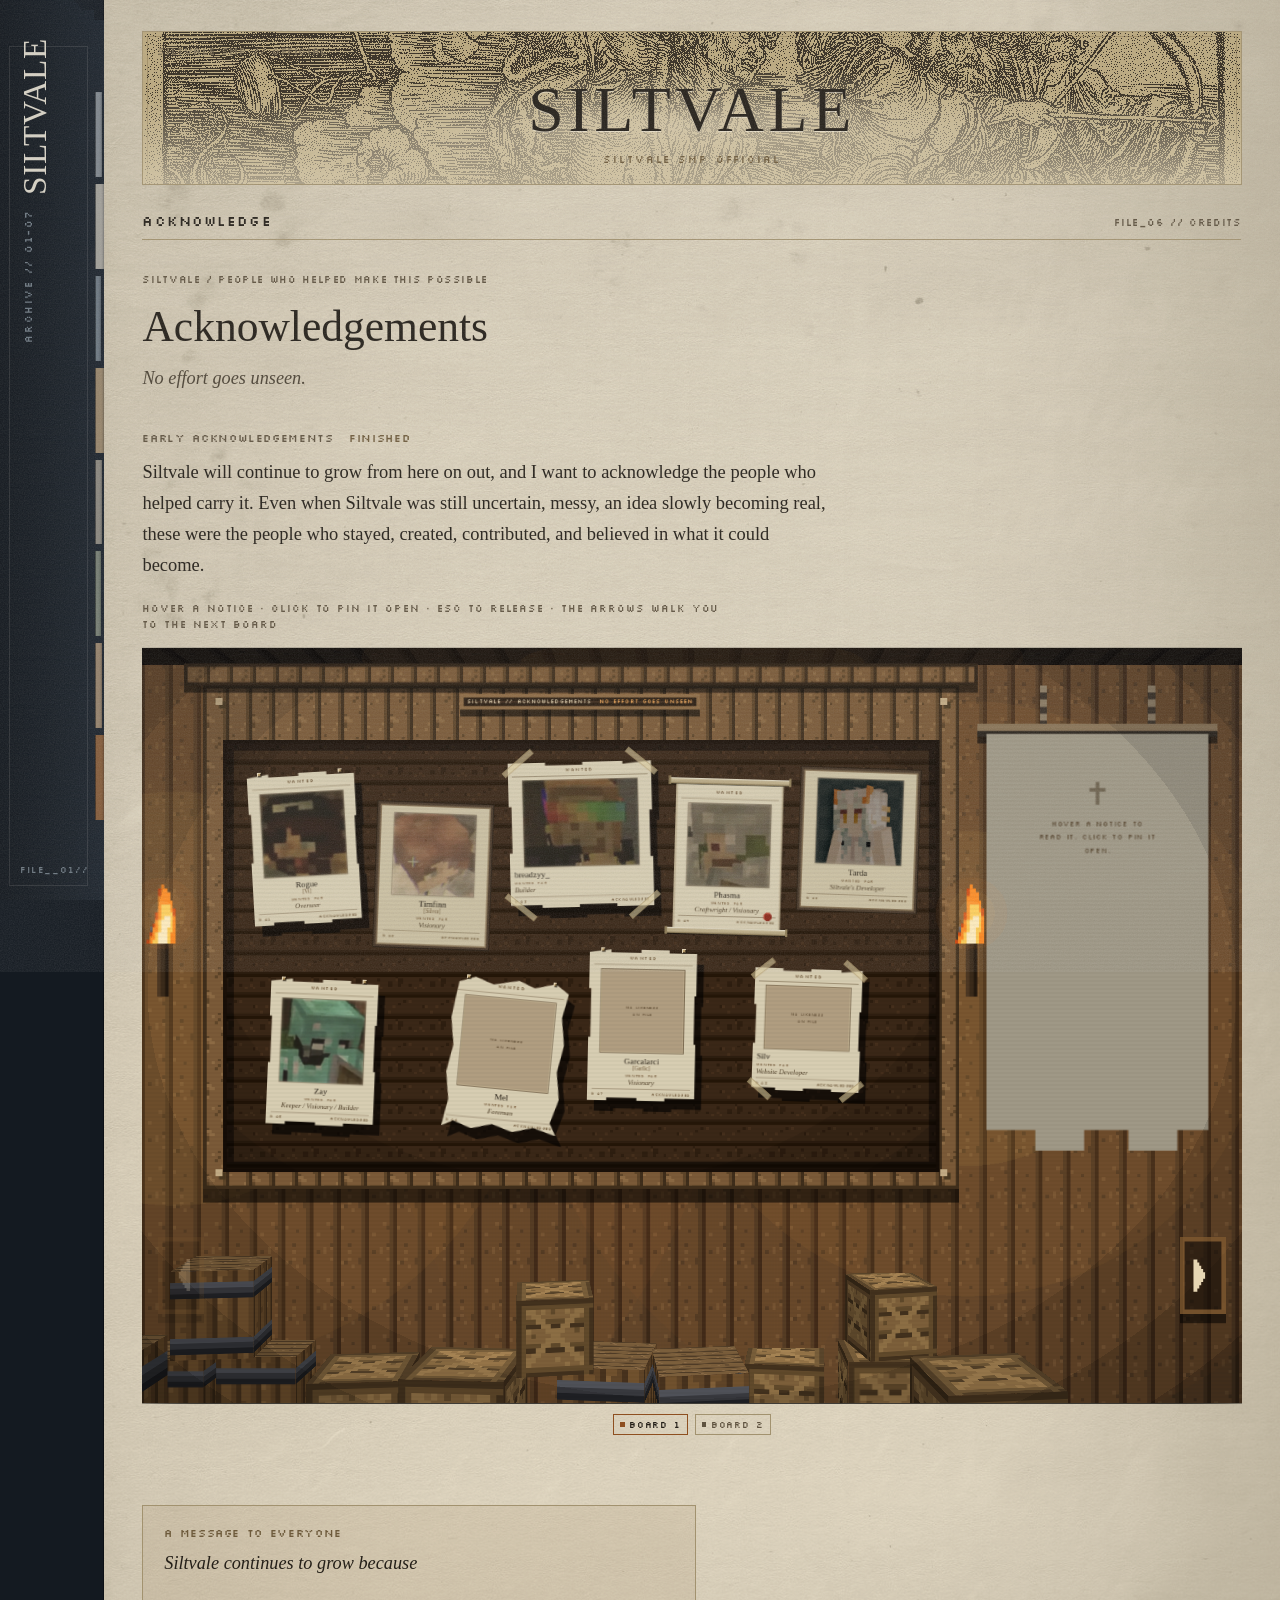
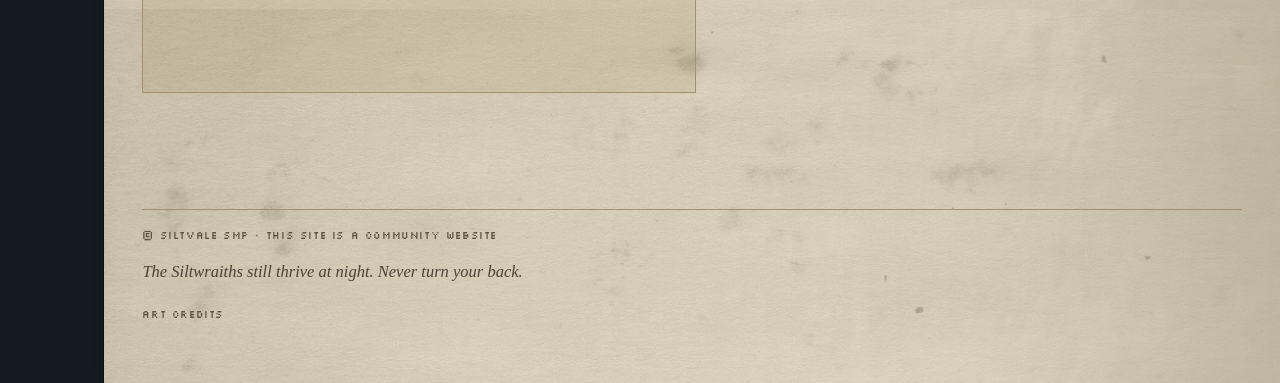
==== commit 8d26ba1d: "Site update 2026-10-03 12:11" ====
--- a/acknowledgements/index.html
+++ b/acknowledgements/index.html
@@ -414,20 +414,37 @@
         <div class="age" id="age-1">
           <div class="num">Age I <b>Before the Silt</b></div>
           <h3>The Age of Discovery</h3>
+          <figure class="plate side">
+            <img src="../assets/dither/design-for-a-flying-machine2-p.png" alt="Fragmented record / The dream of flying / One of the many prototypes" loading="lazy">
+            <figcaption>Fragmented record / The dream of flying / One of the many prototypes</figcaption>
+          </figure>
           <p>Eons ago, during what descendants would eventually call the Renaissance period, the world stood on the brink of an age defined by knowledge and machinery.</p>
           <p>The enlightenment shaped the lives of countless peoples. New discoveries were being made, and technology was beginning to move the world toward a future built upon machinery.</p>
-          <p>That momentum would never reach its conclusion.</p>
+          <div class="clear"></div>
         </div>
 
         <div class="age" id="age-2">
-          <div class="num">Age II <b>The Plague</b></div>
+          <div class="num">Age II <b></b></div>
+          <h3>The Silt Plague</h3>
+          <figure class="plate side">
+            <img src="../assets/dither/black-death-gettyimages-515359722-p.png" alt="The Silt Plauge, illustrated as described by history" loading="lazy">
+            <figcaption>The Silt Plauge, illustrated as described by history</figcaption>
+          </figure>
+          <p>The momentum was cut short as the Silt Plague spread and brought tides of diseases.</p>
+          <p>It is said that they never developed a cure. Along with that, the cause of the disease and how it spread remained unknown. This pushed people to flee to other settlements, then to farther distant parts of the island, contributing to the spread of the plague.</p>
+          <p>There were known populations that were saved (for a while), those that were isolated, or those that were trapped for unknown reasons. Our history truly is fragmented.</p>
+          <div class="clear"></div>
+        </div>
+
+        <div class="age" id="age-3">
+          <div class="num">Age III <b>The Plague</b></div>
           <h3>The Silt</h3>
           <figure class="plate side">
             <img src="../assets/dither/lichenes-p.png" alt="Dithered plate of pale lichens and mosses" loading="lazy">
-            <figcaption>Natural record / Silt / pale moss</figcaption>
+            <figcaption>Natural record, pale Silt</figcaption>
           </figure>
-          <p>The Silt Plague spread across the world. Gray and faintly fine beneath the sun, the Silt moved across continents and swallowed the homes of different races.</p>
-          <p>It brought tides of disease with it. Biomes withered, settlements disappeared, and the vibrance of the world slowly faded beneath the spreading Silt.</p>
+          <p>Gray and faintly fine beneath the sun, the Silt moved across continents and swallowed the homes of different races.</p>
+          <p>Biomes withered, settlements disappeared, and the vibrance of the world slowly faded beneath the spreading Silt.</p>
           <div class="aside">
             <small>Natural record / Silt</small>
             <strong>Pale Moss</strong>
@@ -436,8 +453,8 @@
           <div class="clear"></div>
         </div>
 
-        <div class="age wraith" id="age-3">
-          <div class="num">Age III <b>The Creaking</b></div>
+        <div class="age wraith" id="age-4">
+          <div class="num">Age IV <b>The Creaking</b></div>
           <h3>The Siltwraiths</h3>
           <figure class="plate side">
             <img src="../assets/dither/trumpeters-p.png" alt="Dithered woodcut of skeletons sounding trumpets" loading="lazy">
@@ -455,8 +472,8 @@
           <div class="clear"></div>
         </div>
 
-        <div class="age" id="age-4">
-          <div class="num">Age IV <b>The Fall</b></div>
+        <div class="age" id="age-5">
+          <div class="num">Age V <b>The Fall</b></div>
           <h3>The End of Siltvale</h3>
           <p>The Silt Plague and the apocalypse of the Siltwraiths eventually consumed Siltvale.</p>
           <p>The survivors had little choice. They fled the choking Silt and scattered across distant islands.</p>
@@ -464,8 +481,8 @@
           <blockquote>The homeland was lost, but its history travelled with those who survived.</blockquote>
         </div>
 
-        <div class="age" id="age-5">
-          <div class="num">Age V <b>Generations later</b></div>
+        <div class="age" id="age-6">
+          <div class="num">Age VI <b>Generations later</b></div>
           <h3>The Reclaiming</h3>
           <figure class="plate side">
             <img src="../assets/dither/ship-p.png" alt="Dithered wash drawing of a ship caught among ice" loading="lazy">
@@ -478,8 +495,8 @@
           <div class="clear"></div>
         </div>
 
-        <div class="age wraith" id="age-6">
-          <div class="num">Age VI <b>The Return</b></div>
+        <div class="age wraith" id="age-7">
+          <div class="num">Age VII <b>The Return</b></div>
           <h3>What Remains</h3>
           <p>The Siltwraiths still thrive at night. Their existence raises questions that remain unanswered.</p>
           <div class="questions">
@@ -489,8 +506,8 @@
           <p style="margin-top:1.2rem">Whatever the answer may be, the Siltwraiths remain a reminder of the lives lost during the Plague.</p>
         </div>
 
-        <div class="age" id="age-7">
-          <div class="num">Age VII <b>The New World</b></div>
+        <div class="age" id="age-8">
+          <div class="num">Age VIII <b>The New World</b></div>
           <h3>A Shattered World</h3>
           <figure class="plate side">
             <img src="../assets/dither/codex-p.png" alt="Dithered page of machine studies" loading="lazy">
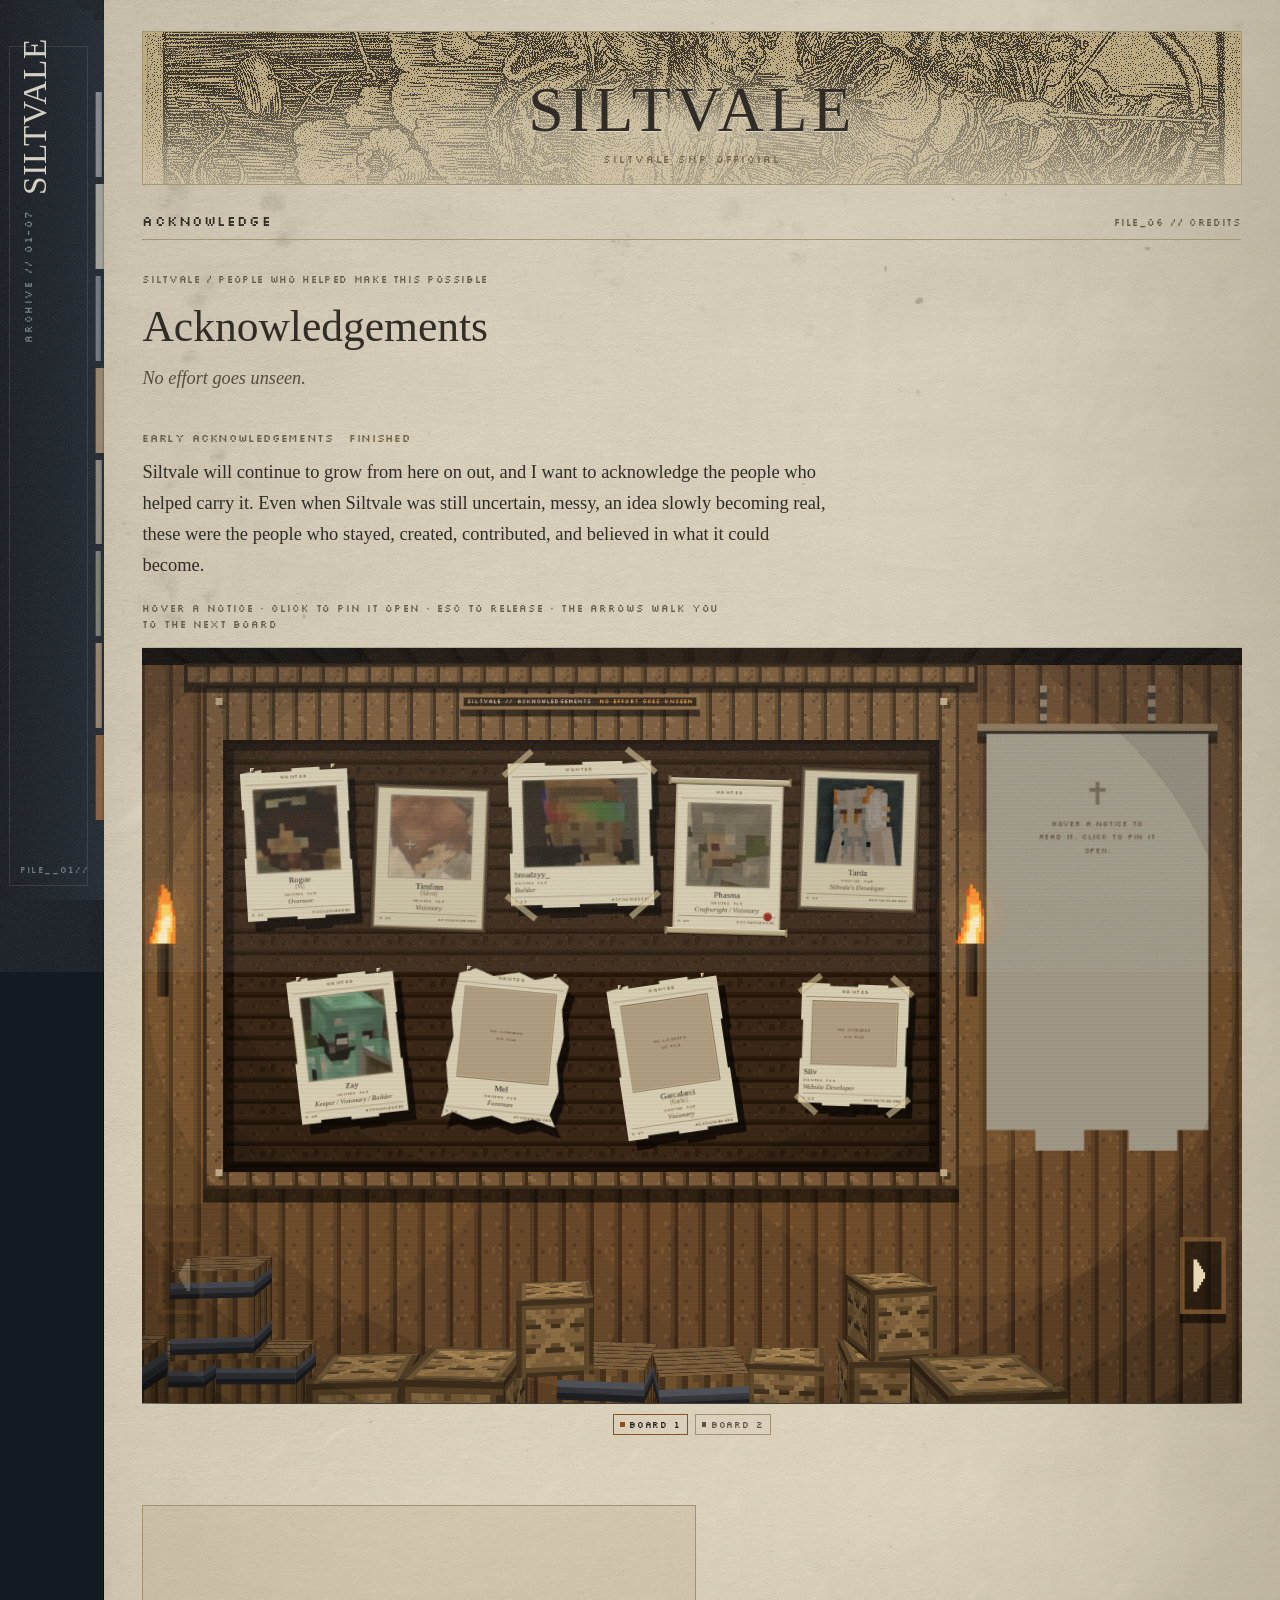
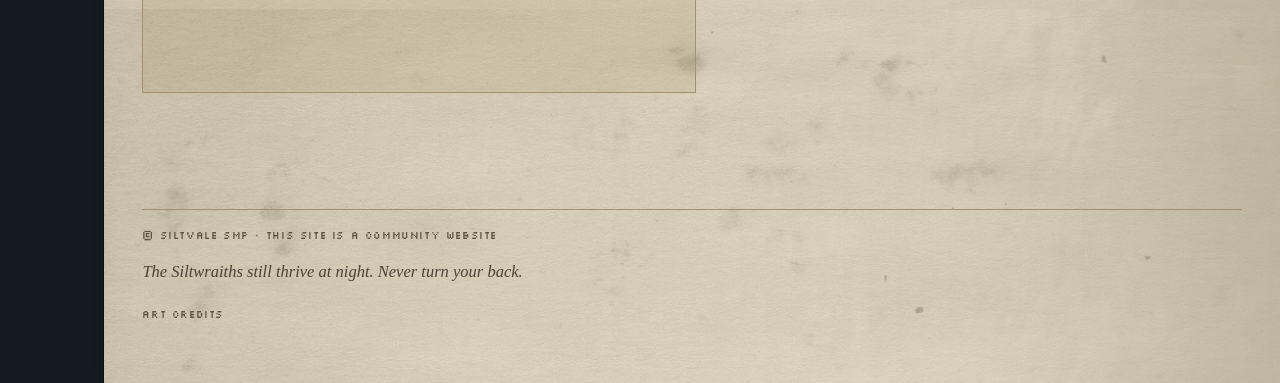
==== commit 737109d9: "Site update 2026-10-03 17:44" ====
--- a/acknowledgements/index.html
+++ b/acknowledgements/index.html
@@ -601,14 +601,15 @@
 
       <div class="faq-group">
         <h3>General questions</h3>
-        <details><summary>When will Siltvale launch?</summary><div class="a"><p>Siltvale is currently in development. An official launch date will be announced once we're confident everything is ready.</p>
-<p>Accepted players will receive the server IP before launch.</p></div></details>
+        <details><summary>When will Siltvale launch?</summary><div class="a"><p>Siltvale has officially launched! Accepted players have received the server IP.</p></div></details>
         <details><summary>Are there main characters or antagonists?</summary><div class="a"><p>No. Siltvale is a community-driven Minecraft server where players contribute to an evolving world through their characters, stories, and interactions.</p>
 <p>It's up to you how you make your story matter.</p></div></details>
         <details><summary>Can I stream or make videos?</summary><div class="a"><p>Yes! Content creation is encouraged. We love seeing players create videos, streams, screenshots, artwork, and other content inspired by Siltvale.</p></div></details>
         <details><summary>Do I need roleplay experience?</summary><div class="a"><p>Not at all! Previous roleplay experience is helpful but not required.</p>
 <p>We welcome both experienced and new roleplayers.</p></div></details>
         <details><summary>How will we communicate while roleplaying?</summary><div class="a"><p>We use both VC and Minecraft chats depending on preference and availability.</p></div></details>
+        <details><summary>Can I apply for multiple roles?</summary><div class="a"><p>Yes! You can apply for multiple roles, such as lore writer, builder, moderator, and player at the same time.</p>
+<p>We encourage it as long as you're up for the additional responsibility.</p></div></details>
       </div>
 
       <div class="faq-group">
@@ -636,8 +637,6 @@
         <h3>Roleplay</h3>
         <details><summary>How does roleplay actually work? Is it instant?</summary><div class="a"><p>As long as you're around people, yes. However, it's completely okay to be idle if you're by yourself.</p>
 <p>Roleplay naturally happens around the people and situations you're interacting with.</p></div></details>
-        <details><summary>Can I play multiple roles?</summary><div class="a"><p>Yes! You can apply for multiple roles, such as lore writer, builder, moderator, and player at the same time.</p>
-<p>We encourage it as long as you're up for the additional responsibility.</p></div></details>
         <details><summary>Will players be able to trade?</summary><div class="a"><p>Yes. What players trade for is their choice.</p>
 <p>For example, you could trade one item for another player's item that you need.</p></div></details>
       </div>
@@ -686,7 +685,7 @@
               <span class="nail a"></span><span class="nail b"></span><span class="nail c"></span><span class="nail d"></span>
               <div class="rplate">Siltvale // Acknowledgements <b>No effort goes unseen</b></div>
               <div class="rface">
-            <article class="wp-item" style="--l:4%;--t:4.5%;--w:15%">
+            <article class="wp-item" style="--l:3%;--t:3.5%;--w:15%">
               <button type="button" class="wp p-tall has-face" aria-pressed="false" data-no="01" data-role="Overseer"
                       style="--rot:-3.2deg">
                 <span class="tack l"></span><span class="tack r"></span>
@@ -703,7 +702,7 @@
               <p>Thank you for trusting in me and keeping up despite my messy pace, for always understanding, hearing me out, and choosing to stay and listen no matter how complicated things seem. I want you to always remember that I appreciate your hard work and I see your efforts.</p>
               </div>
             </article>
-            <article class="wp-item" style="--l:22%;--t:12.5%;--w:15%">
+            <article class="wp-item" style="--l:21.5%;--t:8.5%;--w:15%">
               <button type="button" class="wp p-frame has-face" aria-pressed="false" data-no="02" data-role="Visionary"
                       style="--rot:2.1deg">
                 <span class="tack c"></span>
@@ -733,6 +732,7 @@
               </button>
               <div class="p-ack">
                 <p>Thank you for constantly showing up and bringing life into Siltvale through your assistance and builds. The abandoned factory, sewer entrance, and the atmosphere you helped create became part of what makes the world feel real.</p>
+              <p>You've truly achieved a lot and gained experiences and I'm proud of you!</p>
               </div>
             </article>
             <article class="wp-item" style="--l:63%;--t:6.5%;--w:15%">
@@ -752,9 +752,9 @@
               <p>Thank you for pouring your passion in creating into Siltvale! I’m so proud of everything you’ve built. I genuinely appreciate you taking initiatives and contributing so much help!</p>
               </div>
             </article>
-            <article class="wp-item" style="--l:6.5%;--t:52.5%;--w:15%">
+            <article class="wp-item" style="--l:10%;--t:51%;--w:15%">
               <button type="button" class="wp p-tall has-face" aria-pressed="false" data-no="05" data-role="Keeper / Visionary / Builder"
-                      style="--rot:2.4deg">
+                      style="--rot:-6.5deg">
                 <span class="tack l"></span><span class="tack r"></span>
                 <span class="paper">
                   <span class="ptop">Wanted</span>
@@ -769,7 +769,7 @@
               <p>You’ve helped lay the foundation of Siltvale in more ways than you realize.</p>
               </div>
             </article>
-            <article class="wp-item" style="--l:31.5%;--t:52.5%;--w:16%">
+            <article class="wp-item" style="--l:31.5%;--t:50.5%;--w:16%">
               <button type="button" class="wp p-torn" aria-pressed="false" data-no="06" data-role="Foreman"
                       style="--rot:5.5deg">
                 <span class="tack l"></span><span class="tack r"></span>
@@ -785,9 +785,9 @@
                 <p>Thank you for bringing much more stable and reliable hosting to Siltvale. Your support and work within the server have genuinely made the launch much more possible. You took a huge part in taking actions towards launch, and thank you for teaching me a lot as well!</p>
               </div>
             </article>
-            <article class="wp-item" style="--l:51%;--t:45.5%;--w:15%">
+            <article class="wp-item" style="--l:55%;--t:52.5%;--w:15.5%">
               <button type="button" class="wp p-tall" aria-pressed="false" data-no="07" data-role="Visionary"
-                      style="--rot:1.2deg">
+                      style="--rot:-8.5deg">
                 <span class="tack l"></span><span class="tack r"></span>
                 <span class="paper">
                   <span class="ptop">Wanted</span>
@@ -802,7 +802,7 @@
               <p>I know you’ve given up being “simply a player” to help with something that matters so much to me, and I don’t take that lightly. It means the world to me.</p>
               </div>
             </article>
-            <article class="wp-item" style="--l:74%;--t:50%;--w:15%">
+            <article class="wp-item" style="--l:80.5%;--t:53.5%;--w:15%">
               <button type="button" class="wp p-map" aria-pressed="false" data-no="08" data-role="Website Developer"
                       style="--rot:2deg">
                 <span class="tape l"></span><span class="tape r"></span><span class="tape bl"></span><span class="tape br"></span>
@@ -831,7 +831,7 @@
                 </span>
               </button>
               <div class="p-ack">
-                <p>Thank you for taking Siltvale and its website further, shaping them as a whole while understanding the vision behind the project. Your work has given life to the core of Siltvale. It means the world.</p>
+                <p>Thank you for taking Siltvale and its website further, shaping them as a whole while understanding the vision behind the project. Your work has truly given life to the core of Siltvale. I admire your passion and creativity, and I want you to know that your work puts people in awe (this website is already amazing but your other works are even more insane)! You’re truly great at what you do, and one day, I’ll be as cool as you!</p>
               </div>
             </article>
               </div>
@@ -870,31 +870,31 @@
               <span class="nail a"></span><span class="nail b"></span><span class="nail c"></span><span class="nail d"></span>
               <div class="rplate">Siltvale // Acknowledgements <b>No effort goes unseen</b></div>
               <div class="rface">
-            <article class="wp-item" style="--l:29.5%;--t:8.5%;--w:12%">
-              <button type="button" class="wp p-note pending" aria-pressed="false" data-no="10" data-role="Visionary"
+            <article class="wp-item" style="--l:4%;--t:4%;--w:17%">
+              <button type="button" class="wp p-map has-face" aria-pressed="false" data-no="10" data-role="Visionary"
                       style="--rot:-3.6deg">
-                <span class="tack c"></span>
-                <span class="paper">
-                  <span class="ptop">Wanted</span>
-                  <span class="pstamp">Pending</span>
+                <span class="tape l"></span><span class="tape r"></span><span class="tape bl"></span><span class="tape br"></span>
+                <span class="paper">
+                  <span class="ptop">Wanted</span>
+                  <span class="face" style="background-image:url('../assets/bounties/screenshot-2026-10-04-at-12.12.16-am.png');background-position:50% 50%"><span class="noface">No likeness<br>on file</span></span>
                   <span class="pname">Elly</span>
                   <span class="prole">Visionary</span>
-                  <span class="pfoot"><span>&#8470; 10</span><span>Pending</span></span>
-                </span>
-              </button>
-              <div class="p-ack">
-                <p>Your acknowledgement is currently being written.</p>
-              </div>
-            </article>
-            <article class="wp-item" style="--l:21%;--t:40%;--w:10%">
-              <button type="button" class="wp p-note pending" aria-pressed="false" data-no="11" data-role="Not yet recorded"
+                  <span class="pfoot"><span>&#8470; 10</span><span>Acknowledged</span></span>
+                </span>
+              </button>
+              <div class="p-ack">
+                <p>Your writings are able to reach other people, making our lore fragments possible. Thank you for choosing to invest time and work on Siltvale. I'm genuinely grateful for your support and contributions, especially during the moments when we needed them most. Your efforts has meant more to than you probably know.</p>
+              </div>
+            </article>
+            <article class="wp-item" style="--l:12.5%;--t:40%;--w:20%">
+              <button type="button" class="wp p-note pending" aria-pressed="false" data-no="11" data-role="Steward"
                       style="--rot:4.4deg">
                 <span class="tack c"></span>
                 <span class="paper">
                   <span class="ptop">Wanted</span>
                   <span class="pstamp">Pending</span>
                   <span class="pname">Jade</span>
-                  <span class="prole">Not yet recorded</span>
+                  <span class="prole">Steward</span>
                   <span class="pfoot"><span>&#8470; 11</span><span>Pending</span></span>
                 </span>
               </button>
@@ -902,7 +902,7 @@
                 <p>Your acknowledgement is currently being written.</p>
               </div>
             </article>
-            <article class="wp-item" style="--l:6.5%;--t:71.5%;--w:12.5%">
+            <article class="wp-item" style="--l:7%;--t:67.5%;--w:12.5%">
               <button type="button" class="wp p-note pending" aria-pressed="false" data-no="12" data-role="Not yet recorded"
                       style="--rot:2.8deg">
                 <span class="tack c"></span>
@@ -918,7 +918,7 @@
                 <p>Your acknowledgement is currently being written.</p>
               </div>
             </article>
-            <article class="wp-item" style="--l:43%;--t:32.5%;--w:11.5%">
+            <article class="wp-item" style="--l:34.5%;--t:10%;--w:11.5%">
               <button type="button" class="wp p-note pending" aria-pressed="false" data-no="13" data-role="Not yet recorded"
                       style="--rot:4.6deg">
                 <span class="tack c"></span>
@@ -931,26 +931,27 @@
                 </span>
               </button>
               <div class="p-ack">
-                <p>Your acknowledgement is currently being written.</p>
-              </div>
-            </article>
-            <article class="wp-item" style="--l:71.5%;--t:36.5%;--w:13%">
-              <button type="button" class="wp p-note pending" aria-pressed="false" data-no="14" data-role="Not yet recorded"
-                      style="--rot:-3.4deg">
-                <span class="tack c"></span>
-                <span class="paper">
-                  <span class="ptop">Wanted</span>
-                  <span class="pstamp">Pending</span>
+                <p>incredible work</p>
+              </div>
+            </article>
+            <article class="wp-item" style="--l:72.5%;--t:3.5%;--w:20%">
+              <button type="button" class="wp p-tall has-face" aria-pressed="false" data-no="14" data-role="Builder"
+                      style="--rot:-8.5deg">
+                <span class="tack l"></span><span class="tack r"></span>
+                <span class="paper">
+                  <span class="ptop">Wanted</span>
+                  <span class="face" style="background-image:url('../assets/bounties/screenshot-2026-10-04-at-12.12.32-am.png');background-position:50% 50%"><span class="noface">No likeness<br>on file</span></span>
                   <span class="pname">Flutter</span>
-                  <span class="prole">Not yet recorded</span>
-                  <span class="pfoot"><span>&#8470; 14</span><span>Pending</span></span>
-                </span>
-              </button>
-              <div class="p-ack">
-                <p>Your acknowledgement is currently being written.</p>
-              </div>
-            </article>
-            <article class="wp-item" style="--l:41.5%;--t:65%;--w:10.5%">
+                  <span class="prole">Builder</span>
+                  <span class="pfoot"><span>&#8470; 14</span><span>Acknowledged</span></span>
+                </span>
+              </button>
+              <div class="p-ack">
+                <p>I'm especially grateful for your work efficiency and understanding of Siltvale's vision. Your initiation really helps out on reaching people as well as organize our shared space so much better! I want you to know that I don't take your efforts lightly and I genuinely appreciate them.</p>
+              <p>Thank you for helping make management lighter.</p>
+              </div>
+            </article>
+            <article class="wp-item" style="--l:57.5%;--t:37.5%;--w:10.5%">
               <button type="button" class="wp p-note pending" aria-pressed="false" data-no="15" data-role="Not yet recorded"
                       style="--rot:-4.2deg">
                 <span class="tack c"></span>
@@ -966,20 +967,20 @@
                 <p>Your acknowledgement is currently being written.</p>
               </div>
             </article>
-            <article class="wp-item" style="--l:71.5%;--t:78%;--w:11%">
-              <button type="button" class="wp p-torn pending" aria-pressed="false" data-no="16" data-role="Funder / Visionary"
-                      style="--rot:3.2deg">
-                <span class="tack l"></span><span class="tack r"></span>
+            <article class="wp-item" style="--l:38.5%;--t:57%;--w:16%">
+              <button type="button" class="wp p-frame pending" aria-pressed="false" data-no="16" data-role="Visionary"
+                      style="--rot:-11.5deg">
+                <span class="tack c"></span>
                 <span class="paper">
                   <span class="ptop">Wanted</span>
                   <span class="pstamp">Pending</span>
-                  <span class="pname">Arden</span>
-                  <span class="prole">Funder / Visionary</span>
+                  <span class="pname">Arden<i>[Funderstorm]</i></span>
+                  <span class="prole">Visionary</span>
                   <span class="pfoot"><span>&#8470; 16</span><span>Pending</span></span>
                 </span>
               </button>
               <div class="p-ack">
-                <p>Your acknowledgement is currently being written.</p>
+                <p>Every ideas brought spark and inspiration for a broader story to be written, you helped make this happen. Thank you for contributing your creative writings!</p>
               </div>
             </article>
               </div>
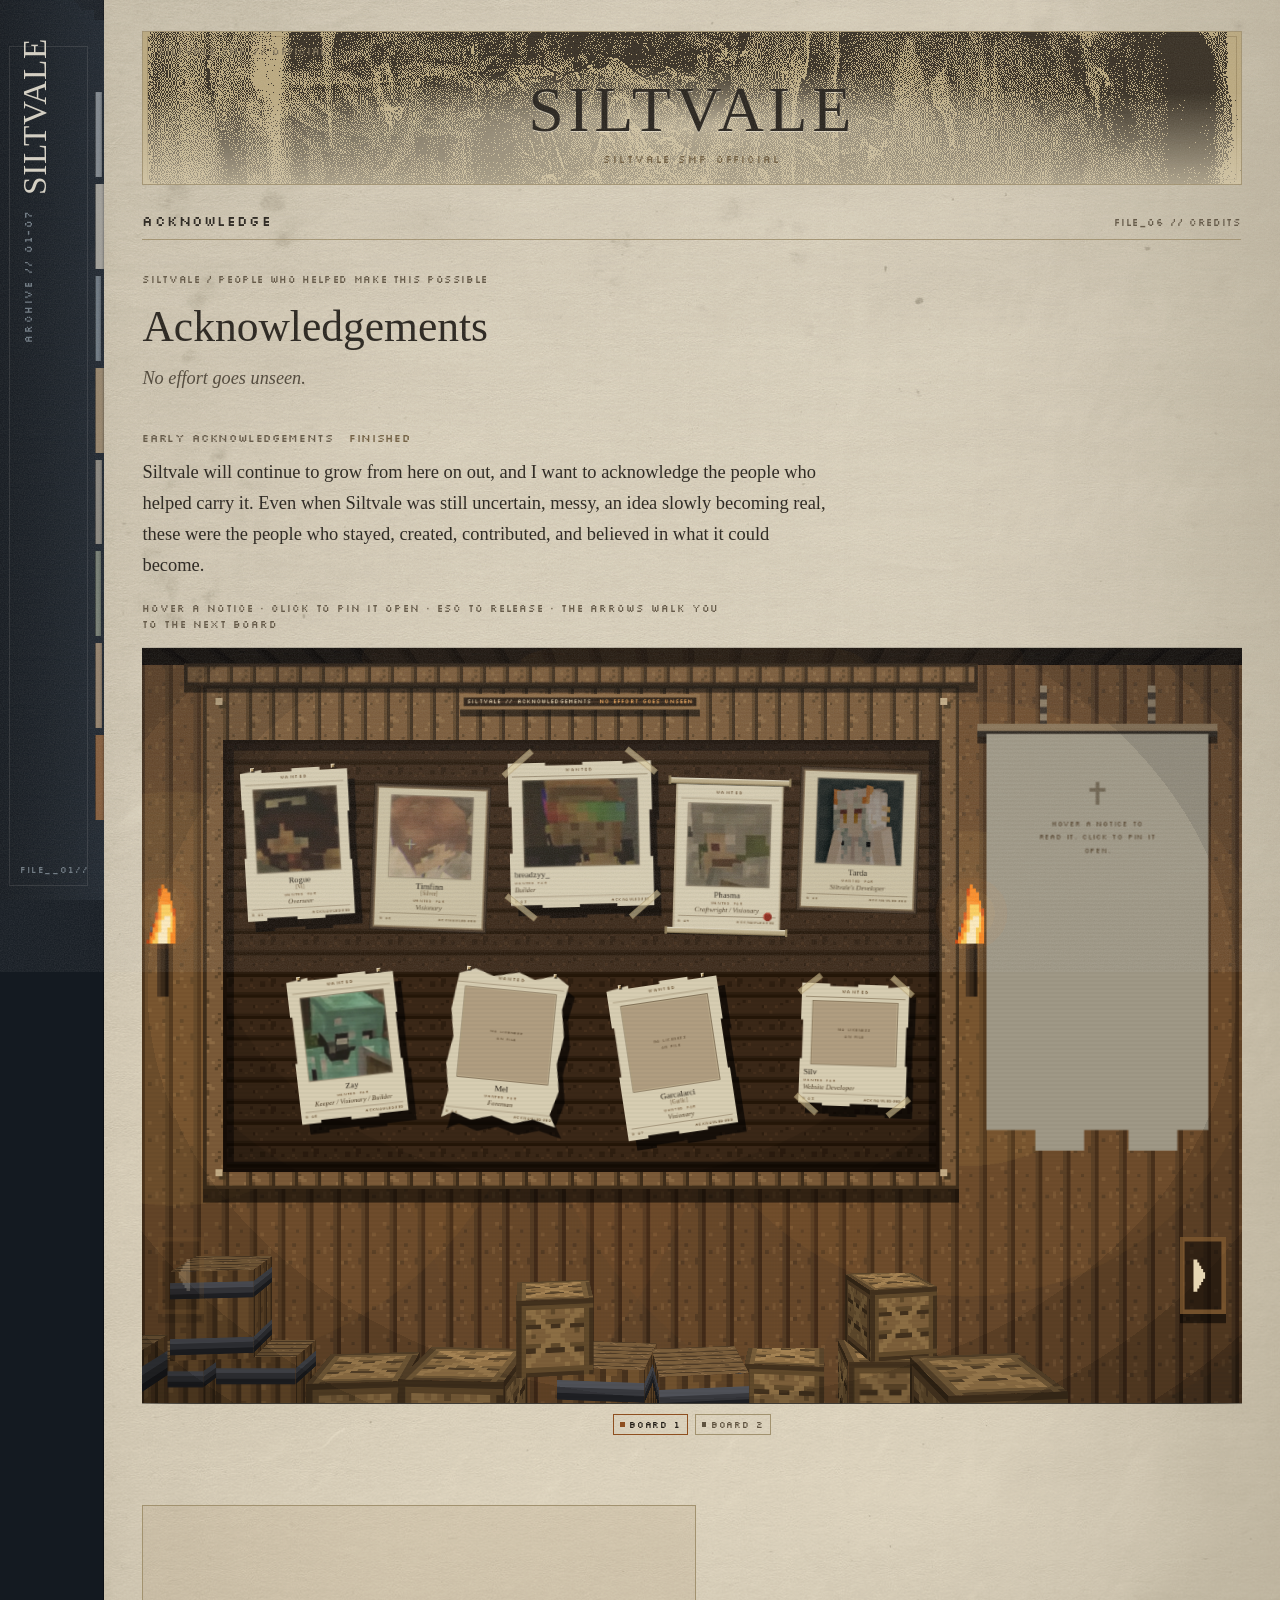
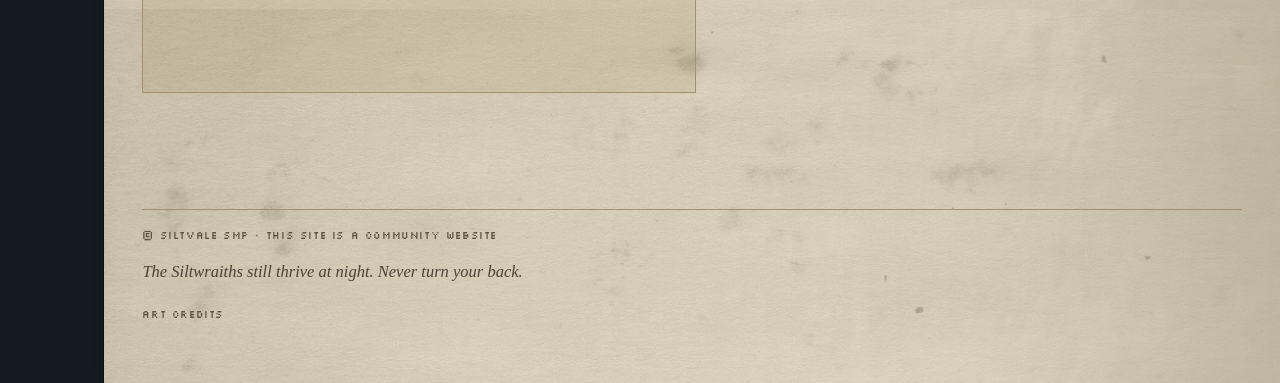
==== commit 62cd8a08: "Site update 2026-10-03 18:30" ====
--- a/acknowledgements/index.html
+++ b/acknowledgements/index.html
@@ -967,16 +967,16 @@
                 <p>Your acknowledgement is currently being written.</p>
               </div>
             </article>
-            <article class="wp-item" style="--l:38.5%;--t:57%;--w:16%">
-              <button type="button" class="wp p-frame pending" aria-pressed="false" data-no="16" data-role="Visionary"
-                      style="--rot:-11.5deg">
-                <span class="tack c"></span>
-                <span class="paper">
-                  <span class="ptop">Wanted</span>
-                  <span class="pstamp">Pending</span>
+            <article class="wp-item" style="--l:37.5%;--t:48%;--w:16%">
+              <button type="button" class="wp p-tall has-face" aria-pressed="false" data-no="16" data-role="Visionary"
+                      style="--rot:0.5deg">
+                <span class="tack l"></span><span class="tack r"></span>
+                <span class="paper">
+                  <span class="ptop">Wanted</span>
+                  <span class="face" style="background-image:url('../assets/bounties/screenshot-2026-10-04-at-12.12.52-am-2.png');background-position:50% 50%"><span class="noface">No likeness<br>on file</span></span>
                   <span class="pname">Arden<i>[Funderstorm]</i></span>
                   <span class="prole">Visionary</span>
-                  <span class="pfoot"><span>&#8470; 16</span><span>Pending</span></span>
+                  <span class="pfoot"><span>&#8470; 16</span><span>Acknowledged</span></span>
                 </span>
               </button>
               <div class="p-ack">
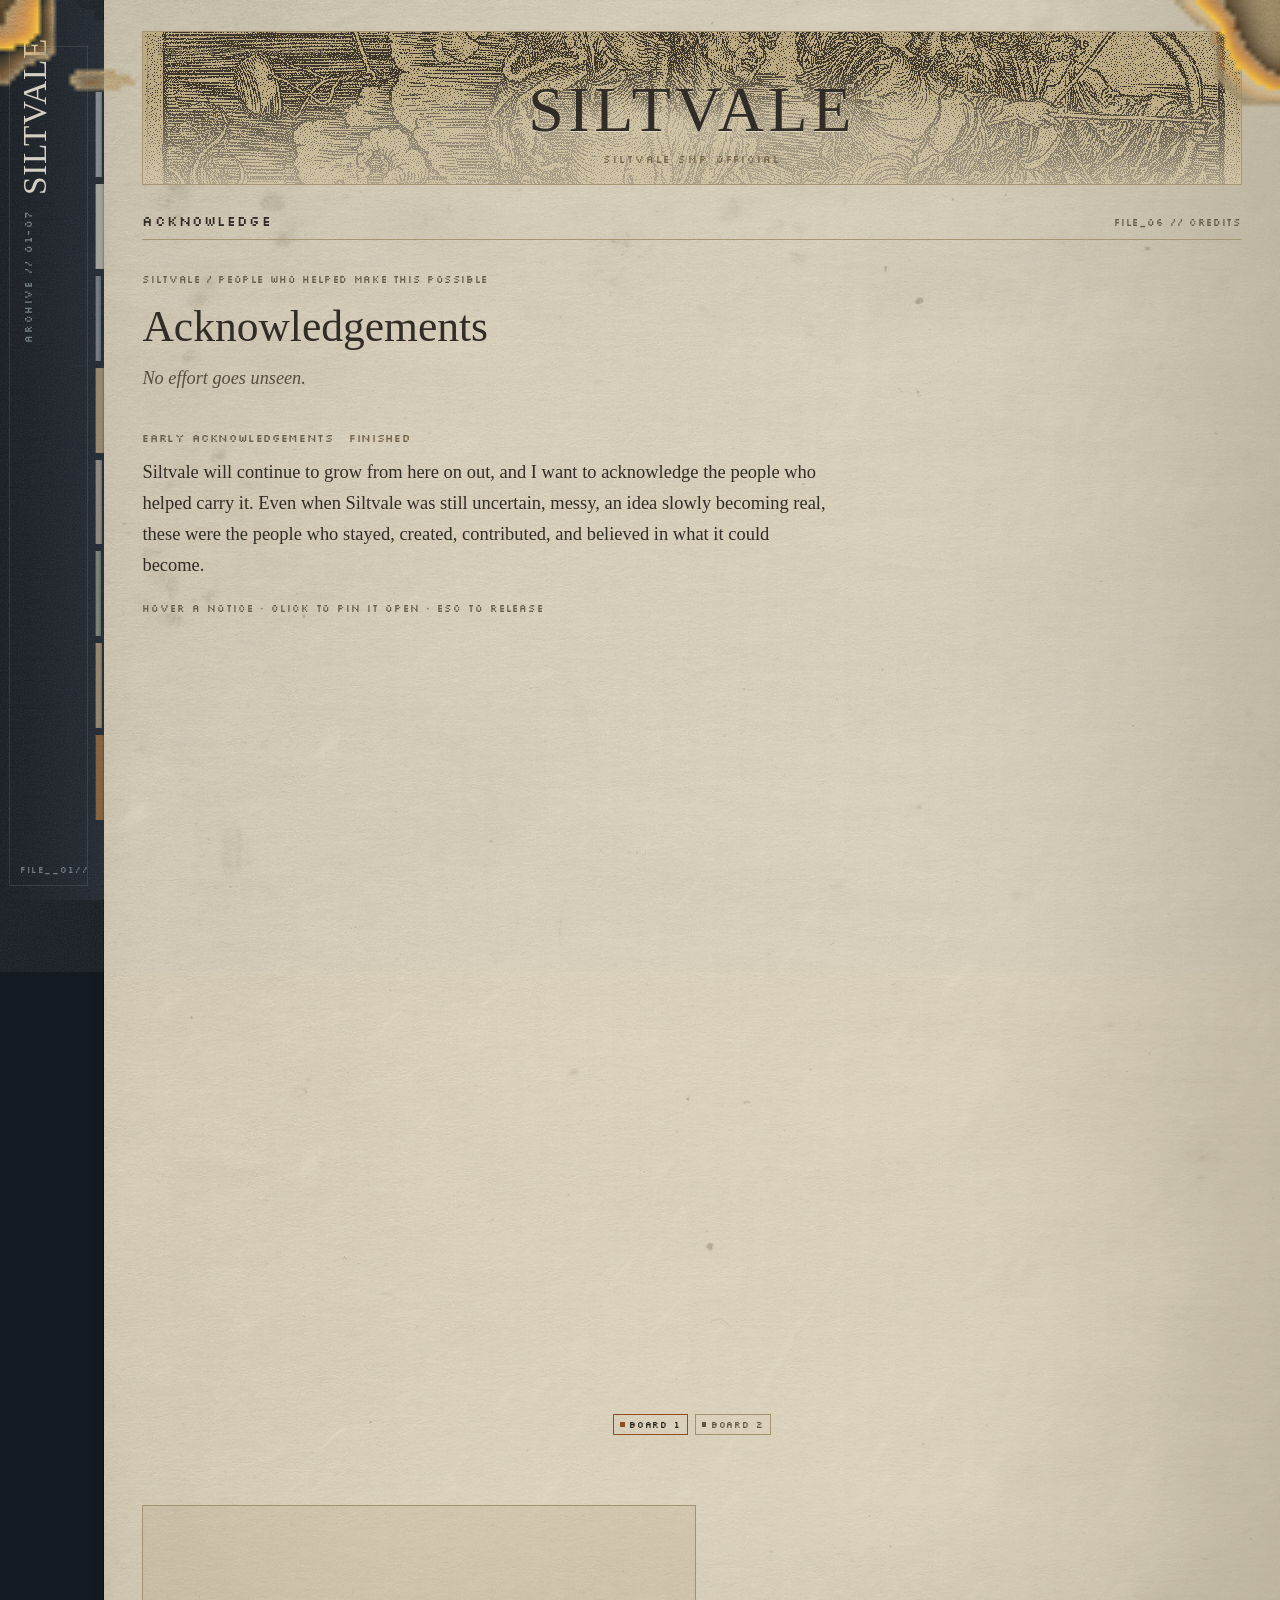
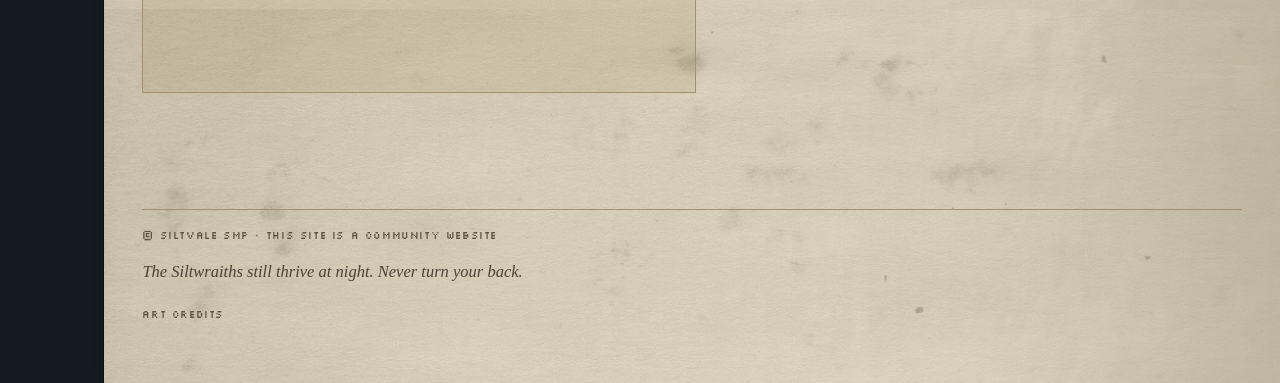
==== commit 084e0672: "Site update 2026-10-31 09:34" ====
--- a/acknowledgements/index.html
+++ b/acknowledgements/index.html
@@ -418,8 +418,8 @@
             <img src="../assets/dither/design-for-a-flying-machine2-p.png" alt="Fragmented record / The dream of flying / One of the many prototypes" loading="lazy">
             <figcaption>Fragmented record / The dream of flying / One of the many prototypes</figcaption>
           </figure>
-          <p>Eons ago, during what descendants would eventually call the Renaissance period, the world stood on the brink of an age defined by knowledge and machinery.</p>
-          <p>The enlightenment shaped the lives of countless peoples. New discoveries were being made, and technology was beginning to move the world toward a future built upon machinery.</p>
+          <p>A millennium ago, during what descendants would eventually call the Renaissance period, the old world lived in their own ways. Lands stood as decentralized regions, each at the peak of their own brilliance.</p>
+          <p>On the brink of an age defined by knowledge and self-sufficiency. The independance shaped the lives of countless people. New discoveries were being made, and technology was beginning to move the world toward a future built upon machinery.</p>
           <div class="clear"></div>
         </div>
 
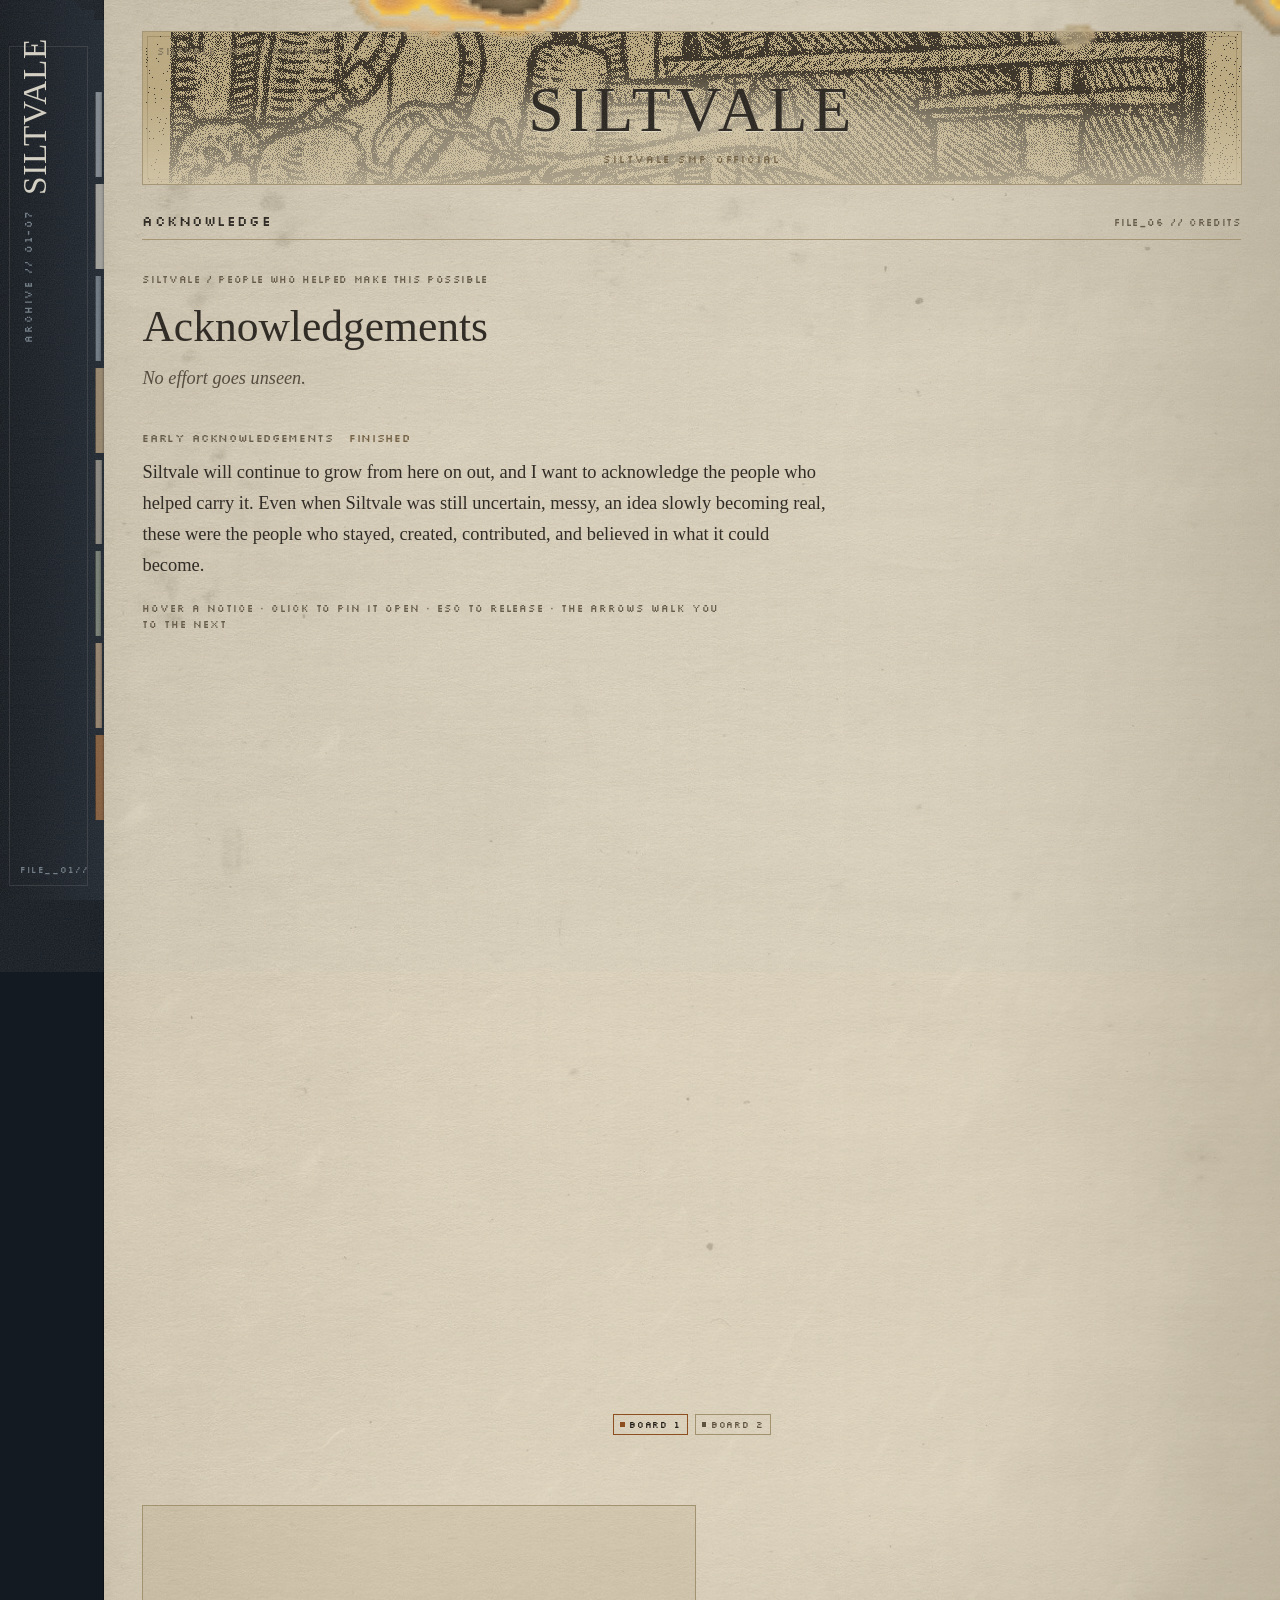
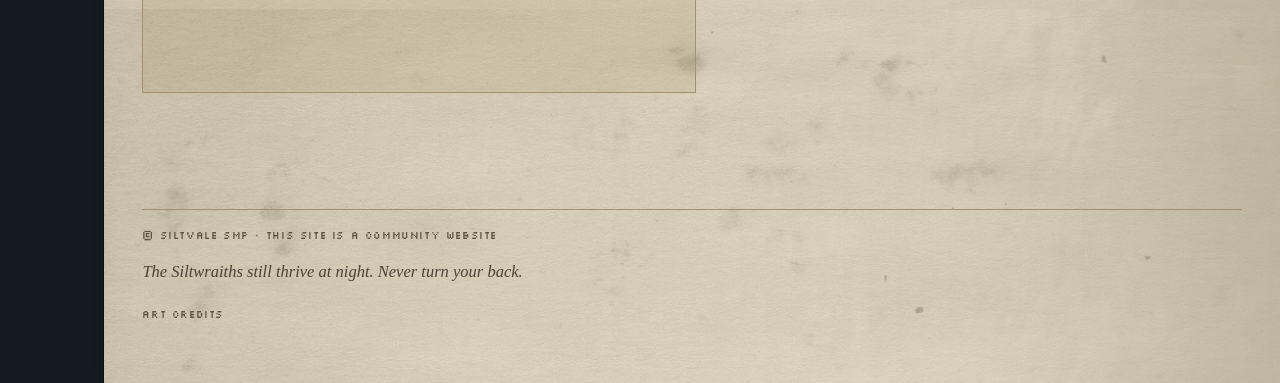
==== commit d9c69778: "Site update 2026-10-31 09:50" ====
--- a/acknowledgements/index.html
+++ b/acknowledgements/index.html
@@ -752,7 +752,7 @@
               <p>Thank you for pouring your passion in creating into Siltvale! I’m so proud of everything you’ve built. I genuinely appreciate you taking initiatives and contributing so much help!</p>
               </div>
             </article>
-            <article class="wp-item" style="--l:10%;--t:51%;--w:15%">
+            <article class="wp-item" style="--l:5.5%;--t:51%;--w:15%">
               <button type="button" class="wp p-tall has-face" aria-pressed="false" data-no="05" data-role="Keeper / Visionary / Builder"
                       style="--rot:-6.5deg">
                 <span class="tack l"></span><span class="tack r"></span>
@@ -769,24 +769,8 @@
               <p>You’ve helped lay the foundation of Siltvale in more ways than you realize.</p>
               </div>
             </article>
-            <article class="wp-item" style="--l:31.5%;--t:50.5%;--w:16%">
-              <button type="button" class="wp p-torn" aria-pressed="false" data-no="06" data-role="Foreman"
-                      style="--rot:5.5deg">
-                <span class="tack l"></span><span class="tack r"></span>
-                <span class="paper">
-                  <span class="ptop">Wanted</span>
-                  <span class="face"><span class="noface">No likeness<br>on file</span></span>
-                  <span class="pname">Mel</span>
-                  <span class="prole">Foreman</span>
-                  <span class="pfoot"><span>&#8470; 06</span><span>Acknowledged</span></span>
-                </span>
-              </button>
-              <div class="p-ack">
-                <p>Thank you for bringing much more stable and reliable hosting to Siltvale. Your support and work within the server have genuinely made the launch much more possible. You took a huge part in taking actions towards launch, and thank you for teaching me a lot as well!</p>
-              </div>
-            </article>
             <article class="wp-item" style="--l:55%;--t:52.5%;--w:15.5%">
-              <button type="button" class="wp p-tall" aria-pressed="false" data-no="07" data-role="Visionary"
+              <button type="button" class="wp p-tall" aria-pressed="false" data-no="06" data-role="Visionary"
                       style="--rot:-8.5deg">
                 <span class="tack l"></span><span class="tack r"></span>
                 <span class="paper">
@@ -794,7 +778,7 @@
                   <span class="face"><span class="noface">No likeness<br>on file</span></span>
                   <span class="pname">Garcalarci<i>[Garlic]</i></span>
                   <span class="prole">Visionary</span>
-                  <span class="pfoot"><span>&#8470; 07</span><span>Acknowledged</span></span>
+                  <span class="pfoot"><span>&#8470; 06</span><span>Acknowledged</span></span>
                 </span>
               </button>
               <div class="p-ack">
@@ -803,7 +787,7 @@
               </div>
             </article>
             <article class="wp-item" style="--l:80.5%;--t:53.5%;--w:15%">
-              <button type="button" class="wp p-map" aria-pressed="false" data-no="08" data-role="Website Developer"
+              <button type="button" class="wp p-map" aria-pressed="false" data-no="07" data-role="Website Developer"
                       style="--rot:2deg">
                 <span class="tape l"></span><span class="tape r"></span><span class="tape bl"></span><span class="tape br"></span>
                 <span class="paper">
@@ -811,7 +795,7 @@
                   <span class="face"><span class="noface">No likeness<br>on file</span></span>
                   <span class="pname">Silv</span>
                   <span class="prole">Website Developer</span>
-                  <span class="pfoot"><span>&#8470; 08</span><span>Acknowledged</span></span>
+                  <span class="pfoot"><span>&#8470; 07</span><span>Acknowledged</span></span>
                 </span>
               </button>
               <div class="p-ack">
@@ -819,7 +803,7 @@
               </div>
             </article>
             <article class="wp-item" style="--l:81%;--t:4.5%;--w:15.5%">
-              <button type="button" class="wp p-frame has-face" aria-pressed="false" data-no="09" data-role="Siltvale's Developer"
+              <button type="button" class="wp p-frame has-face" aria-pressed="false" data-no="08" data-role="Siltvale's Developer"
                       style="--rot:2deg">
                 <span class="tack c"></span>
                 <span class="paper">
@@ -827,11 +811,28 @@
                   <span class="face" style="background-image:url('../assets/bounties/screenshot-2026-09-18-132949---edited.png');background-position:50% 50%"><span class="noface">No likeness<br>on file</span></span>
                   <span class="pname">Tarda</span>
                   <span class="prole">Siltvale's Developer</span>
+                  <span class="pfoot"><span>&#8470; 08</span><span>Acknowledged</span></span>
+                </span>
+              </button>
+              <div class="p-ack">
+                <p>Thank you for taking Siltvale and its website further, shaping them as a whole while understanding the vision behind the project. Your work has truly given life to the core of Siltvale. I admire your passion and creativity, and I want you to know that your work puts people in awe (this website is already amazing but your other works are even more insane)! You’re truly great at what you do, and one day, I’ll be as cool as you!</p>
+              </div>
+            </article>
+            <article class="wp-item" style="--l:28%;--t:52%;--w:19%">
+              <button type="button" class="wp p-tall has-face" aria-pressed="false" data-no="09" data-role="Not yet recorded"
+                      style="--rot:8deg">
+                <span class="tack l"></span><span class="tack r"></span>
+                <span class="paper">
+                  <span class="ptop">Wanted</span>
+                  <span class="face" style="background-image:url('../assets/bounties/screenshot-2026-10-31-at-5.37.28-pm.png');background-position:50% 50%"><span class="noface">No likeness<br>on file</span></span>
+                  <span class="pname">Flutter</span>
+                  <span class="prole">Not yet recorded</span>
                   <span class="pfoot"><span>&#8470; 09</span><span>Acknowledged</span></span>
                 </span>
               </button>
               <div class="p-ack">
-                <p>Thank you for taking Siltvale and its website further, shaping them as a whole while understanding the vision behind the project. Your work has truly given life to the core of Siltvale. I admire your passion and creativity, and I want you to know that your work puts people in awe (this website is already amazing but your other works are even more insane)! You’re truly great at what you do, and one day, I’ll be as cool as you!</p>
+                <p>I'm especially grateful for your work efficiency and understanding of Siltvale's vision. Your initiation really helps out on reaching people as well as organize our shared space so much better! I want you to know that I don't take your efforts lightly and I genuinely appreciate them.</p>
+              <p>Thank you for helping make management lighter.</p>
               </div>
             </article>
               </div>
@@ -870,7 +871,7 @@
               <span class="nail a"></span><span class="nail b"></span><span class="nail c"></span><span class="nail d"></span>
               <div class="rplate">Siltvale // Acknowledgements <b>No effort goes unseen</b></div>
               <div class="rface">
-            <article class="wp-item" style="--l:4%;--t:4%;--w:17%">
+            <article class="wp-item" style="--l:2.5%;--t:5.5%;--w:17%">
               <button type="button" class="wp p-map has-face" aria-pressed="false" data-no="10" data-role="Visionary"
                       style="--rot:-3.6deg">
                 <span class="tape l"></span><span class="tape r"></span><span class="tape bl"></span><span class="tape br"></span>
@@ -886,7 +887,7 @@
                 <p>Your writings are able to reach other people, making our lore fragments possible. Thank you for choosing to invest time and work on Siltvale. I'm genuinely grateful for your support and contributions, especially during the moments when we needed them most. Your efforts has meant more to than you probably know.</p>
               </div>
             </article>
-            <article class="wp-item" style="--l:12.5%;--t:40%;--w:20%">
+            <article class="wp-item" style="--l:45.5%;--t:2%;--w:20%">
               <button type="button" class="wp p-note pending" aria-pressed="false" data-no="11" data-role="Steward"
                       style="--rot:4.4deg">
                 <span class="tack c"></span>
@@ -902,24 +903,8 @@
                 <p>Your acknowledgement is currently being written.</p>
               </div>
             </article>
-            <article class="wp-item" style="--l:7%;--t:67.5%;--w:12.5%">
+            <article class="wp-item" style="--l:67%;--t:1.5%;--w:11.5%">
               <button type="button" class="wp p-note pending" aria-pressed="false" data-no="12" data-role="Not yet recorded"
-                      style="--rot:2.8deg">
-                <span class="tack c"></span>
-                <span class="paper">
-                  <span class="ptop">Wanted</span>
-                  <span class="pstamp">Pending</span>
-                  <span class="pname">Pickel</span>
-                  <span class="prole">Not yet recorded</span>
-                  <span class="pfoot"><span>&#8470; 12</span><span>Pending</span></span>
-                </span>
-              </button>
-              <div class="p-ack">
-                <p>Your acknowledgement is currently being written.</p>
-              </div>
-            </article>
-            <article class="wp-item" style="--l:34.5%;--t:10%;--w:11.5%">
-              <button type="button" class="wp p-note pending" aria-pressed="false" data-no="13" data-role="Not yet recorded"
                       style="--rot:4.6deg">
                 <span class="tack c"></span>
                 <span class="paper">
@@ -927,32 +912,15 @@
                   <span class="pstamp">Pending</span>
                   <span class="pname">Fish</span>
                   <span class="prole">Not yet recorded</span>
-                  <span class="pfoot"><span>&#8470; 13</span><span>Pending</span></span>
+                  <span class="pfoot"><span>&#8470; 12</span><span>Pending</span></span>
                 </span>
               </button>
               <div class="p-ack">
                 <p>incredible work</p>
               </div>
             </article>
-            <article class="wp-item" style="--l:72.5%;--t:3.5%;--w:20%">
-              <button type="button" class="wp p-tall has-face" aria-pressed="false" data-no="14" data-role="Builder"
-                      style="--rot:-8.5deg">
-                <span class="tack l"></span><span class="tack r"></span>
-                <span class="paper">
-                  <span class="ptop">Wanted</span>
-                  <span class="face" style="background-image:url('../assets/bounties/screenshot-2026-10-04-at-12.12.32-am.png');background-position:50% 50%"><span class="noface">No likeness<br>on file</span></span>
-                  <span class="pname">Flutter</span>
-                  <span class="prole">Builder</span>
-                  <span class="pfoot"><span>&#8470; 14</span><span>Acknowledged</span></span>
-                </span>
-              </button>
-              <div class="p-ack">
-                <p>I'm especially grateful for your work efficiency and understanding of Siltvale's vision. Your initiation really helps out on reaching people as well as organize our shared space so much better! I want you to know that I don't take your efforts lightly and I genuinely appreciate them.</p>
-              <p>Thank you for helping make management lighter.</p>
-              </div>
-            </article>
-            <article class="wp-item" style="--l:57.5%;--t:37.5%;--w:10.5%">
-              <button type="button" class="wp p-note pending" aria-pressed="false" data-no="15" data-role="Not yet recorded"
+            <article class="wp-item" style="--l:80%;--t:1%;--w:10.5%">
+              <button type="button" class="wp p-note pending" aria-pressed="false" data-no="13" data-role="Not yet recorded"
                       style="--rot:-4.2deg">
                 <span class="tack c"></span>
                 <span class="paper">
@@ -960,15 +928,15 @@
                   <span class="pstamp">Pending</span>
                   <span class="pname">Jan</span>
                   <span class="prole">Not yet recorded</span>
-                  <span class="pfoot"><span>&#8470; 15</span><span>Pending</span></span>
+                  <span class="pfoot"><span>&#8470; 13</span><span>Pending</span></span>
                 </span>
               </button>
               <div class="p-ack">
                 <p>Your acknowledgement is currently being written.</p>
               </div>
             </article>
-            <article class="wp-item" style="--l:37.5%;--t:48%;--w:16%">
-              <button type="button" class="wp p-tall has-face" aria-pressed="false" data-no="16" data-role="Visionary"
+            <article class="wp-item" style="--l:22%;--t:6%;--w:16%">
+              <button type="button" class="wp p-tall has-face" aria-pressed="false" data-no="14" data-role="Visionary"
                       style="--rot:0.5deg">
                 <span class="tack l"></span><span class="tack r"></span>
                 <span class="paper">
@@ -976,11 +944,43 @@
                   <span class="face" style="background-image:url('../assets/bounties/screenshot-2026-10-04-at-12.12.52-am-2.png');background-position:50% 50%"><span class="noface">No likeness<br>on file</span></span>
                   <span class="pname">Arden<i>[Funderstorm]</i></span>
                   <span class="prole">Visionary</span>
-                  <span class="pfoot"><span>&#8470; 16</span><span>Acknowledged</span></span>
+                  <span class="pfoot"><span>&#8470; 14</span><span>Acknowledged</span></span>
                 </span>
               </button>
               <div class="p-ack">
                 <p>Every ideas brought spark and inspiration for a broader story to be written, you helped make this happen. Thank you for contributing your creative writings!</p>
+              </div>
+            </article>
+            <article class="wp-item" style="--l:5.5%;--t:61%;--w:12%">
+              <button type="button" class="wp p-note pending" aria-pressed="false" data-no="15" data-role="Not yet recorded"
+                      style="--rot:2deg">
+                <span class="tack c"></span>
+                <span class="paper">
+                  <span class="ptop">Wanted</span>
+                  <span class="pstamp">Pending</span>
+                  <span class="pname">Armageddon (林玉国)</span>
+                  <span class="prole">Not yet recorded</span>
+                  <span class="pfoot"><span>&#8470; 15</span><span>Pending</span></span>
+                </span>
+              </button>
+              <div class="p-ack">
+                <p>Your acknowledgement is currently being written.</p>
+              </div>
+            </article>
+            <article class="wp-item" style="--l:30%;--t:59%;--w:12%">
+              <button type="button" class="wp p-note pending" aria-pressed="false" data-no="16" data-role="Not yet recorded"
+                      style="--rot:2deg">
+                <span class="tack c"></span>
+                <span class="paper">
+                  <span class="ptop">Wanted</span>
+                  <span class="pstamp">Pending</span>
+                  <span class="pname">Samy</span>
+                  <span class="prole">Not yet recorded</span>
+                  <span class="pfoot"><span>&#8470; 16</span><span>Pending</span></span>
+                </span>
+              </button>
+              <div class="p-ack">
+                <p>Your acknowledgement is currently being written.</p>
               </div>
             </article>
               </div>
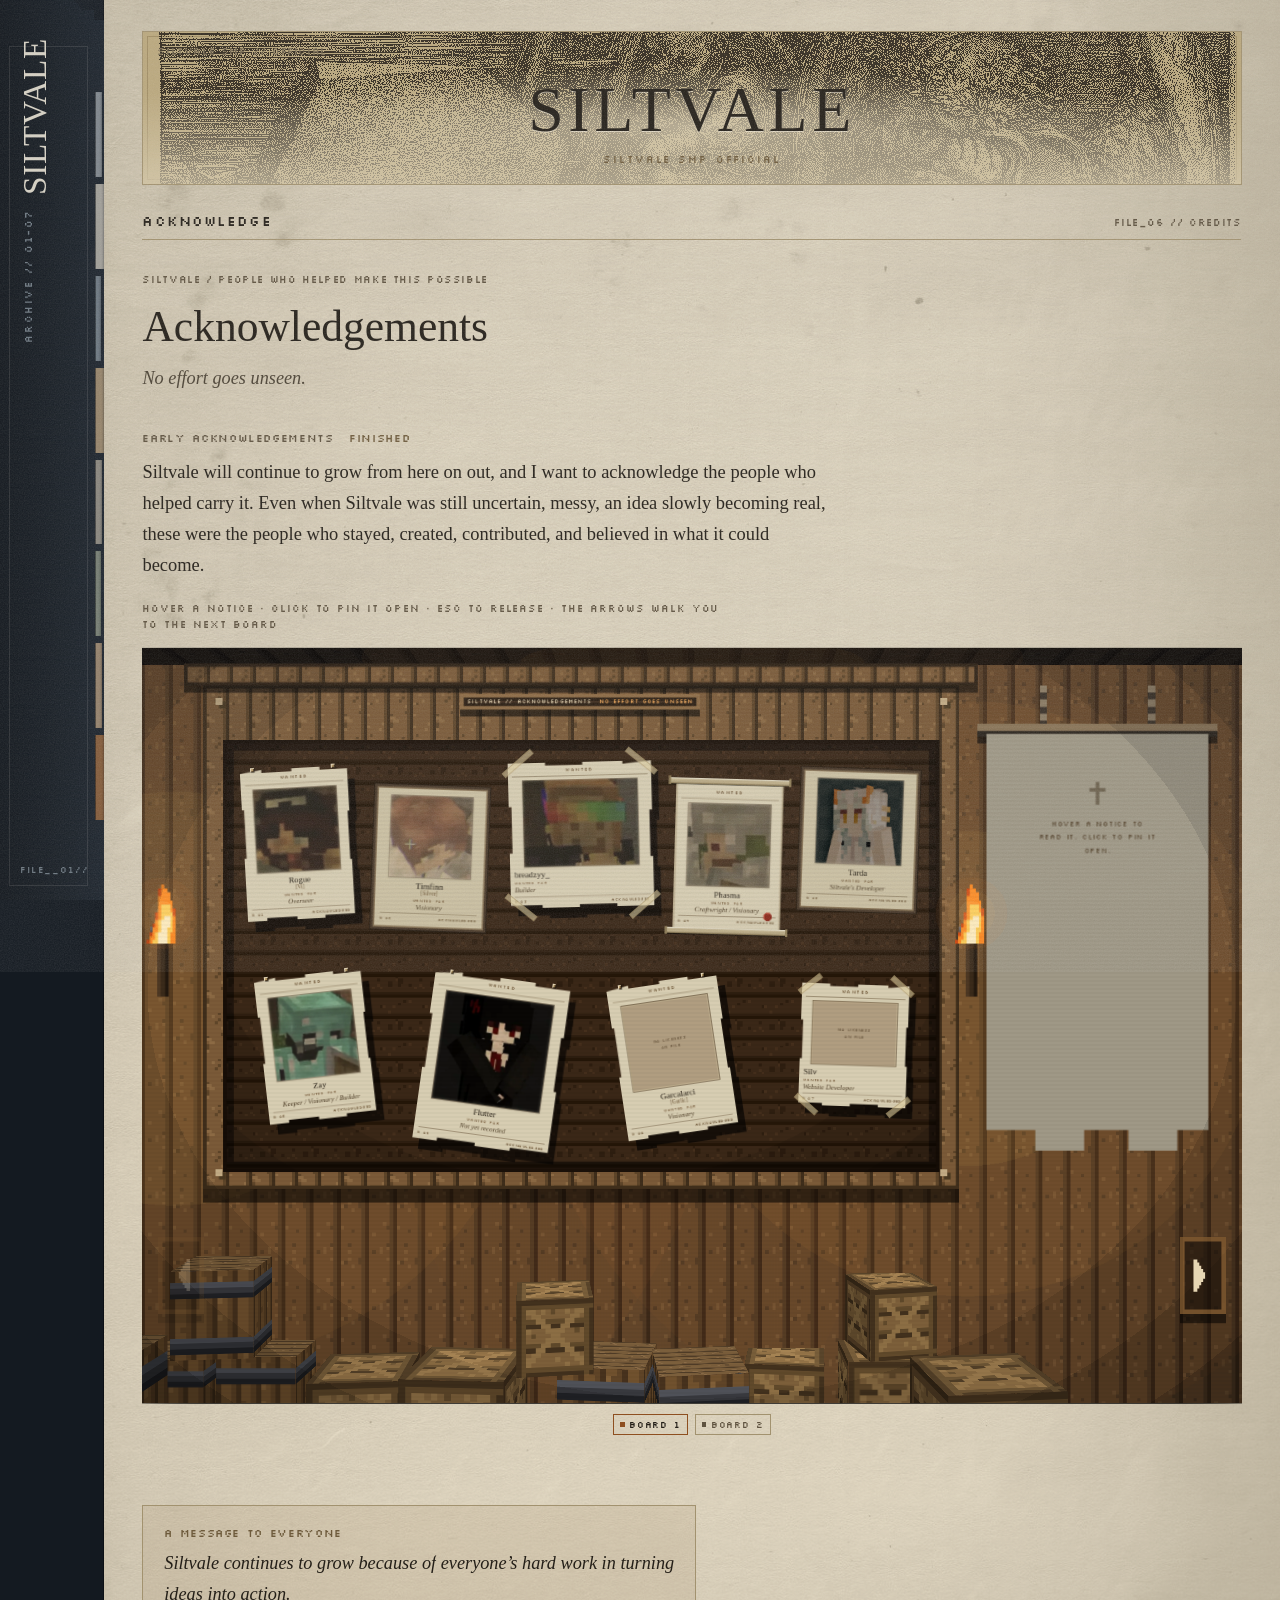
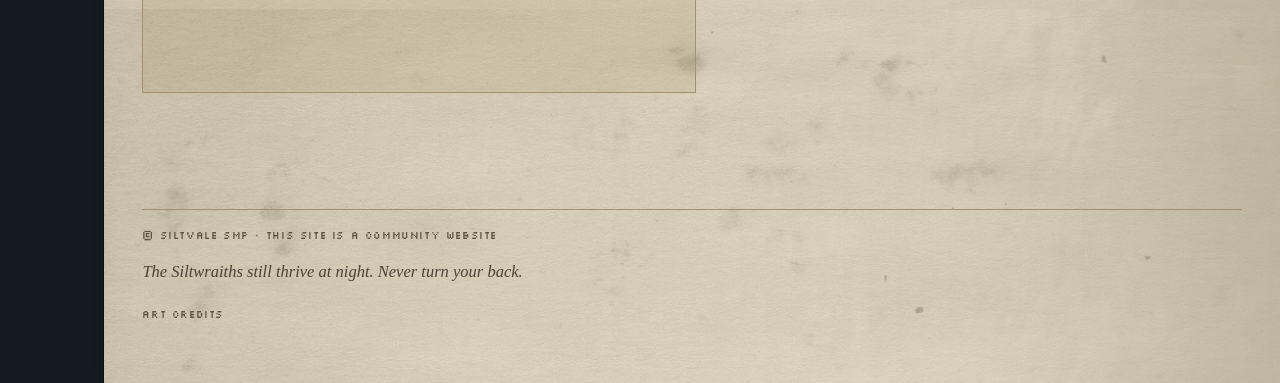
==== commit 338312fb: "Site update 2026-11-25 07:22" ====
--- a/acknowledgements/index.html
+++ b/acknowledgements/index.html
@@ -601,7 +601,7 @@
 
       <div class="faq-group">
         <h3>General questions</h3>
-        <details><summary>When will Siltvale launch?</summary><div class="a"><p>Siltvale has officially launched! Accepted players have received the server IP.</p></div></details>
+        <details><summary>When will Siltvale launch?</summary><div class="a"><p>Siltvale is currently in beta testing.</p></div></details>
         <details><summary>Are there main characters or antagonists?</summary><div class="a"><p>No. Siltvale is a community-driven Minecraft server where players contribute to an evolving world through their characters, stories, and interactions.</p>
 <p>It's up to you how you make your story matter.</p></div></details>
         <details><summary>Can I stream or make videos?</summary><div class="a"><p>Yes! Content creation is encouraged. We love seeing players create videos, streams, screenshots, artwork, and other content inspired by Siltvale.</p></div></details>
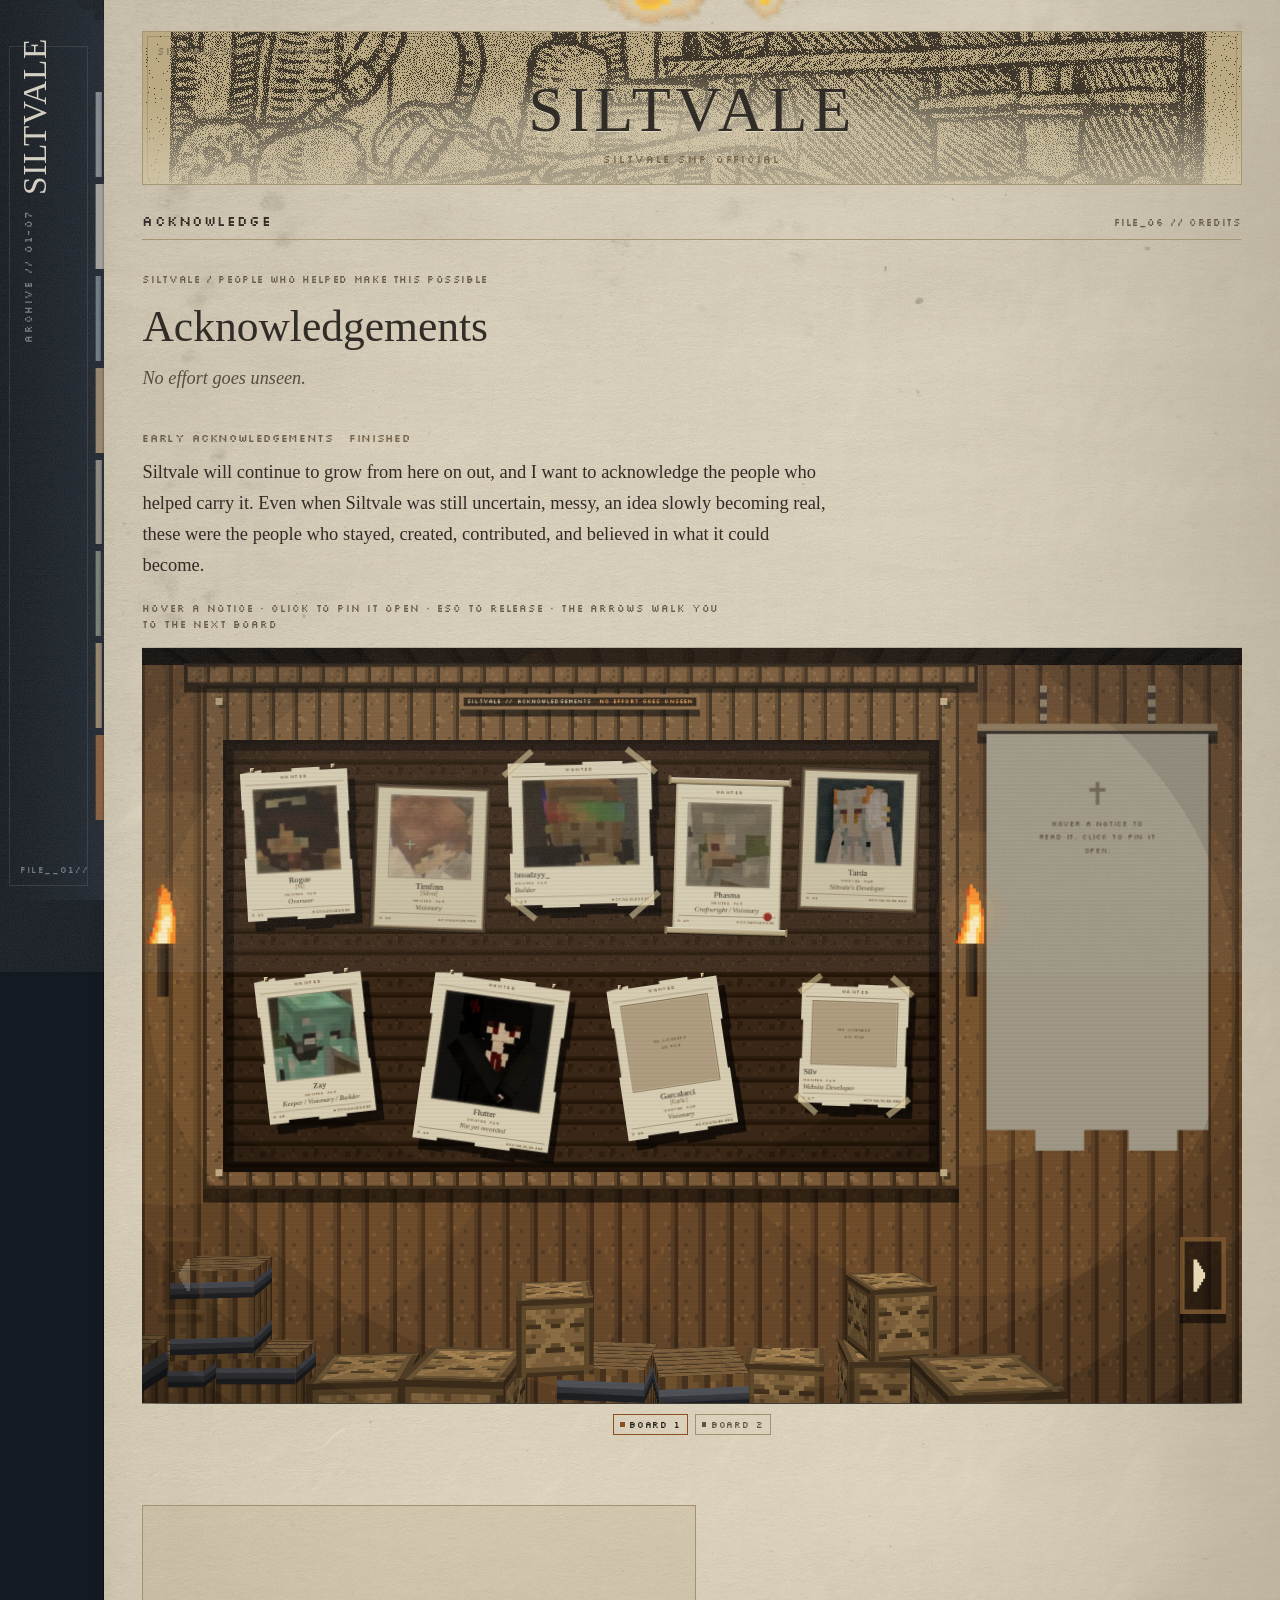
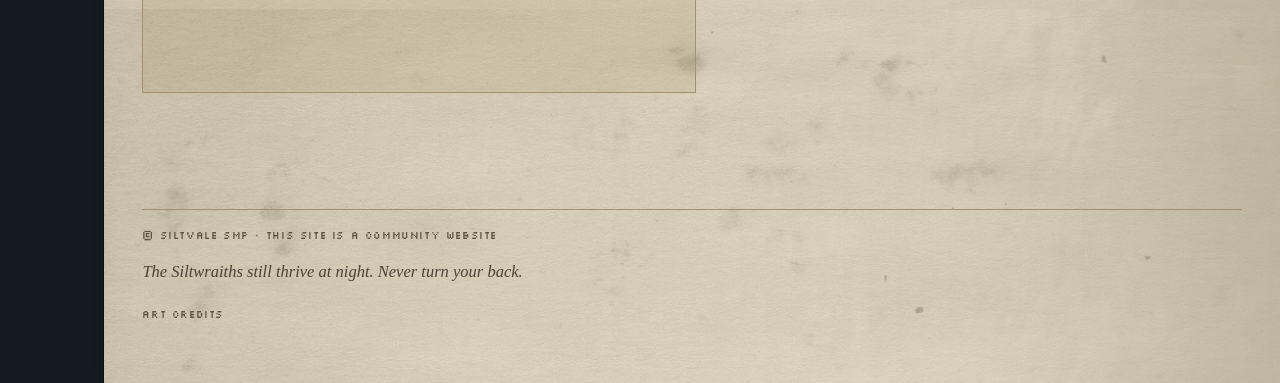
==== commit abcc77aa: "Site update 2026-11-25 07:26" ====
--- a/acknowledgements/index.html
+++ b/acknowledgements/index.html
@@ -197,7 +197,7 @@
         <div class="pan">
           <h4><b>Founders</b></h4>
           <div class="in nb">
-            <span>SUI</span><span>VI</span><span>SILVER</span><span>PHASMA</span><span>BREADZYY</span><span>ZAY</span>
+            <span>SUI</span><span>VI</span>
           </div>
         </div>
 
